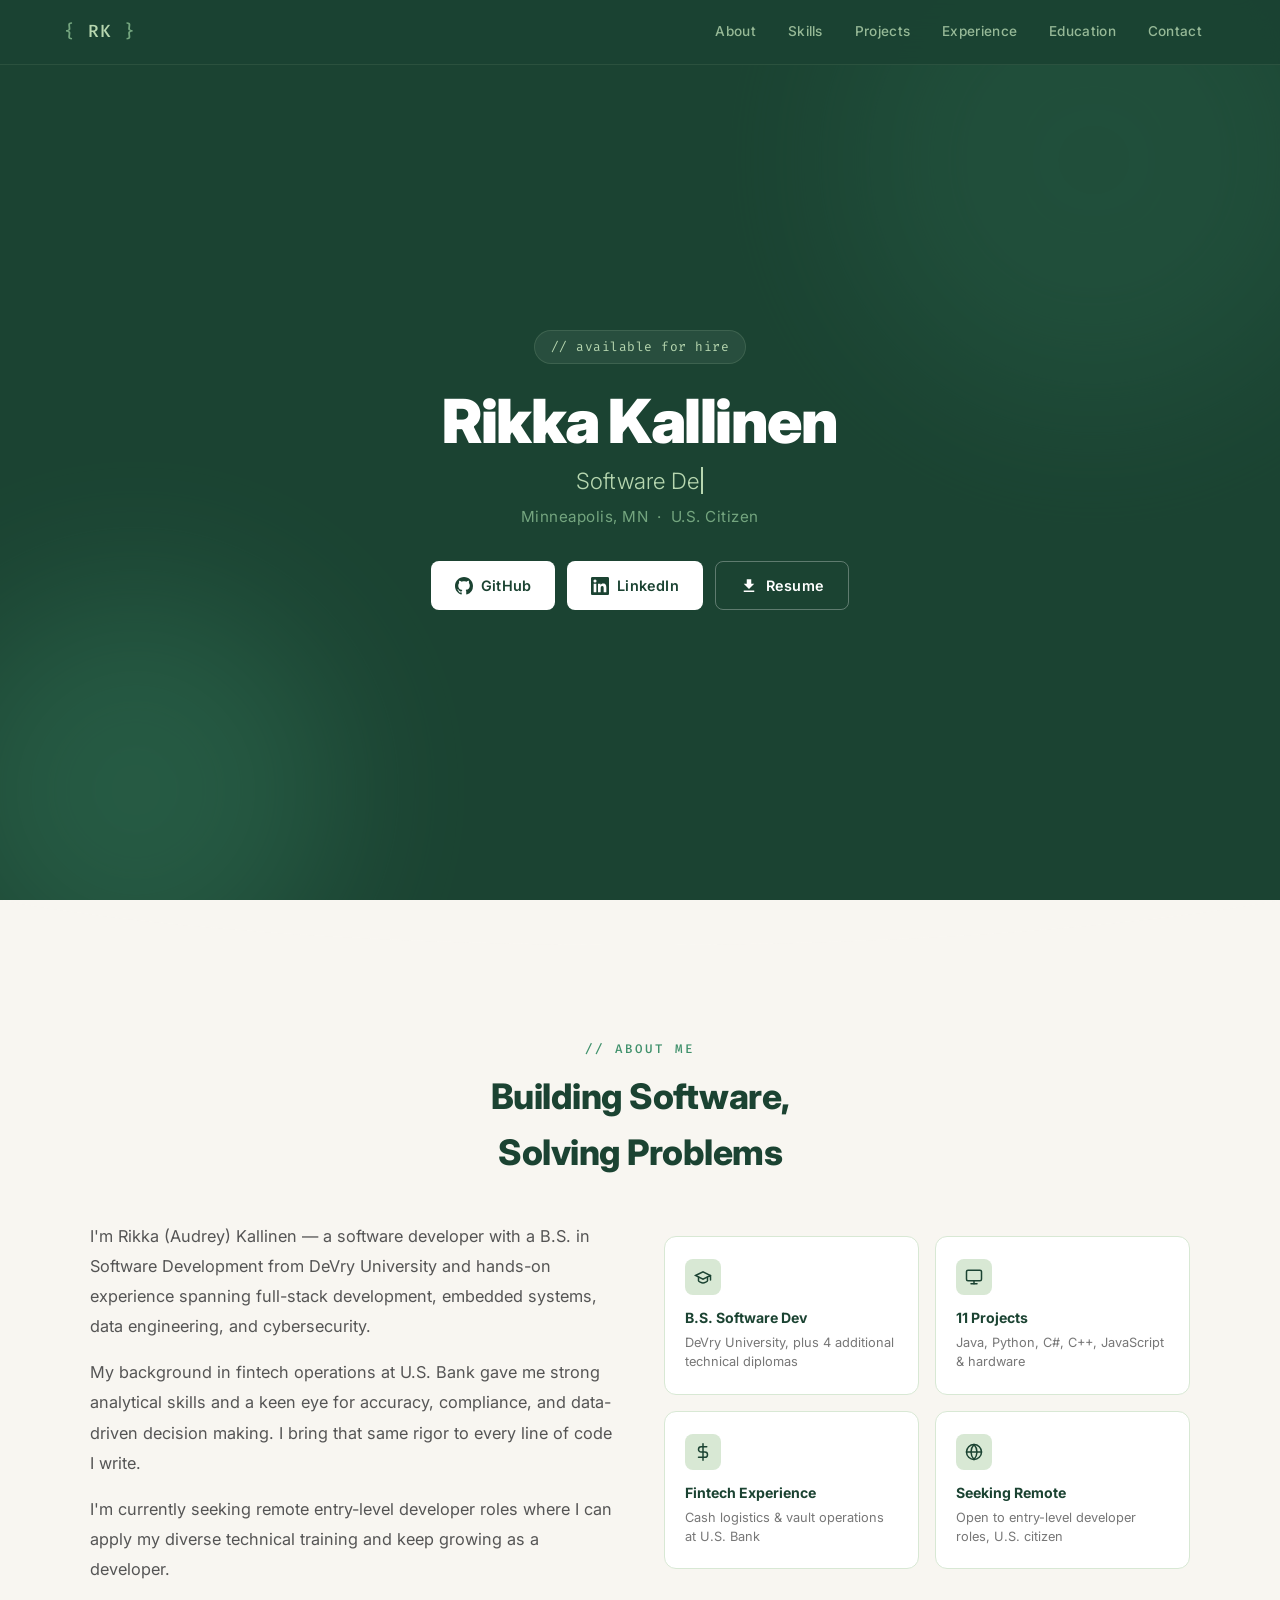
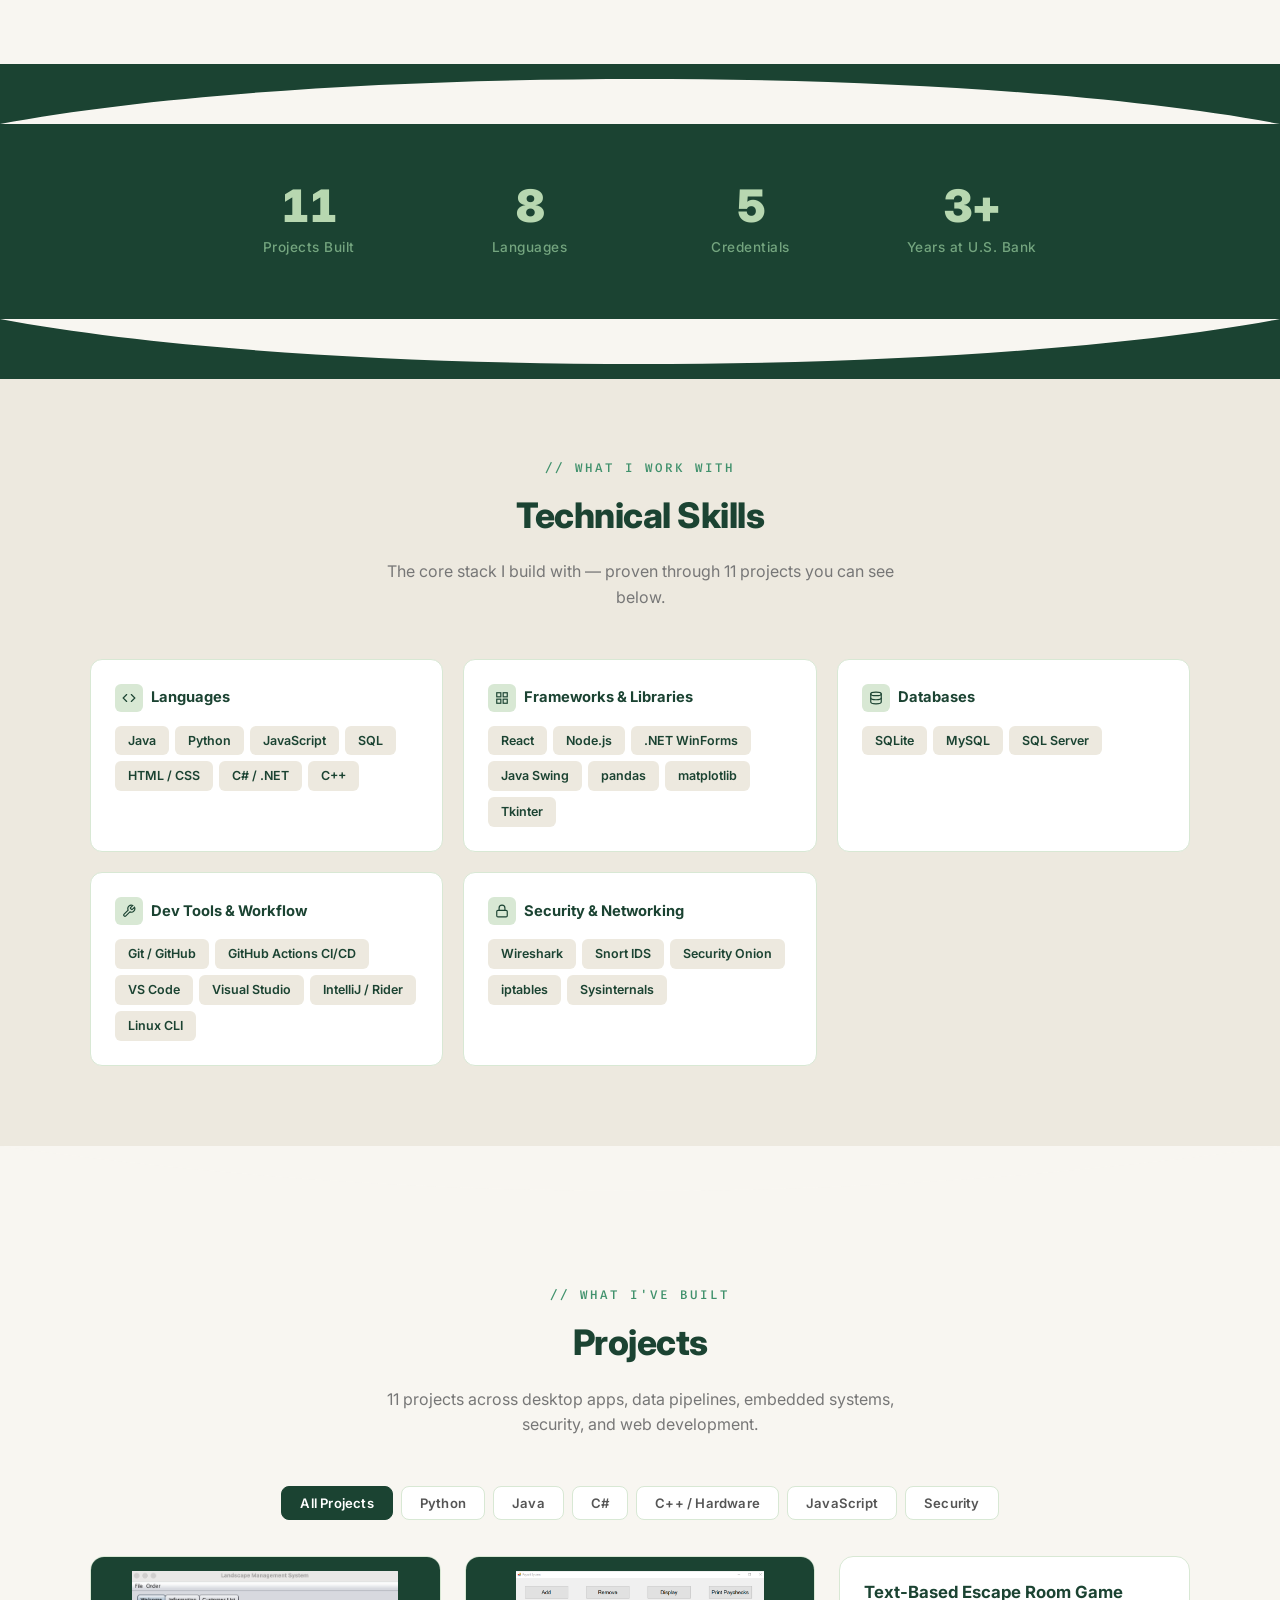
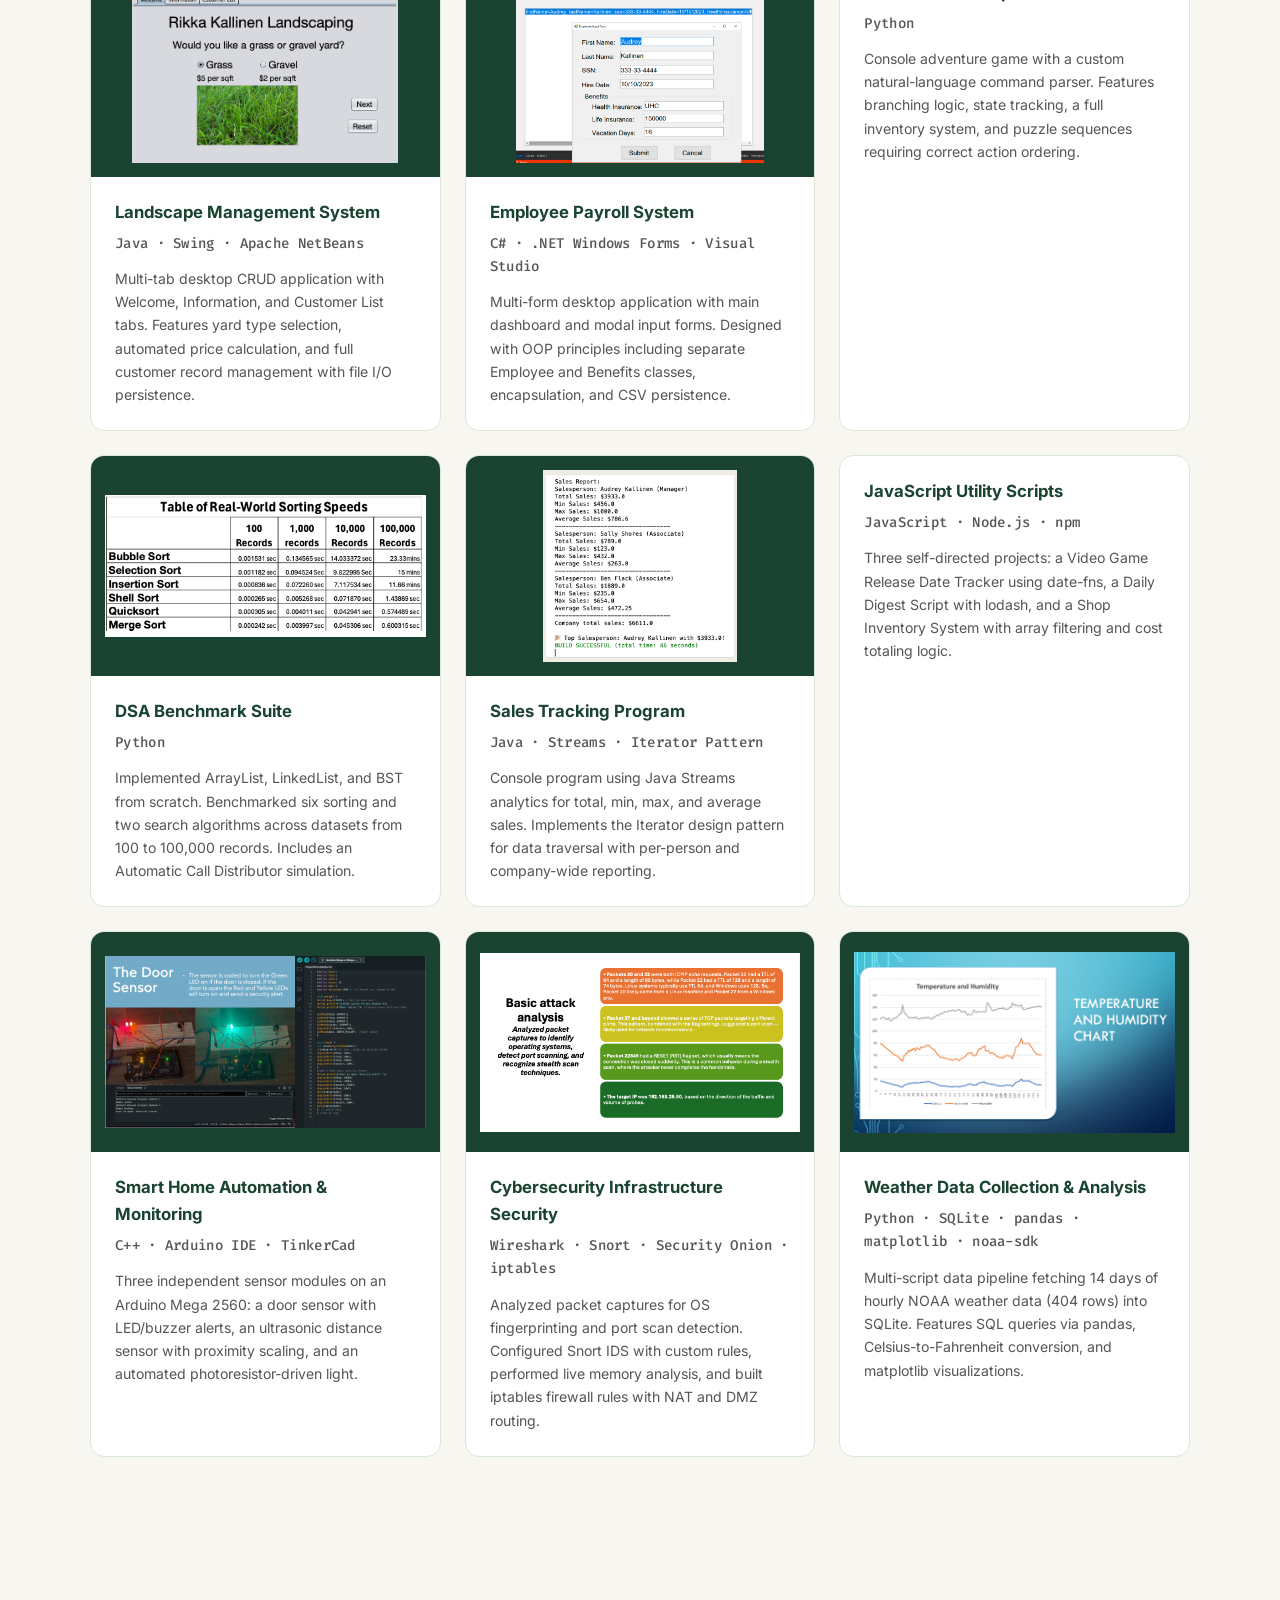
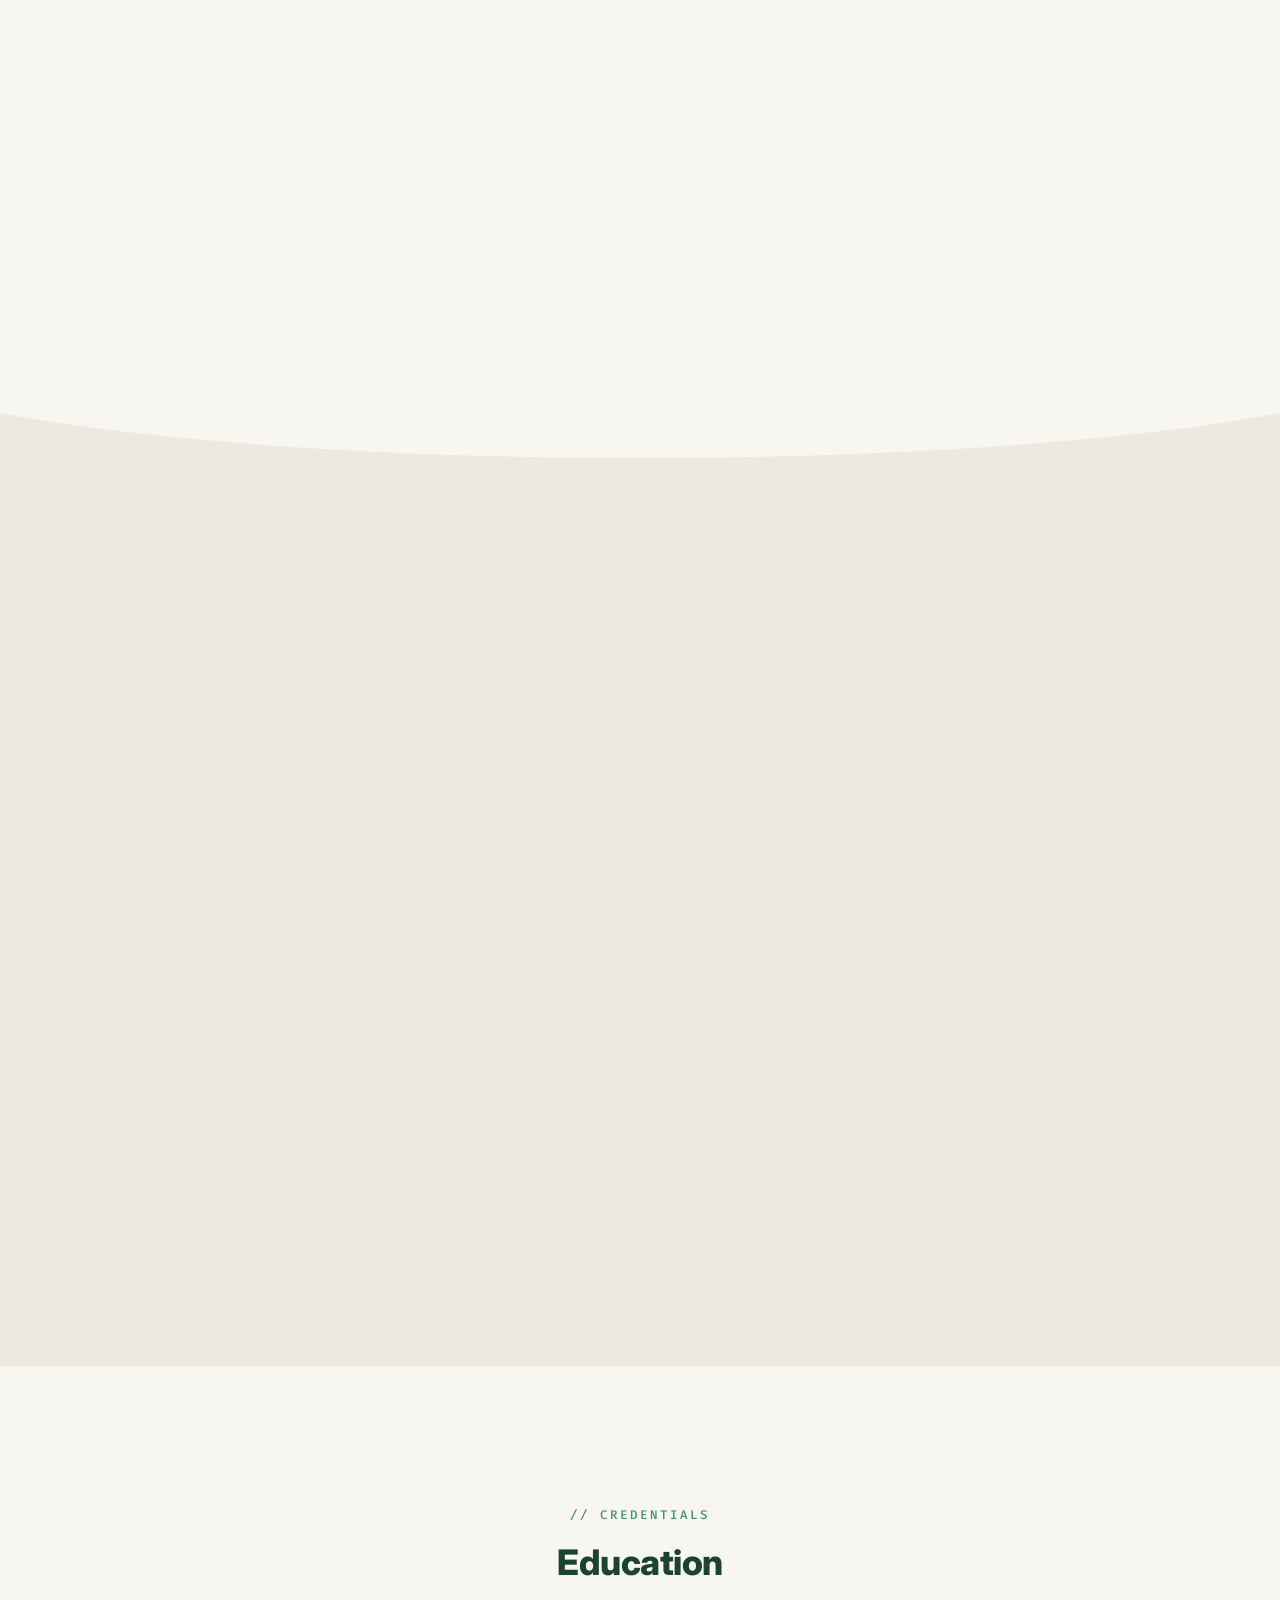
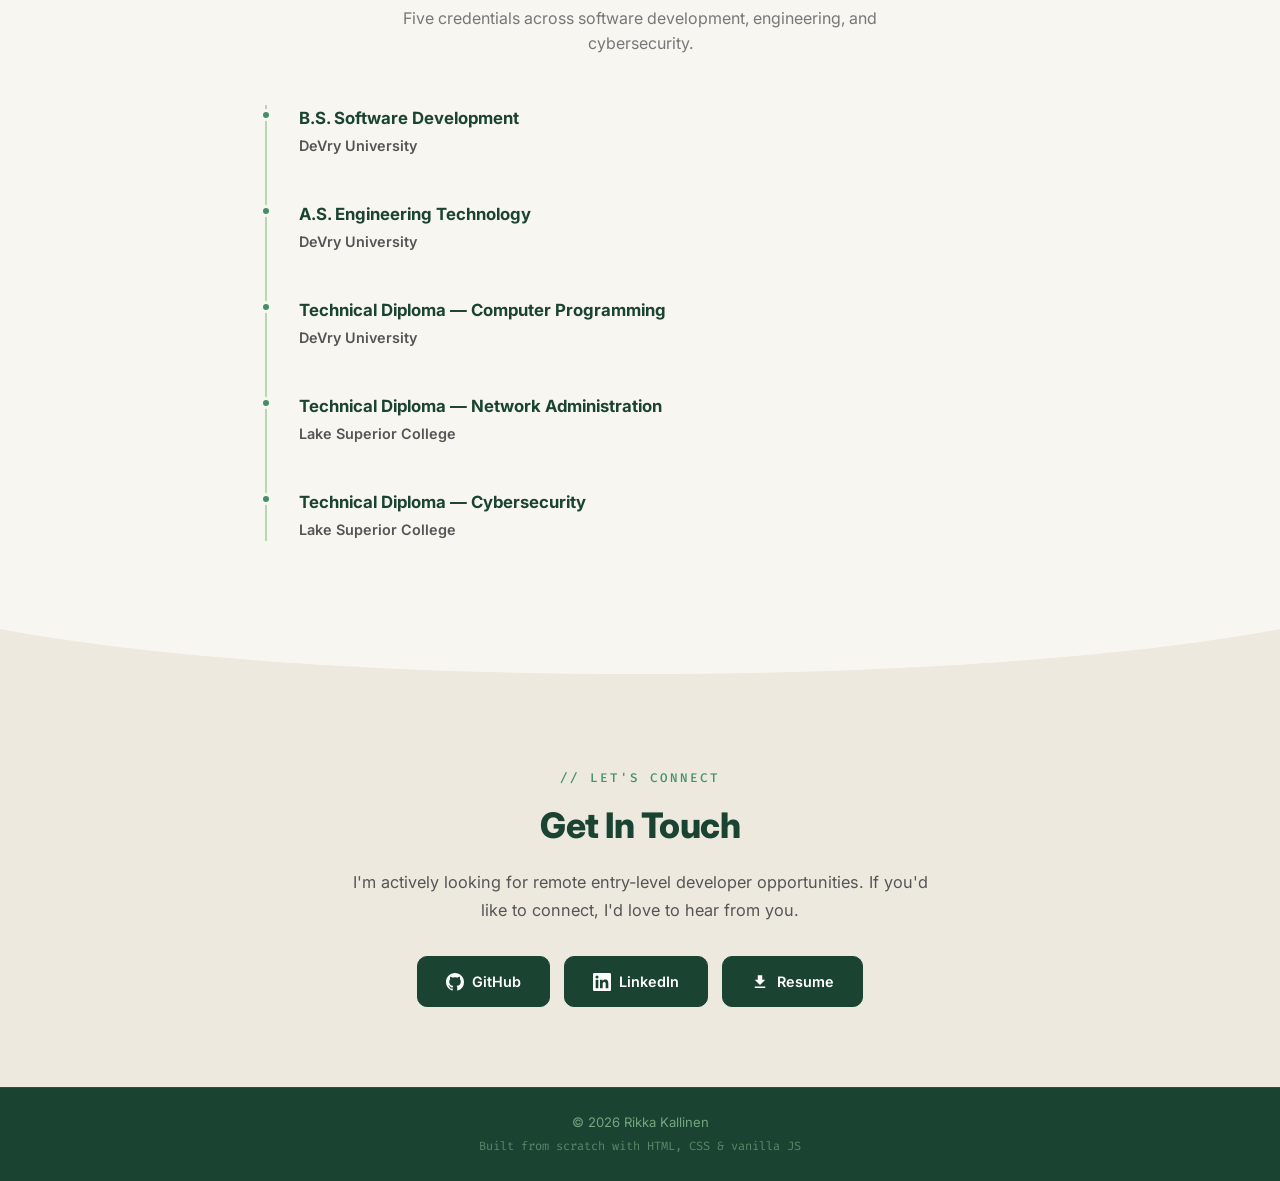
==== index.html @ 5837be5a "Initial portfolio site" ====
<!-- Rikka Kallinen - Developer Portfolio -->
<!DOCTYPE html>
<html lang="en">
<head>
    <meta charset="UTF-8">
    <meta name="viewport" content="width=device-width, initial-scale=1.0">
    <title>Rikka Kallinen | Software Developer</title>

    <link rel="preconnect" href="https://fonts.googleapis.com">
    <link rel="preconnect" href="https://fonts.gstatic.com" crossorigin>
    <link href="https://fonts.googleapis.com/css2?family=Inter:wght@300;400;500;600;700;800;900&family=Fira+Code:wght@400;500&display=swap" rel="stylesheet">

    <link rel="stylesheet" href="styles.css">
</head>
<body>


<!-- nav -->
<nav>
    <div class="nav-inner">
        <span class="nav-logo"><span class="bracket">{</span> RK <span class="bracket">}</span></span>

        <div class="nav-links" id="navLinks">
            <a href="#about">About</a>
            <a href="#skills">Skills</a>
            <a href="#projects">Projects</a>
            <a href="#experience">Experience</a>
            <a href="#education">Education</a>
            <a href="#contact">Contact</a>
        </div>

        <div class="hamburger" id="hamburger" aria-label="Toggle navigation" role="button" tabindex="0">
            <span></span>
            <span></span>
            <span></span>
        </div>
    </div>
</nav>


<!-- hero -->
<section class="hero" id="hero">
    <div class="hero-content">
        <div class="hero-terminal">// available for hire</div>
        <h1>Rikka Kallinen</h1>
        <p class="subtitle" id="typingText"></p>
        <p class="location">Minneapolis, MN &nbsp;&middot;&nbsp; U.S. Citizen</p>

        <div class="hero-links">
            <a href="https://github.com/RikkaKallinen" target="_blank" rel="noopener" class="btn btn-primary">
                <svg class="icon" viewBox="0 0 24 24"><path d="M12 0C5.37 0 0 5.37 0 12c0 5.31 3.435 9.795 8.205 11.385.6.105.825-.255.825-.57 0-.285-.015-1.23-.015-2.235-3.015.555-3.795-.735-4.035-1.41-.135-.345-.72-1.41-1.23-1.695-.42-.225-1.02-.78-.015-.795.945-.015 1.62.87 1.845 1.23 1.08 1.815 2.805 1.305 3.495.99.105-.78.42-1.305.765-1.605-2.67-.3-5.46-1.335-5.46-5.925 0-1.305.465-2.385 1.23-3.225-.12-.3-.54-1.53.12-3.18 0 0 1.005-.315 3.3 1.23.96-.27 1.98-.405 3-.405s2.04.135 3 .405c2.295-1.56 3.3-1.23 3.3-1.23.66 1.65.24 2.88.12 3.18.765.84 1.23 1.905 1.23 3.225 0 4.605-2.805 5.625-5.475 5.925.435.375.81 1.095.81 2.22 0 1.605-.015 2.895-.015 3.3 0 .315.225.69.825.57A12.02 12.02 0 0024 12c0-6.63-5.37-12-12-12z"/></svg>
                GitHub
            </a>
            <a href="https://www.linkedin.com/in/audreyrkallinen2117/" target="_blank" rel="noopener" class="btn btn-primary">
                <svg class="icon" viewBox="0 0 24 24"><path d="M20.447 20.452h-3.554v-5.569c0-1.328-.027-3.037-1.852-3.037-1.853 0-2.136 1.445-2.136 2.939v5.667H9.351V9h3.414v1.561h.046c.477-.9 1.637-1.85 3.37-1.85 3.601 0 4.267 2.37 4.267 5.455v6.286zM5.337 7.433a2.062 2.062 0 01-2.063-2.065 2.064 2.064 0 112.063 2.065zm1.782 13.019H3.555V9h3.564v11.452zM22.225 0H1.771C.792 0 0 .774 0 1.729v20.542C0 23.227.792 24 1.771 24h20.451C23.2 24 24 23.227 24 22.271V1.729C24 .774 23.2 0 22.222 0h.003z"/></svg>
                LinkedIn
            </a>
            <a href="Rikka_Kallinen_Master_Resume.docx" download class="btn btn-outline">
                <svg class="icon" viewBox="0 0 24 24"><path d="M19 9h-4V3H9v6H5l7 7 7-7zM5 18v2h14v-2H5z" fill="currentColor"/></svg>
                Resume
            </a>
        </div>
    </div>
</section>

<!-- Wave: Hero -> About -->
<div class="wave-divider">
    <svg viewBox="0 0 1440 60" preserveAspectRatio="none">
        <path fill="#f8f6f1" d="M0,0 C360,60 1080,60 1440,0 L1440,60 L0,60 Z"/>
    </svg>
</div>


<!-- about -->
<section id="about" class="bg-cream">
    <div class="section-inner">
        <span class="section-label reveal">// about me</span>
        <h2 class="section-title reveal">Building Software,<br>Solving Problems</h2>

        <div class="about-grid" style="margin-top: 40px;">

            <div class="about-text reveal">
                <p>I'm Rikka (Audrey) Kallinen &mdash; a software developer with a B.S. in Software Development from DeVry University and hands-on experience spanning full-stack development, embedded systems, data engineering, and cybersecurity.</p>
                <p>My background in fintech operations at U.S. Bank gave me strong analytical skills and a keen eye for accuracy, compliance, and data-driven decision making. I bring that same rigor to every line of code I write.</p>
                <p>I'm currently seeking remote entry-level developer roles where I can apply my diverse technical training and keep growing as a developer.</p>
            </div>

            <div class="about-highlights reveal">
                <div class="about-card">
                    <div class="about-card-icon">
                        <svg width="18" height="18" viewBox="0 0 24 24" fill="none" stroke="currentColor" stroke-width="2" stroke-linecap="round"><path d="M22 10v6M2 10l10-5 10 5-10 5z"/><path d="M6 12v5c0 1 4 3 6 3s6-2 6-3v-5"/></svg>
                    </div>
                    <h4>B.S. Software Dev</h4>
                    <p>DeVry University, plus 4 additional technical diplomas</p>
                </div>
                <div class="about-card">
                    <div class="about-card-icon">
                        <svg width="18" height="18" viewBox="0 0 24 24" fill="none" stroke="currentColor" stroke-width="2" stroke-linecap="round"><rect x="2" y="3" width="20" height="14" rx="2"/><line x1="8" y1="21" x2="16" y2="21"/><line x1="12" y1="17" x2="12" y2="21"/></svg>
                    </div>
                    <h4>11 Projects</h4>
                    <p>Java, Python, C#, C++, JavaScript & hardware</p>
                </div>
                <div class="about-card">
                    <div class="about-card-icon">
                        <svg width="18" height="18" viewBox="0 0 24 24" fill="none" stroke="currentColor" stroke-width="2" stroke-linecap="round"><path d="M12 1v22M17 5H9.5a3.5 3.5 0 100 7h5a3.5 3.5 0 110 7H6"/></svg>
                    </div>
                    <h4>Fintech Experience</h4>
                    <p>Cash logistics & vault operations at U.S. Bank</p>
                </div>
                <div class="about-card">
                    <div class="about-card-icon">
                        <svg width="18" height="18" viewBox="0 0 24 24" fill="none" stroke="currentColor" stroke-width="2" stroke-linecap="round"><circle cx="12" cy="12" r="10"/><line x1="2" y1="12" x2="22" y2="12"/><path d="M12 2a15.3 15.3 0 014 10 15.3 15.3 0 01-4 10 15.3 15.3 0 01-4-10 15.3 15.3 0 014-10z"/></svg>
                    </div>
                    <h4>Seeking Remote</h4>
                    <p>Open to entry-level developer roles, U.S. citizen</p>
                </div>
            </div>

        </div>
    </div>
</section>

<!-- Wave: About -> Stats -->
<div class="wave-divider">
    <svg viewBox="0 0 1440 60" preserveAspectRatio="none">
        <path fill="#1b4332" d="M0,60 C360,0 1080,0 1440,60 L1440,0 L0,0 Z"/>
    </svg>
</div>


<!-- stats -->
<section class="bg-green" style="padding: 0;">
    <div class="stats-bar">
        <div class="stat-item reveal-scale">
            <div class="stat-number" data-target="11">0</div>
            <div class="stat-label">Projects Built</div>
        </div>
        <div class="stat-item reveal-scale">
            <div class="stat-number" data-target="8">0</div>
            <div class="stat-label">Languages</div>
        </div>
        <div class="stat-item reveal-scale">
            <div class="stat-number" data-target="5">0</div>
            <div class="stat-label">Credentials</div>
        </div>
        <div class="stat-item reveal-scale">
            <div class="stat-number" data-target="3" data-suffix="+">0</div>
            <div class="stat-label">Years at U.S. Bank</div>
        </div>
    </div>
</section>

<!-- Wave: Stats -> Skills -->
<div class="wave-divider flip">
    <svg viewBox="0 0 1440 60" preserveAspectRatio="none">
        <path fill="#1b4332" d="M0,60 C360,0 1080,0 1440,60 L1440,0 L0,0 Z"/>
    </svg>
</div>


<!-- skills -->
<section class="bg-cream-dark" id="skills">
    <div class="section-inner">
        <span class="section-label reveal">// what I work with</span>
        <h2 class="section-title reveal">Technical Skills</h2>
        <p class="section-subtitle reveal">The core stack I build with &mdash; proven through 11 projects you can see below.</p>

        <div class="skills-grid">

            <!-- Languages -->
            <div class="skill-card reveal">
                <h3>
                    <span class="card-icon"><svg width="14" height="14" viewBox="0 0 24 24" fill="none" stroke="var(--green-dark)" stroke-width="2" stroke-linecap="round"><polyline points="16 18 22 12 16 6"/><polyline points="8 6 2 12 8 18"/></svg></span>
                    Languages
                </h3>
                <div class="skill-tags">
                    <span class="skill-tag">Java</span>
                    <span class="skill-tag">Python</span>
                    <span class="skill-tag">JavaScript</span>
                    <span class="skill-tag">SQL</span>
                    <span class="skill-tag">HTML / CSS</span>
                    <span class="skill-tag">C# / .NET</span>
                    <span class="skill-tag">C++</span>
                </div>
            </div>

            <!-- Frameworks -->
            <div class="skill-card reveal">
                <h3>
                    <span class="card-icon"><svg width="14" height="14" viewBox="0 0 24 24" fill="none" stroke="var(--green-dark)" stroke-width="2" stroke-linecap="round"><rect x="3" y="3" width="7" height="7"/><rect x="14" y="3" width="7" height="7"/><rect x="14" y="14" width="7" height="7"/><rect x="3" y="14" width="7" height="7"/></svg></span>
                    Frameworks & Libraries
                </h3>
                <div class="skill-tags">
                    <span class="skill-tag">React</span>
                    <span class="skill-tag">Node.js</span>
                    <span class="skill-tag">.NET WinForms</span>
                    <span class="skill-tag">Java Swing</span>
                    <span class="skill-tag">pandas</span>
                    <span class="skill-tag">matplotlib</span>
                    <span class="skill-tag">Tkinter</span>
                </div>
            </div>

            <!-- Databases -->
            <div class="skill-card reveal">
                <h3>
                    <span class="card-icon"><svg width="14" height="14" viewBox="0 0 24 24" fill="none" stroke="var(--green-dark)" stroke-width="2" stroke-linecap="round"><ellipse cx="12" cy="5" rx="9" ry="3"/><path d="M21 12c0 1.66-4 3-9 3s-9-1.34-9-3"/><path d="M3 5v14c0 1.66 4 3 9 3s9-1.34 9-3V5"/></svg></span>
                    Databases
                </h3>
                <div class="skill-tags">
                    <span class="skill-tag">SQLite</span>
                    <span class="skill-tag">MySQL</span>
                    <span class="skill-tag">SQL Server</span>
                </div>
            </div>

            <!-- Dev Tools -->
            <div class="skill-card reveal">
                <h3>
                    <span class="card-icon"><svg width="14" height="14" viewBox="0 0 24 24" fill="none" stroke="var(--green-dark)" stroke-width="2" stroke-linecap="round"><path d="M14.7 6.3a1 1 0 000 1.4l1.6 1.6a1 1 0 001.4 0l3.77-3.77a6 6 0 01-7.94 7.94l-6.91 6.91a2.12 2.12 0 01-3-3l6.91-6.91a6 6 0 017.94-7.94l-3.76 3.76z"/></svg></span>
                    Dev Tools & Workflow
                </h3>
                <div class="skill-tags">
                    <span class="skill-tag">Git / GitHub</span>
                    <span class="skill-tag">GitHub Actions CI/CD</span>
                    <span class="skill-tag">VS Code</span>
                    <span class="skill-tag">Visual Studio</span>
                    <span class="skill-tag">IntelliJ / Rider</span>
                    <span class="skill-tag">Linux CLI</span>
                </div>
            </div>

            <!-- Security -->
            <div class="skill-card reveal">
                <h3>
                    <span class="card-icon"><svg width="14" height="14" viewBox="0 0 24 24" fill="none" stroke="var(--green-dark)" stroke-width="2" stroke-linecap="round"><rect x="3" y="11" width="18" height="11" rx="2" ry="2"/><path d="M7 11V7a5 5 0 0110 0v4"/></svg></span>
                    Security & Networking
                </h3>
                <div class="skill-tags">
                    <span class="skill-tag">Wireshark</span>
                    <span class="skill-tag">Snort IDS</span>
                    <span class="skill-tag">Security Onion</span>
                    <span class="skill-tag">iptables</span>
                    <span class="skill-tag">Sysinternals</span>
                </div>
            </div>

        </div>
    </div>
</section>

<!-- Wave: Skills -> Projects -->
<div class="wave-divider">
    <svg viewBox="0 0 1440 60" preserveAspectRatio="none">
        <path fill="#f8f6f1" d="M0,0 C480,60 960,60 1440,0 L1440,60 L0,60 Z"/>
    </svg>
</div>


<!-- projects -->
<section id="projects" class="bg-cream">
    <div class="section-inner">
        <span class="section-label reveal">// what I've built</span>
        <h2 class="section-title reveal">Projects</h2>
        <p class="section-subtitle reveal">11 projects across desktop apps, data pipelines, embedded systems, security, and web development.</p>

        <div class="filter-bar reveal">
            <button class="filter-btn active" data-filter="all">All Projects</button>
            <button class="filter-btn" data-filter="python">Python</button>
            <button class="filter-btn" data-filter="java">Java</button>
            <button class="filter-btn" data-filter="csharp">C#</button>
            <button class="filter-btn" data-filter="cpp">C++ / Hardware</button>
            <button class="filter-btn" data-filter="js">JavaScript</button>
            <button class="filter-btn" data-filter="security">Security</button>
        </div>

        <div class="projects-grid">

            <!-- Landscape Management System -->
            <div class="project-card reveal" data-tags="java">
                <div class="project-img-wrapper" onclick="openLightbox(this)">
                    <img src="images/landscape-app/WelcomeTab.png" alt="Landscape Management System screenshot" class="project-img">
                    <span class="project-expand-hint">Click to expand</span>
                </div>
                <div class="project-body">
                    <h3>Landscape Management System</h3>
                    <p class="project-tech">Java &middot; Swing &middot; Apache NetBeans</p>
                    <p>Multi-tab desktop CRUD application with Welcome, Information, and Customer List tabs. Features yard type selection, automated price calculation, and full customer record management with file I/O persistence.</p>
                </div>
            </div>

            <!-- Employee Payroll System -->
            <div class="project-card reveal" data-tags="csharp">
                <div class="project-img-wrapper" onclick="openLightbox(this)">
                    <img src="images/payroll-app/Payroll-system.png" alt="Employee Payroll System screenshot" class="project-img">
                    <span class="project-expand-hint">Click to expand</span>
                </div>
                <div class="project-body">
                    <h3>Employee Payroll System</h3>
                    <p class="project-tech">C# &middot; .NET Windows Forms &middot; Visual Studio</p>
                    <p>Multi-form desktop application with main dashboard and modal input forms. Designed with OOP principles including separate Employee and Benefits classes, encapsulation, and CSV persistence.</p>
                </div>
            </div>

            <!-- Escape Room -->
            <div class="project-card reveal" data-tags="python">
                <div class="project-body">
                    <h3>Text-Based Escape Room Game</h3>
                    <p class="project-tech">Python</p>
                    <p>Console adventure game with a custom natural-language command parser. Features branching logic, state tracking, a full inventory system, and puzzle sequences requiring correct action ordering.</p>
                </div>
            </div>

            <!-- DSA Benchmark Suite -->
            <div class="project-card reveal" data-tags="python">
                <div class="project-img-wrapper" onclick="openLightbox(this)">
                    <img src="images/dsa-benchmark/sorting-speeds.png" alt="DSA Benchmark sorting speeds chart" class="project-img">
                    <span class="project-expand-hint">Click to expand</span>
                </div>
                <div class="project-body">
                    <h3>DSA Benchmark Suite</h3>
                    <p class="project-tech">Python</p>
                    <p>Implemented ArrayList, LinkedList, and BST from scratch. Benchmarked six sorting and two search algorithms across datasets from 100 to 100,000 records. Includes an Automatic Call Distributor simulation.</p>
                </div>
            </div>

            <!-- Sales Tracking Program -->
            <div class="project-card reveal" data-tags="java">
                <div class="project-img-wrapper" onclick="openLightbox(this)">
                    <img src="images/sales-tracker/sales-tracking-program.png" alt="Sales Tracking Program screenshot" class="project-img">
                    <span class="project-expand-hint">Click to expand</span>
                </div>
                <div class="project-body">
                    <h3>Sales Tracking Program</h3>
                    <p class="project-tech">Java &middot; Streams &middot; Iterator Pattern</p>
                    <p>Console program using Java Streams analytics for total, min, max, and average sales. Implements the Iterator design pattern for data traversal with per-person and company-wide reporting.</p>
                </div>
            </div>

            <!-- JavaScript Utility Scripts -->
            <div class="project-card reveal" data-tags="js">
                <div class="project-body">
                    <h3>JavaScript Utility Scripts</h3>
                    <p class="project-tech">JavaScript &middot; Node.js &middot; npm</p>
                    <p>Three self-directed projects: a Video Game Release Date Tracker using date-fns, a Daily Digest Script with lodash, and a Shop Inventory System with array filtering and cost totaling logic.</p>
                </div>
            </div>

            <!-- Smart Home Automation -->
            <div class="project-card reveal" data-tags="cpp">
                <div class="project-img-wrapper" onclick="openLightbox(this)">
                    <img src="images/arduino/smart-home-sensor.png" alt="Smart Home Automation sensor setup" class="project-img">
                    <span class="project-expand-hint">Click to expand</span>
                </div>
                <div class="project-body">
                    <h3>Smart Home Automation & Monitoring</h3>
                    <p class="project-tech">C++ &middot; Arduino IDE &middot; TinkerCad</p>
                    <p>Three independent sensor modules on an Arduino Mega 2560: a door sensor with LED/buzzer alerts, an ultrasonic distance sensor with proximity scaling, and an automated photoresistor-driven light.</p>
                </div>
            </div>

            <!-- Cybersecurity -->
            <div class="project-card reveal" data-tags="security">
                <div class="project-img-wrapper" onclick="openLightbox(this)">
                    <img src="images/cybersecurity/attack-analysis.png" alt="Cybersecurity attack analysis" class="project-img">
                    <span class="project-expand-hint">Click to expand</span>
                </div>
                <div class="project-body">
                    <h3>Cybersecurity Infrastructure Security</h3>
                    <p class="project-tech">Wireshark &middot; Snort &middot; Security Onion &middot; iptables</p>
                    <p>Analyzed packet captures for OS fingerprinting and port scan detection. Configured Snort IDS with custom rules, performed live memory analysis, and built iptables firewall rules with NAT and DMZ routing.</p>
                </div>
            </div>

            <!-- Weather Data -->
            <div class="project-card reveal" data-tags="python">
                <div class="project-img-wrapper" onclick="openLightbox(this)">
                    <img src="images/weather/temp-humidity-chart.png" alt="Weather data temperature and humidity chart" class="project-img">
                    <span class="project-expand-hint">Click to expand</span>
                </div>
                <div class="project-body">
                    <h3>Weather Data Collection & Analysis</h3>
                    <p class="project-tech">Python &middot; SQLite &middot; pandas &middot; matplotlib &middot; noaa-sdk</p>
                    <p>Multi-script data pipeline fetching 14 days of hourly NOAA weather data (404 rows) into SQLite. Features SQL queries via pandas, Celsius-to-Fahrenheit conversion, and matplotlib visualizations.</p>
                </div>
            </div>

            <!-- Traffic Light Controller -->
            <div class="project-card reveal" data-tags="cpp">
                <div class="project-img-wrapper" onclick="openLightbox(this)">
                    <img src="images/traffic-light/traffic-light-board.png" alt="Traffic light controller board" class="project-img">
                    <span class="project-expand-hint">Click to expand</span>
                </div>
                <div class="project-body">
                    <h3>Traffic Light Controller System</h3>
                    <p class="project-tech">C++ &middot; Arduino IDE &middot; ESP32</p>
                    <p>Dual-intersection traffic controller on ESP32 with coordinated timing. Features a crosswalk push button with interrupt detection, timed countdown, and Walk/Do Not Walk serial output.</p>
                </div>
            </div>

            <!-- Stock Menu & Portfolio Tracker -->
            <div class="project-card reveal" data-tags="python">
                <div class="project-img-wrapper" onclick="openLightbox(this)">
                    <img src="images/stock-menu/stock-menu.png" alt="Stock Menu & Portfolio Tracker" class="project-img">
                    <span class="project-expand-hint">Click to expand</span>
                </div>
                <div class="project-body">
                    <h3>Stock Menu & Portfolio Tracker</h3>
                    <p class="project-tech">Python &middot; OOP &middot; Tkinter</p>
                    <p>Multi-level menu-driven stock data program using interconnected classes with encapsulation, inheritance, and composition. Refactored from console to a Tkinter GUI for non-technical users.</p>
                </div>
            </div>

        </div>
    </div>
</section>

<!-- Wave: Projects -> Experience -->
<div class="wave-divider">
    <svg viewBox="0 0 1440 60" preserveAspectRatio="none">
        <path fill="#ede9df" d="M0,0 C360,60 1080,60 1440,0 L1440,60 L0,60 Z"/>
    </svg>
</div>


<!-- experience -->
<section class="bg-cream-dark" id="experience">
    <div class="section-inner">
        <span class="section-label reveal">// where I've worked</span>
        <h2 class="section-title reveal">Work Experience</h2>
        <p class="section-subtitle reveal">From vault operations to data analysis &mdash; always building on precision and problem-solving.</p>

        <div class="timeline">
            <div class="timeline-item reveal-left">
                <h3>Cash Logistics Analyst</h3>
                <p class="timeline-meta">U.S. Bank &middot; St. Paul, MN &middot; Dec 2025 &ndash; Present</p>
                <ul>
                    <li>Analyze cash logistics data to support operational decision-making across vault and teller network</li>
                </ul>
            </div>

            <div class="timeline-item reveal-left">
                <h3>Cash Vault Operations Processor</h3>
                <p class="timeline-meta">U.S. Bank &middot; St. Paul, MN &middot; Jun 2024 &ndash; Dec 2025</p>
                <ul>
                    <li>Processed high-volume cash vault transactions with accuracy and compliance in a regulated fintech environment</li>
                    <li>Utilized internal banking systems and Microsoft Excel for reporting, reconciliation, and data tracking</li>
                </ul>
            </div>

            <div class="timeline-item reveal-left">
                <h3>Vault Teller</h3>
                <p class="timeline-meta">U.S. Bancorp &middot; Duluth, MN &middot; Oct 2022 &ndash; May 2024</p>
                <ul>
                    <li>Managed vault operations, cash handling, and transaction processing with strict accuracy standards</li>
                </ul>
            </div>

            <div class="timeline-item reveal-left">
                <h3>Client Relationship Consultant / Earlier Roles</h3>
                <p class="timeline-meta">Various Employers &middot; MN, WI, WA &middot; 2016 &ndash; 2022</p>
                <ul>
                    <li>Held roles in retail banking, retail management, direct support, and wireless sales</li>
                    <li>Developed strong client communication, operations, and team leadership skills</li>
                </ul>
            </div>
        </div>
    </div>
</section>

<!-- Wave: Experience -> Education -->
<div class="wave-divider">
    <svg viewBox="0 0 1440 60" preserveAspectRatio="none">
        <path fill="#f8f6f1" d="M0,0 C480,60 960,60 1440,0 L1440,60 L0,60 Z"/>
    </svg>
</div>


<!-- education -->
<section id="education" class="bg-cream">
    <div class="section-inner">
        <span class="section-label reveal">// credentials</span>
        <h2 class="section-title reveal">Education</h2>
        <p class="section-subtitle reveal">Five credentials across software development, engineering, and cybersecurity.</p>

        <div class="timeline">
            <div class="timeline-item reveal-left">
                <h3>B.S. Software Development</h3>
                <p class="timeline-meta">DeVry University</p>
            </div>
            <div class="timeline-item reveal-left">
                <h3>A.S. Engineering Technology</h3>
                <p class="timeline-meta">DeVry University</p>
            </div>
            <div class="timeline-item reveal-left">
                <h3>Technical Diploma &mdash; Computer Programming</h3>
                <p class="timeline-meta">DeVry University</p>
            </div>
            <div class="timeline-item reveal-left">
                <h3>Technical Diploma &mdash; Network Administration</h3>
                <p class="timeline-meta">Lake Superior College</p>
            </div>
            <div class="timeline-item reveal-left">
                <h3>Technical Diploma &mdash; Cybersecurity</h3>
                <p class="timeline-meta">Lake Superior College</p>
            </div>
        </div>
    </div>
</section>

<!-- Wave: Education -> Contact -->
<div class="wave-divider">
    <svg viewBox="0 0 1440 60" preserveAspectRatio="none">
        <path fill="#ede9df" d="M0,0 C360,60 1080,60 1440,0 L1440,60 L0,60 Z"/>
    </svg>
</div>


<!-- contact -->
<section class="bg-cream-dark" id="contact">
    <div class="section-inner">
        <span class="section-label reveal">// let's connect</span>
        <h2 class="section-title reveal">Get In Touch</h2>
        <div class="contact-content reveal">
            <p>I'm actively looking for remote entry-level developer opportunities. If you'd like to connect, I'd love to hear from you.</p>
            <div class="contact-links">
                <a href="https://github.com/RikkaKallinen" target="_blank" rel="noopener">
                    <svg class="icon" viewBox="0 0 24 24"><path d="M12 0C5.37 0 0 5.37 0 12c0 5.31 3.435 9.795 8.205 11.385.6.105.825-.255.825-.57 0-.285-.015-1.23-.015-2.235-3.015.555-3.795-.735-4.035-1.41-.135-.345-.72-1.41-1.23-1.695-.42-.225-1.02-.78-.015-.795.945-.015 1.62.87 1.845 1.23 1.08 1.815 2.805 1.305 3.495.99.105-.78.42-1.305.765-1.605-2.67-.3-5.46-1.335-5.46-5.925 0-1.305.465-2.385 1.23-3.225-.12-.3-.54-1.53.12-3.18 0 0 1.005-.315 3.3 1.23.96-.27 1.98-.405 3-.405s2.04.135 3 .405c2.295-1.56 3.3-1.23 3.3-1.23.66 1.65.24 2.88.12 3.18.765.84 1.23 1.905 1.23 3.225 0 4.605-2.805 5.625-5.475 5.925.435.375.81 1.095.81 2.22 0 1.605-.015 2.895-.015 3.3 0 .315.225.69.825.57A12.02 12.02 0 0024 12c0-6.63-5.37-12-12-12z"/></svg>
                    GitHub
                </a>
                <a href="https://www.linkedin.com/in/audreyrkallinen2117/" target="_blank" rel="noopener">
                    <svg class="icon" viewBox="0 0 24 24"><path d="M20.447 20.452h-3.554v-5.569c0-1.328-.027-3.037-1.852-3.037-1.853 0-2.136 1.445-2.136 2.939v5.667H9.351V9h3.414v1.561h.046c.477-.9 1.637-1.85 3.37-1.85 3.601 0 4.267 2.37 4.267 5.455v6.286zM5.337 7.433a2.062 2.062 0 01-2.063-2.065 2.064 2.064 0 112.063 2.065zm1.782 13.019H3.555V9h3.564v11.452zM22.225 0H1.771C.792 0 0 .774 0 1.729v20.542C0 23.227.792 24 1.771 24h20.451C23.2 24 24 23.227 24 22.271V1.729C24 .774 23.2 0 22.222 0h.003z"/></svg>
                    LinkedIn
                </a>
                <a href="Rikka_Kallinen_Master_Resume.docx" download>
                    <svg class="icon" viewBox="0 0 24 24"><path d="M19 9h-4V3H9v6H5l7 7 7-7zM5 18v2h14v-2H5z" fill="currentColor"/></svg>
                    Resume
                </a>
            </div>
        </div>
    </div>
</section>


<!-- footer -->
<footer>
    <p>&copy; 2026 Rikka Kallinen</p>
    <p class="footer-code">Built from scratch with HTML, CSS & vanilla JS</p>
</footer>


<div class="lightbox" id="lightbox">
    <button class="lightbox-close" aria-label="Close">&times;</button>
    <img id="lightboxImg" src="" alt="Project screenshot expanded">
</div>

<button class="back-to-top" id="backToTop" aria-label="Back to top" onclick="window.scrollTo({top:0})">
    <svg width="18" height="18" viewBox="0 0 24 24" fill="none" stroke="currentColor" stroke-width="2.5" stroke-linecap="round"><polyline points="18 15 12 9 6 15"/></svg>
</button>


<script src="script.js"></script>

</body>
</html>
---- styles.css ----
/* styles.css - portfolio styles */

/* --- reset --- */
*, *::before, *::after { margin: 0; padding: 0; box-sizing: border-box; }

html {
    scroll-behavior: smooth;
    scroll-padding-top: 70px;
}
body {
    font-family: 'Inter', -apple-system, BlinkMacSystemFont, 'Segoe UI', sans-serif;
    color: #2c2c2c;
    background: #f8f6f1;
    line-height: 1.6;
    overflow-x: hidden;
}
a { text-decoration: none; color: inherit; }
ul { list-style: none; }
img { max-width: 100%; display: block; }


/* --- color palette ---
   keeping these as variables so the whole theme
   can be changed from one spot */
:root {
    --green-dark:   #1b4332;
    --green-deep:   #1e5240;
    --green-mid:    #2d6a4f;
    --green-accent: #40916c;
    --green-sage:   #74a57f;
    --green-light:  #b7d7b0;
    --green-pale:   #d8e8d4;
    --cream:        #f8f6f1;
    --cream-dark:   #ede9df;
    --white:        #ffffff;
    --text:         #2c2c2c;
    --text-light:   #555;
    --text-muted:   #777;
}


/* --- scroll animations ---
   these get triggered by IntersectionObserver in script.js */
.reveal {
    opacity: 0;
    transform: translateY(32px);
    transition: opacity 0.7s cubic-bezier(0.22, 1, 0.36, 1),
                transform 0.7s cubic-bezier(0.22, 1, 0.36, 1);
}
.reveal.visible { opacity: 1; transform: translateY(0); }

.reveal-left {
    opacity: 0;
    transform: translateX(-36px);
    transition: opacity 0.7s cubic-bezier(0.22, 1, 0.36, 1),
                transform 0.7s cubic-bezier(0.22, 1, 0.36, 1);
}
.reveal-left.visible { opacity: 1; transform: translateX(0); }

.reveal-scale {
    opacity: 0;
    transform: scale(0.92);
    transition: opacity 0.6s cubic-bezier(0.22, 1, 0.36, 1),
                transform 0.6s cubic-bezier(0.22, 1, 0.36, 1);
}
.reveal-scale.visible { opacity: 1; transform: scale(1); }


/* --- nav ---
   frosted glass look with backdrop-filter */
nav {
    position: fixed;
    top: 0; left: 0;
    width: 100%;
    background: rgba(27, 67, 50, 0.92);
    backdrop-filter: blur(16px);
    -webkit-backdrop-filter: blur(16px);
    z-index: 1000;
    border-bottom: 1px solid rgba(183, 215, 176, 0.1);
}
.nav-inner {
    max-width: 1200px;
    margin: 0 auto;
    display: flex;
    align-items: center;
    justify-content: space-between;
    padding: 0 24px;
    height: 64px;
}
.nav-logo {
    font-family: 'Fira Code', monospace;
    font-size: 1.1rem;
    font-weight: 500;
    color: var(--green-light);
    letter-spacing: 1px;
}
.nav-logo .bracket { color: var(--green-sage); }

.nav-links { display: flex; gap: 4px; }
.nav-links a {
    color: rgba(183, 215, 176, 0.8);
    padding: 8px 14px;
    border-radius: 6px;
    font-size: 0.85rem;
    font-weight: 500;
    transition: all 0.2s;
    letter-spacing: 0.3px;
}
.nav-links a:hover,
.nav-links a.active {
    background: rgba(255, 255, 255, 0.1);
    color: var(--white);
}

/* hamburger - animates to X when .open is added */
.hamburger {
    display: none;
    flex-direction: column;
    gap: 5px;
    cursor: pointer;
    padding: 4px;
}
.hamburger span {
    display: block;
    width: 24px; height: 2.5px;
    background: var(--green-light);
    border-radius: 2px;
    transition: transform 0.3s, opacity 0.3s;
}
.hamburger.open span:nth-child(1) { transform: translateY(7.5px) rotate(45deg); }
.hamburger.open span:nth-child(2) { opacity: 0; }
.hamburger.open span:nth-child(3) { transform: translateY(-7.5px) rotate(-45deg); }


/* --- hero --- */
.hero {
    min-height: 100vh;
    display: flex;
    align-items: center;
    justify-content: center;
    text-align: center;
    background: var(--green-dark);
    color: var(--white);
    padding: 100px 24px 60px;
    position: relative;
    overflow: hidden;
}

/* floating gradient orbs in the background */
.hero::before, .hero::after {
    content: '';
    position: absolute;
    border-radius: 50%;
    filter: blur(80px);
    opacity: 0.3;
    animation: orbFloat 12s ease-in-out infinite;
}
.hero::before {
    width: 500px; height: 500px;
    background: var(--green-mid);
    top: -10%; right: -5%;
}
.hero::after {
    width: 400px; height: 400px;
    background: var(--green-accent);
    bottom: -10%; left: -5%;
    animation-delay: -6s;
}
@keyframes orbFloat {
    0%, 100% { transform: translate(0, 0) scale(1); }
    33% { transform: translate(30px, -20px) scale(1.05); }
    66% { transform: translate(-20px, 15px) scale(0.95); }
}

.hero-content { position: relative; z-index: 1; max-width: 700px; }

.hero-terminal {
    display: inline-block;
    font-family: 'Fira Code', monospace;
    font-size: 0.8rem;
    color: var(--green-light);
    background: rgba(255, 255, 255, 0.06);
    border: 1px solid rgba(183, 215, 176, 0.15);
    padding: 6px 16px;
    border-radius: 20px;
    margin-bottom: 24px;
    letter-spacing: 0.5px;
    animation: fadeIn 0.8s ease 0.2s both;
}
@keyframes fadeIn {
    from { opacity: 0; transform: translateY(10px); }
    to { opacity: 1; transform: translateY(0); }
}

.hero h1 {
    font-size: 3.8rem;
    font-weight: 900;
    margin-bottom: 8px;
    letter-spacing: -1.5px;
    line-height: 1.1;
    animation: fadeIn 0.8s ease 0.4s both;
}
.hero .subtitle {
    font-size: 1.4rem;
    font-weight: 300;
    color: var(--green-light);
    margin-bottom: 6px;
    min-height: 2.2rem;
    animation: fadeIn 0.8s ease 0.6s both;
}

.typing-cursor {
    display: inline-block;
    width: 2px; height: 1.2em;
    background: var(--green-light);
    margin-left: 2px;
    vertical-align: text-bottom;
    animation: blink 0.75s step-end infinite;
}
@keyframes blink { 50% { opacity: 0; } }

.hero .location {
    font-size: 0.95rem;
    color: var(--green-sage);
    margin-bottom: 32px;
    letter-spacing: 0.5px;
    animation: fadeIn 0.8s ease 0.8s both;
}
.hero-links {
    display: flex;
    gap: 12px;
    justify-content: center;
    flex-wrap: wrap;
    animation: fadeIn 0.8s ease 1s both;
}

/* buttons */
.btn {
    display: inline-flex;
    align-items: center;
    gap: 8px;
    padding: 12px 24px;
    border-radius: 8px;
    font-size: 0.9rem;
    font-weight: 600;
    transition: all 0.25s cubic-bezier(0.22, 1, 0.36, 1);
    cursor: pointer;
    border: none;
    font-family: inherit;
    letter-spacing: 0.2px;
}
.btn-primary { background: var(--white); color: var(--green-dark); }
.btn-primary:hover {
    transform: translateY(-2px);
    box-shadow: 0 8px 24px rgba(0, 0, 0, 0.25);
}
.btn-outline {
    background: transparent;
    color: var(--white);
    border: 1.5px solid rgba(255, 255, 255, 0.3);
}
.btn-outline:hover {
    border-color: var(--white);
    background: rgba(255, 255, 255, 0.08);
    transform: translateY(-2px);
}


/* --- wave dividers between sections --- */
.wave-divider { position: relative; width: 100%; overflow: hidden; line-height: 0; }
.wave-divider svg { display: block; width: 100%; height: 60px; }
.wave-divider.flip svg { transform: scaleY(-1); }


/* --- shared section styles --- */
section { padding: 80px 24px; }
.section-inner { max-width: 1100px; margin: 0 auto; }

.section-label {
    display: block;
    font-family: 'Fira Code', monospace;
    font-size: 0.78rem;
    color: var(--green-accent);
    text-transform: uppercase;
    letter-spacing: 3px;
    text-align: center;
    margin-bottom: 8px;
    font-weight: 500;
}
.section-title {
    font-size: 2.2rem;
    font-weight: 800;
    color: var(--green-dark);
    margin-bottom: 16px;
    text-align: center;
    letter-spacing: -0.5px;
}
.section-subtitle {
    text-align: center;
    color: var(--text-muted);
    font-size: 1rem;
    margin-bottom: 48px;
    max-width: 550px;
    margin-left: auto;
    margin-right: auto;
}

.bg-cream { background: var(--cream); }
.bg-cream-dark { background: var(--cream-dark); }
.bg-green { background: var(--green-dark); color: var(--white); }


/* --- about --- */
.about-grid {
    display: grid;
    grid-template-columns: 1fr 1fr;
    gap: 48px;
    align-items: center;
}
.about-text {
    font-size: 1.02rem;
    color: var(--text-light);
    line-height: 1.85;
}
.about-text p + p { margin-top: 16px; }

.about-highlights {
    display: grid;
    grid-template-columns: 1fr 1fr;
    gap: 16px;
}
.about-card {
    background: var(--white);
    border-radius: 12px;
    padding: 22px 20px;
    border: 1px solid var(--green-pale);
    transition: all 0.3s;
}
.about-card:hover {
    border-color: var(--green-accent);
    box-shadow: 0 4px 16px rgba(27, 67, 50, 0.08);
    transform: translateY(-2px);
}
.about-card-icon {
    width: 36px; height: 36px;
    background: var(--green-pale);
    border-radius: 8px;
    display: flex;
    align-items: center;
    justify-content: center;
    margin-bottom: 12px;
    color: var(--green-dark);
}
.about-card h4 {
    font-size: 0.88rem;
    font-weight: 700;
    color: var(--green-dark);
    margin-bottom: 4px;
}
.about-card p { font-size: 0.8rem; color: var(--text-muted); line-height: 1.5; }


/* --- stats --- */
.stats-bar {
    display: grid;
    grid-template-columns: repeat(4, 1fr);
    gap: 32px;
    max-width: 900px;
    margin: 0 auto;
    padding: 60px 24px;
}
.stat-item { text-align: center; }
.stat-number {
    font-size: 2.8rem;
    font-weight: 900;
    color: var(--green-light);
    letter-spacing: -1px;
    line-height: 1;
    margin-bottom: 8px;
    font-variant-numeric: tabular-nums;
}
.stat-label {
    font-size: 0.85rem;
    color: var(--green-sage);
    font-weight: 500;
    letter-spacing: 0.5px;
}


/* --- skills --- */
.skills-grid {
    display: grid;
    grid-template-columns: repeat(auto-fill, minmax(280px, 1fr));
    gap: 20px;
}
.skill-card {
    background: var(--white);
    border-radius: 12px;
    padding: 24px;
    border: 1px solid var(--green-pale);
    transition: all 0.3s cubic-bezier(0.22, 1, 0.36, 1);
}
.skill-card:hover {
    transform: translateY(-4px);
    box-shadow: 0 8px 24px rgba(27, 67, 50, 0.1);
    border-color: var(--green-accent);
}
.skill-card h3 {
    font-size: 0.92rem;
    color: var(--green-dark);
    margin-bottom: 14px;
    font-weight: 700;
    display: flex;
    align-items: center;
    gap: 8px;
}
.skill-card h3 .card-icon {
    width: 28px; height: 28px;
    background: var(--green-pale);
    border-radius: 6px;
    display: inline-flex;
    align-items: center;
    justify-content: center;
    flex-shrink: 0;
}
.skill-tags { display: flex; flex-wrap: wrap; gap: 6px; }
.skill-tag {
    background: var(--cream-dark);
    color: var(--green-dark);
    padding: 4px 12px;
    border-radius: 6px;
    font-size: 0.78rem;
    font-weight: 600;
    border: 1px solid transparent;
    transition: all 0.2s;
}
.skill-tag:hover {
    background: var(--green-dark);
    color: var(--white);
    border-color: var(--green-dark);
}


/* --- projects --- */
.filter-bar {
    display: flex;
    justify-content: center;
    flex-wrap: wrap;
    gap: 8px;
    margin-bottom: 36px;
}
.filter-btn {
    font-family: 'Inter', sans-serif;
    padding: 8px 18px;
    border-radius: 8px;
    border: 1.5px solid var(--green-pale);
    background: var(--white);
    color: var(--text-light);
    font-size: 0.82rem;
    font-weight: 600;
    cursor: pointer;
    transition: all 0.25s;
    letter-spacing: 0.2px;
}
.filter-btn:hover { border-color: var(--green-accent); color: var(--green-dark); }
.filter-btn.active {
    background: var(--green-dark);
    color: var(--white);
    border-color: var(--green-dark);
}

.projects-grid {
    display: grid;
    grid-template-columns: repeat(auto-fill, minmax(340px, 1fr));
    gap: 24px;
}
.project-card {
    background: var(--white);
    border-radius: 14px;
    overflow: hidden;
    border: 1px solid var(--green-pale);
    transition: all 0.4s cubic-bezier(0.22, 1, 0.36, 1);
}
.project-card.hidden { display: none; }
.project-card:hover {
    transform: translateY(-6px);
    box-shadow: 0 16px 40px rgba(27, 67, 50, 0.12);
    border-color: var(--green-accent);
}

/* dark bg behind images so contain looks clean */
.project-img-wrapper {
    width: 100%; height: 220px;
    background: var(--green-dark);
    display: flex;
    align-items: center;
    justify-content: center;
    overflow: hidden;
    position: relative;
    cursor: pointer;
}
.project-img-wrapper::after {
    content: '';
    position: absolute;
    inset: 0;
    background: rgba(27, 67, 50, 0);
    transition: background 0.3s;
}
.project-img-wrapper:hover::after { background: rgba(27, 67, 50, 0.15); }

.project-expand-hint {
    position: absolute;
    bottom: 10px; right: 12px;
    z-index: 2;
    background: rgba(27, 67, 50, 0.7);
    backdrop-filter: blur(4px);
    color: var(--green-light);
    padding: 4px 10px;
    border-radius: 6px;
    font-size: 0.7rem;
    font-weight: 600;
    opacity: 0;
    transition: opacity 0.3s;
}
.project-img-wrapper:hover .project-expand-hint { opacity: 1; }

.project-img {
    width: 100%; height: 100%;
    object-fit: contain;
    padding: 14px;
    transition: transform 0.4s cubic-bezier(0.22, 1, 0.36, 1);
}
.project-img-wrapper:hover .project-img { transform: scale(1.04); }

.project-body { padding: 22px 24px 24px; }
.project-body h3 { font-size: 1.05rem; color: var(--green-dark); margin-bottom: 6px; font-weight: 700; }
.project-tech {
    font-family: 'Fira Code', monospace;
    font-size: 0.74rem;
    color: var(--green-accent);
    font-weight: 500;
    margin-bottom: 12px;
    letter-spacing: 0.3px;
}
.project-body p { font-size: 0.88rem; color: var(--text-light); line-height: 1.65; }


/* --- lightbox --- */
.lightbox {
    display: none;
    position: fixed;
    inset: 0;
    z-index: 2000;
    background: rgba(0, 0, 0, 0.9);
    backdrop-filter: blur(8px);
    -webkit-backdrop-filter: blur(8px);
    align-items: center;
    justify-content: center;
    cursor: zoom-out;
}
.lightbox.open { display: flex; animation: lbIn 0.25s ease; }
@keyframes lbIn { from { opacity: 0; } to { opacity: 1; } }

.lightbox img {
    max-width: 92vw; max-height: 90vh;
    object-fit: contain;
    border-radius: 8px;
    box-shadow: 0 8px 40px rgba(0, 0, 0, 0.5);
    animation: lbZoom 0.3s cubic-bezier(0.22, 1, 0.36, 1);
}
@keyframes lbZoom {
    from { transform: scale(0.92); opacity: 0; }
    to { transform: scale(1); opacity: 1; }
}
.lightbox-close {
    position: absolute;
    top: 20px; right: 24px;
    color: white;
    font-size: 1.6rem;
    cursor: pointer;
    width: 44px; height: 44px;
    display: flex;
    align-items: center;
    justify-content: center;
    border-radius: 50%;
    background: rgba(255, 255, 255, 0.08);
    transition: background 0.2s;
    border: none;
}
.lightbox-close:hover { background: rgba(255, 255, 255, 0.2); }


/* --- timeline (experience + education) --- */
.timeline { max-width: 750px; margin: 0 auto; }
.timeline-item {
    position: relative;
    padding-left: 32px;
    padding-bottom: 36px;
    border-left: 2px solid var(--green-light);
}
.timeline-item:last-child { padding-bottom: 0; }

.timeline-item::before {
    content: '';
    position: absolute;
    left: -7px; top: 4px;
    width: 12px; height: 12px;
    background: var(--green-accent);
    border-radius: 50%;
    border: 3px solid var(--cream);
    transition: all 0.3s;
}
.bg-cream-dark .timeline-item::before { border-color: var(--cream-dark); }
.timeline-item:hover::before {
    transform: scale(1.4);
    background: var(--green-dark);
}

.timeline-item h3 { font-size: 1.05rem; color: var(--green-dark); margin-bottom: 2px; font-weight: 700; }
.timeline-meta { font-size: 0.84rem; color: var(--green-accent); font-weight: 600; margin-bottom: 8px; }
.timeline-item p, .timeline-item ul { font-size: 0.9rem; color: var(--text-light); }
.timeline-item ul { padding-left: 18px; list-style: disc; }
.timeline-item li { margin-bottom: 4px; }


/* --- contact --- */
.contact-content { text-align: center; max-width: 580px; margin: 0 auto; }
.contact-content p { font-size: 1.02rem; color: var(--text-light); margin-bottom: 32px; line-height: 1.7; }

.contact-links { display: flex; gap: 14px; justify-content: center; flex-wrap: wrap; }
.contact-links a {
    display: inline-flex;
    align-items: center;
    gap: 8px;
    padding: 13px 28px;
    background: var(--green-dark);
    color: var(--white);
    border-radius: 10px;
    font-weight: 600;
    font-size: 0.9rem;
    transition: all 0.25s;
    border: 1px solid var(--green-dark);
}
.contact-links a:hover {
    background: var(--green-mid);
    border-color: var(--green-mid);
    transform: translateY(-2px);
    box-shadow: 0 6px 20px rgba(27, 67, 50, 0.2);
}


/* --- footer --- */
footer {
    text-align: center;
    padding: 24px;
    background: var(--green-dark);
    color: var(--green-sage);
    font-size: 0.82rem;
    border-top: 1px solid rgba(183, 215, 176, 0.1);
}
footer .footer-code {
    font-family: 'Fira Code', monospace;
    font-size: 0.75rem;
    opacity: 0.7;
    margin-top: 4px;
}

/* back to top */
.back-to-top {
    position: fixed;
    bottom: 28px; right: 28px;
    width: 44px; height: 44px;
    background: var(--green-dark);
    color: var(--white);
    border: 1px solid rgba(183, 215, 176, 0.2);
    border-radius: 12px;
    cursor: pointer;
    display: flex;
    align-items: center;
    justify-content: center;
    opacity: 0;
    transform: translateY(16px);
    transition: all 0.3s;
    z-index: 900;
    box-shadow: 0 4px 16px rgba(0, 0, 0, 0.15);
}
.back-to-top.show { opacity: 1; transform: translateY(0); }
.back-to-top:hover { background: var(--green-mid); }

.icon { width: 18px; height: 18px; fill: currentColor; flex-shrink: 0; }


/* --- responsive --- */
@media (max-width: 900px) {
    .about-grid { grid-template-columns: 1fr; gap: 32px; }
    .stats-bar { grid-template-columns: repeat(2, 1fr); gap: 24px; }
}

@media (max-width: 768px) {
    .nav-links {
        display: none;
        position: absolute;
        top: 64px; left: 0; width: 100%;
        background: rgba(27, 67, 50, 0.98);
        backdrop-filter: blur(16px);
        flex-direction: column;
        padding: 12px 24px 20px;
        gap: 2px;
        border-bottom: 1px solid rgba(183, 215, 176, 0.1);
    }
    .nav-links.open { display: flex; }
    .hamburger { display: flex; }
    .hero h1 { font-size: 2.6rem; }
    .hero .subtitle { font-size: 1.15rem; }
    .projects-grid { grid-template-columns: 1fr; }
    .skills-grid { grid-template-columns: 1fr; }
    .about-highlights { grid-template-columns: 1fr 1fr; }
    section { padding: 60px 18px; }
    .project-expand-hint { display: none; }
    .wave-divider svg { height: 36px; }
    .stats-bar { padding: 40px 24px; }
    .stat-number { font-size: 2.2rem; }
}

@media (max-width: 480px) {
    .about-highlights { grid-template-columns: 1fr; }
    .stats-bar { grid-template-columns: repeat(2, 1fr); gap: 20px; }
    .hero h1 { font-size: 2.2rem; }
    .filter-bar { gap: 6px; }
    .filter-btn { padding: 6px 14px; font-size: 0.78rem; }
}
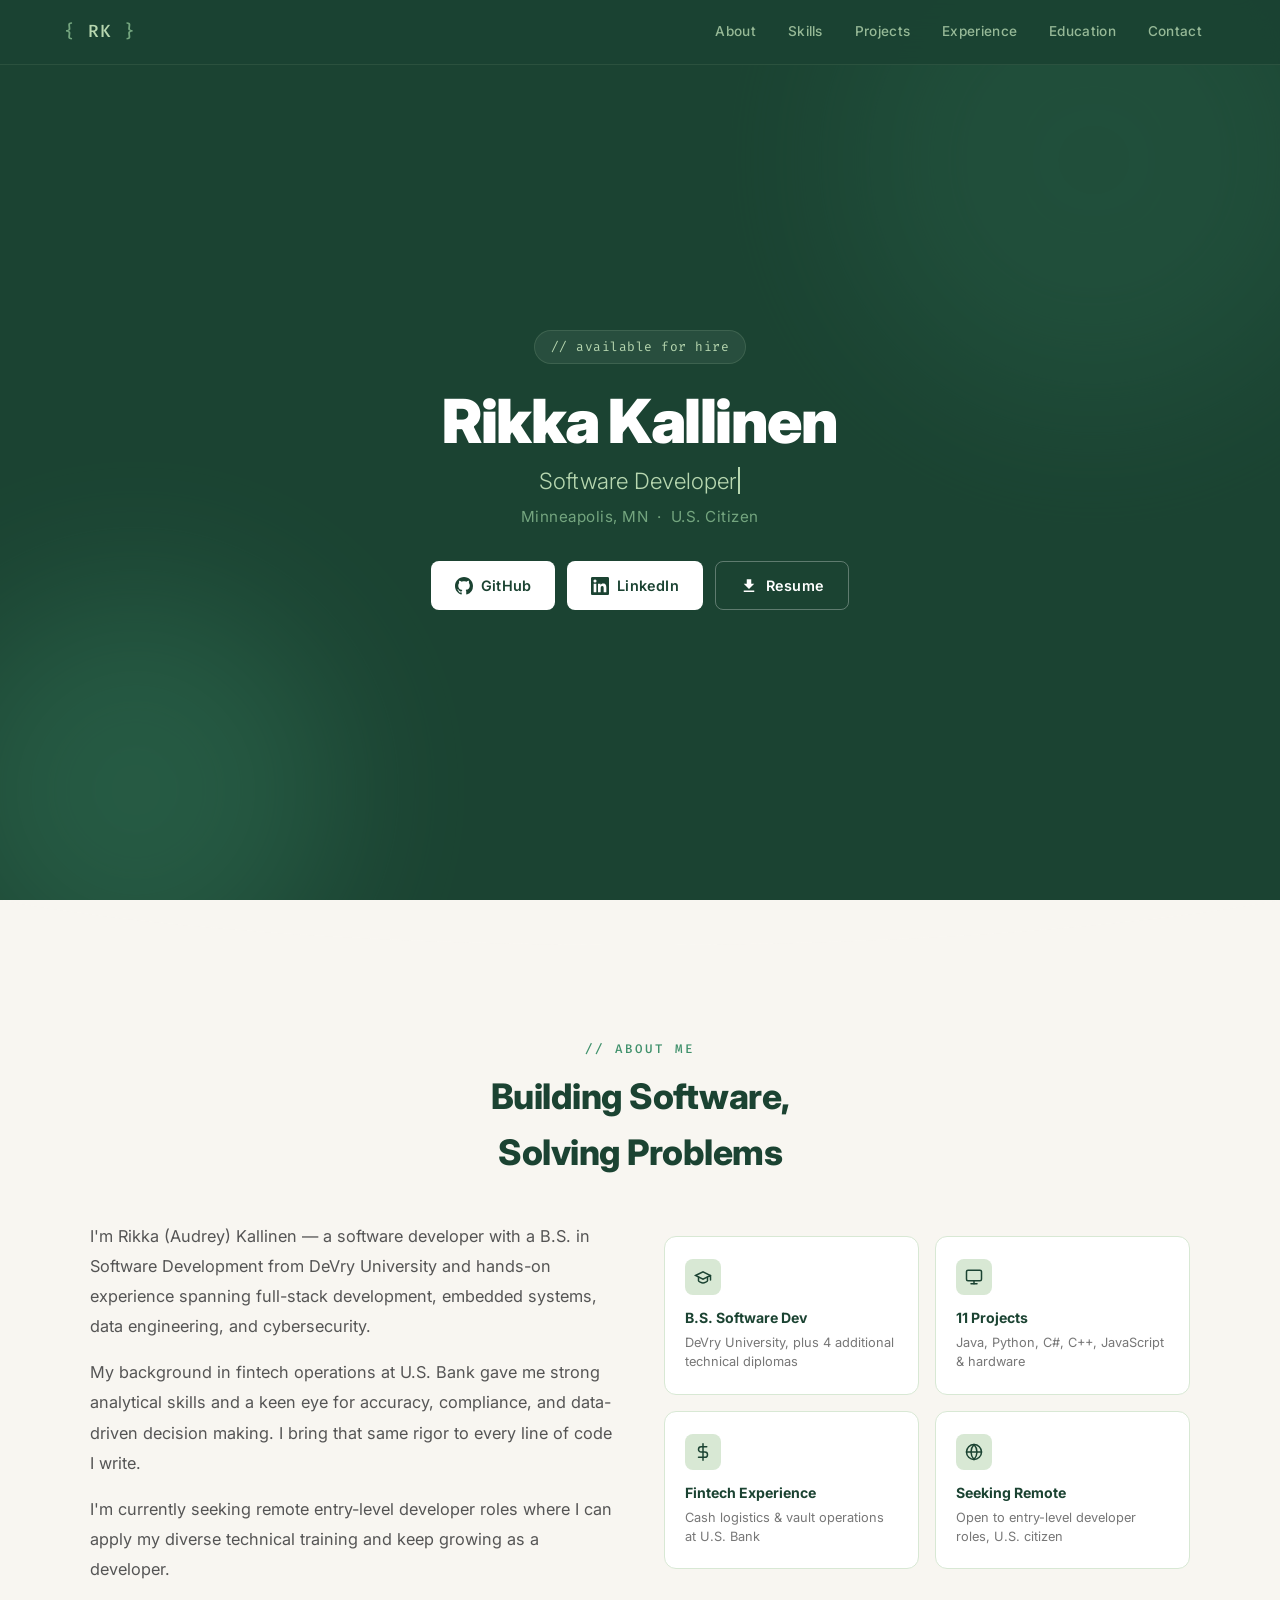
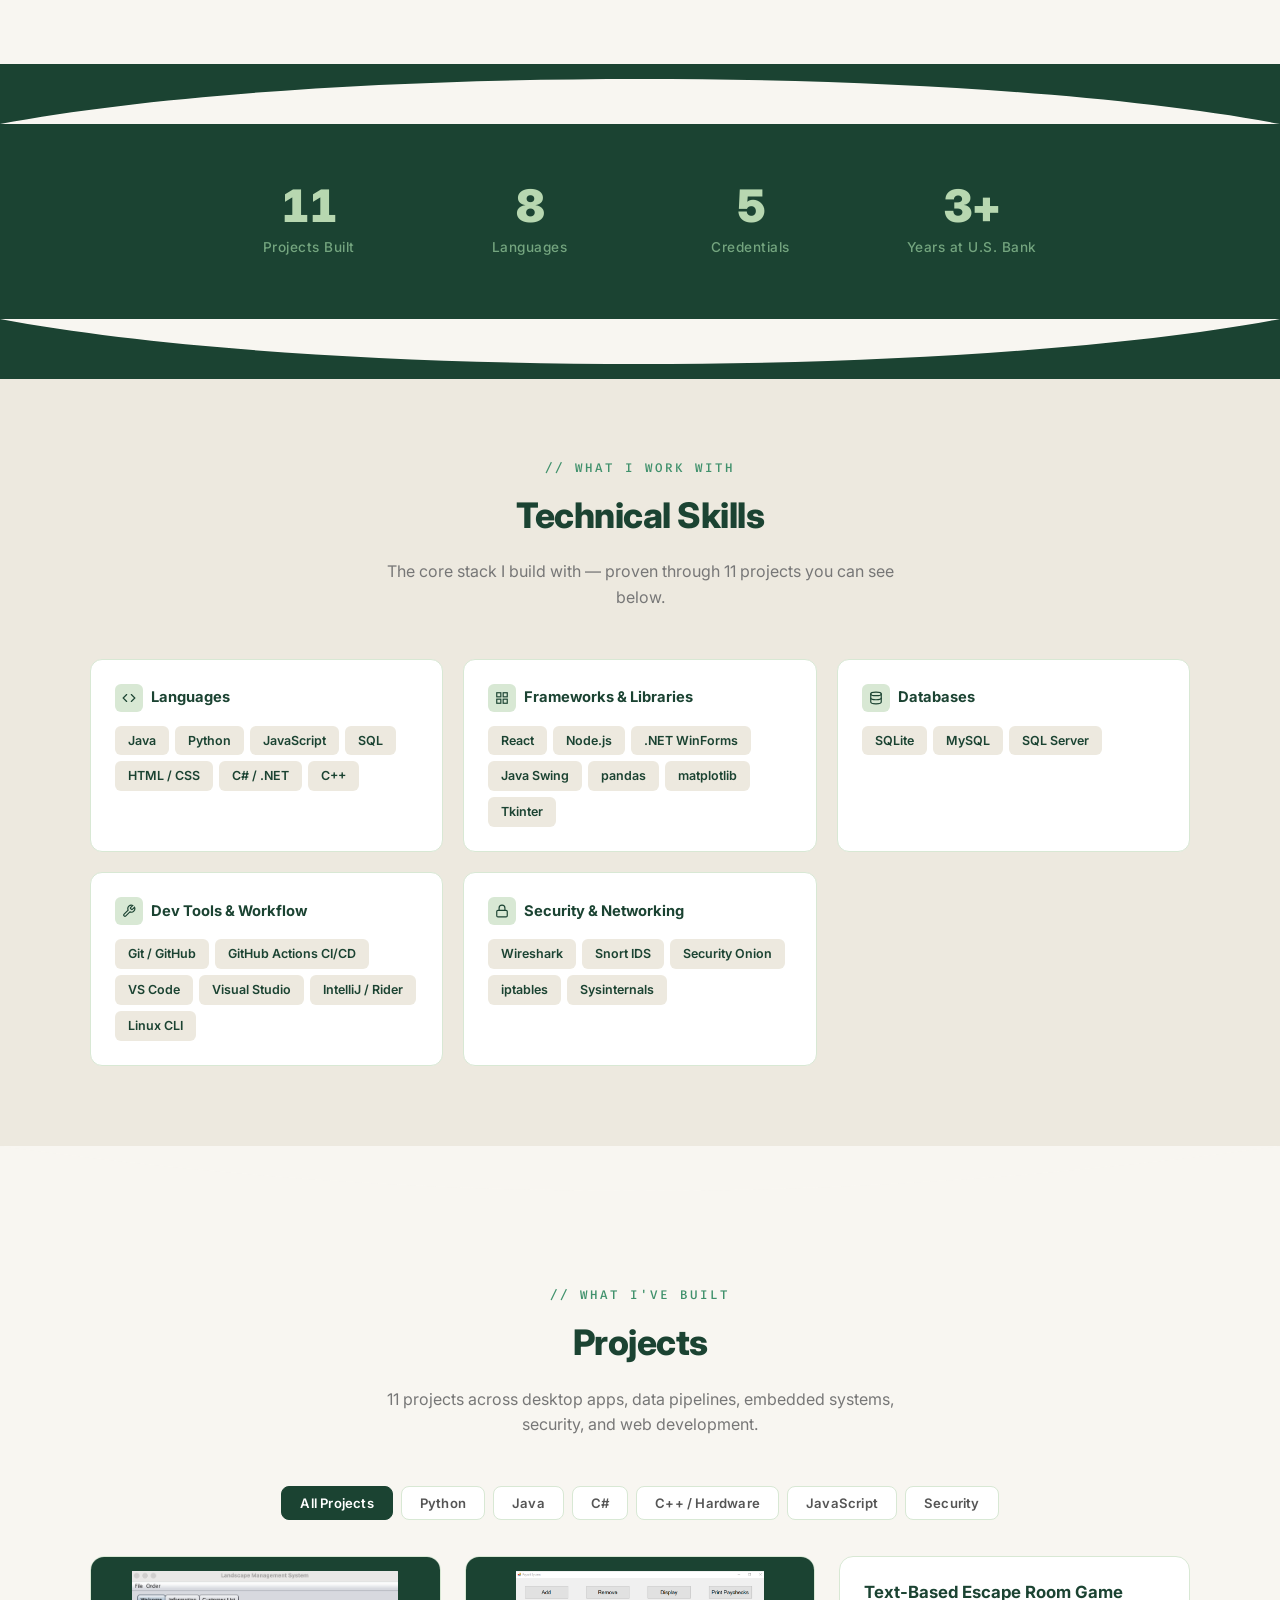
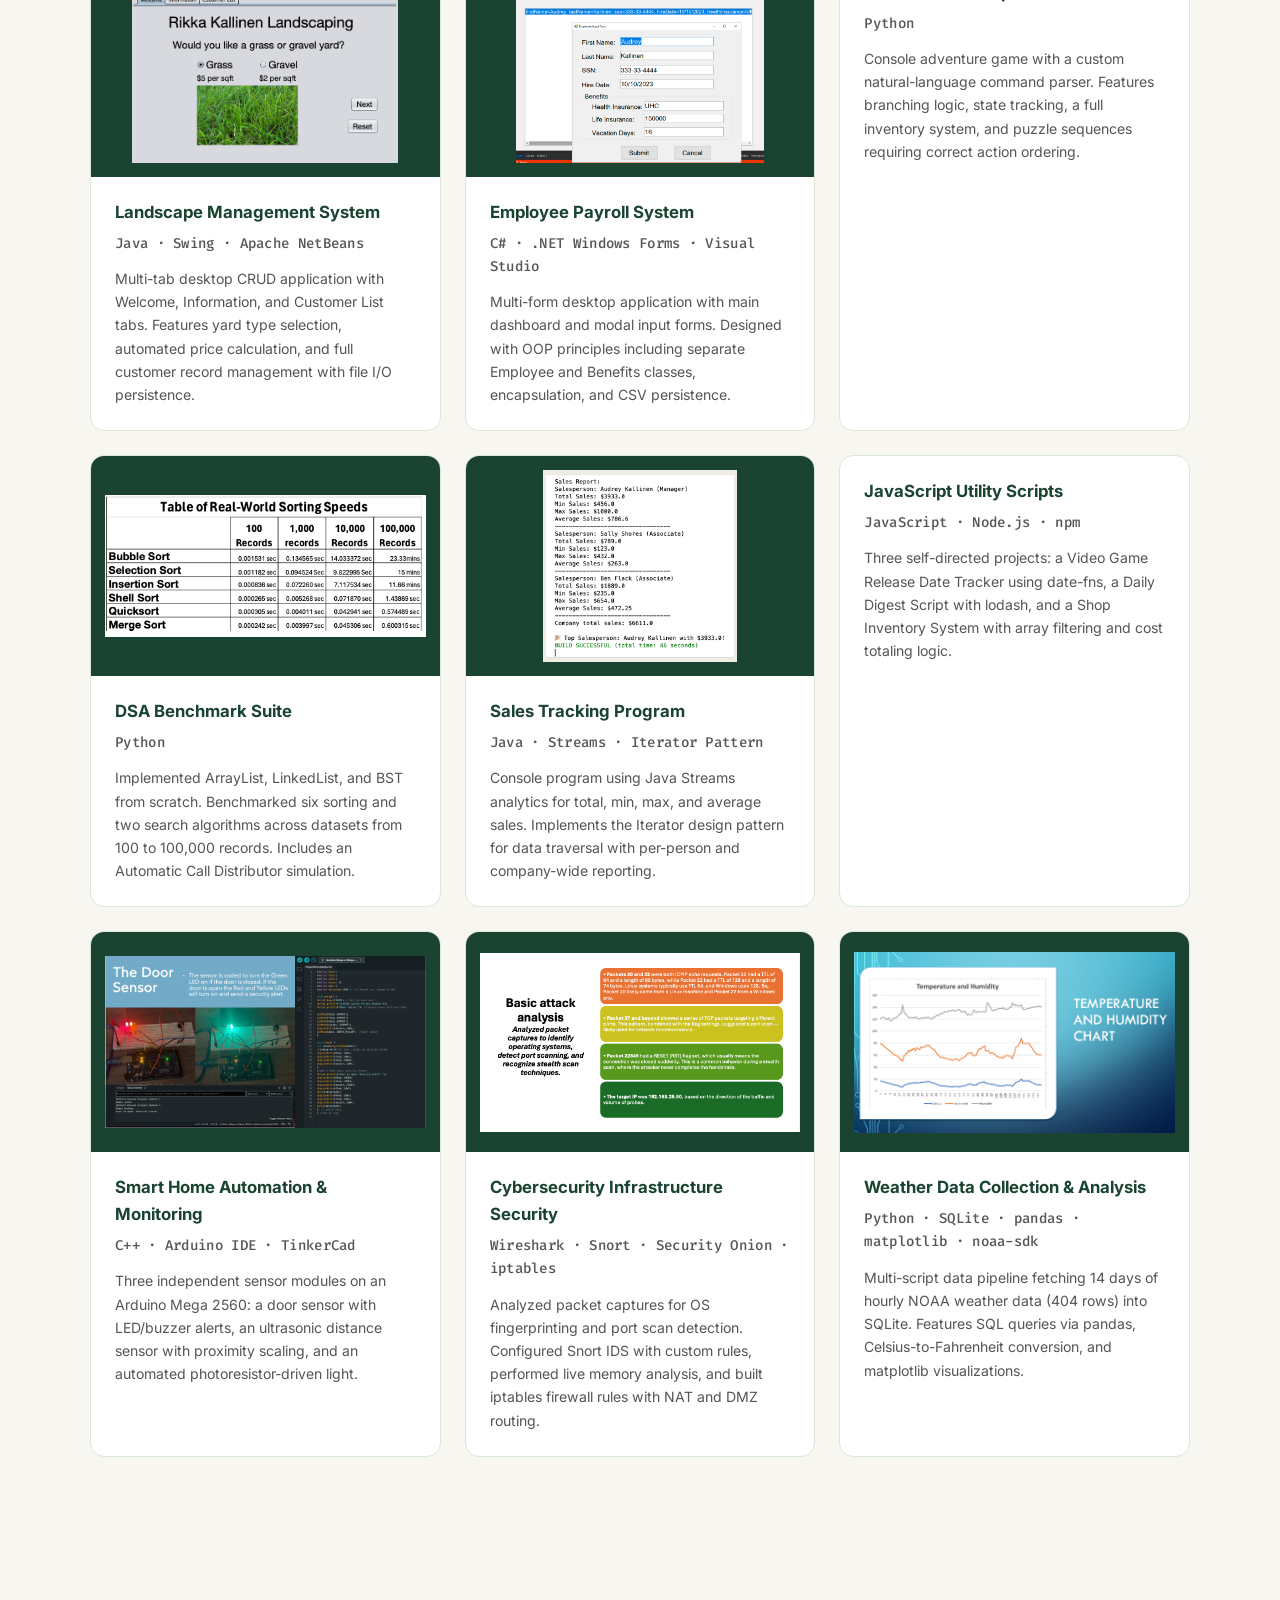
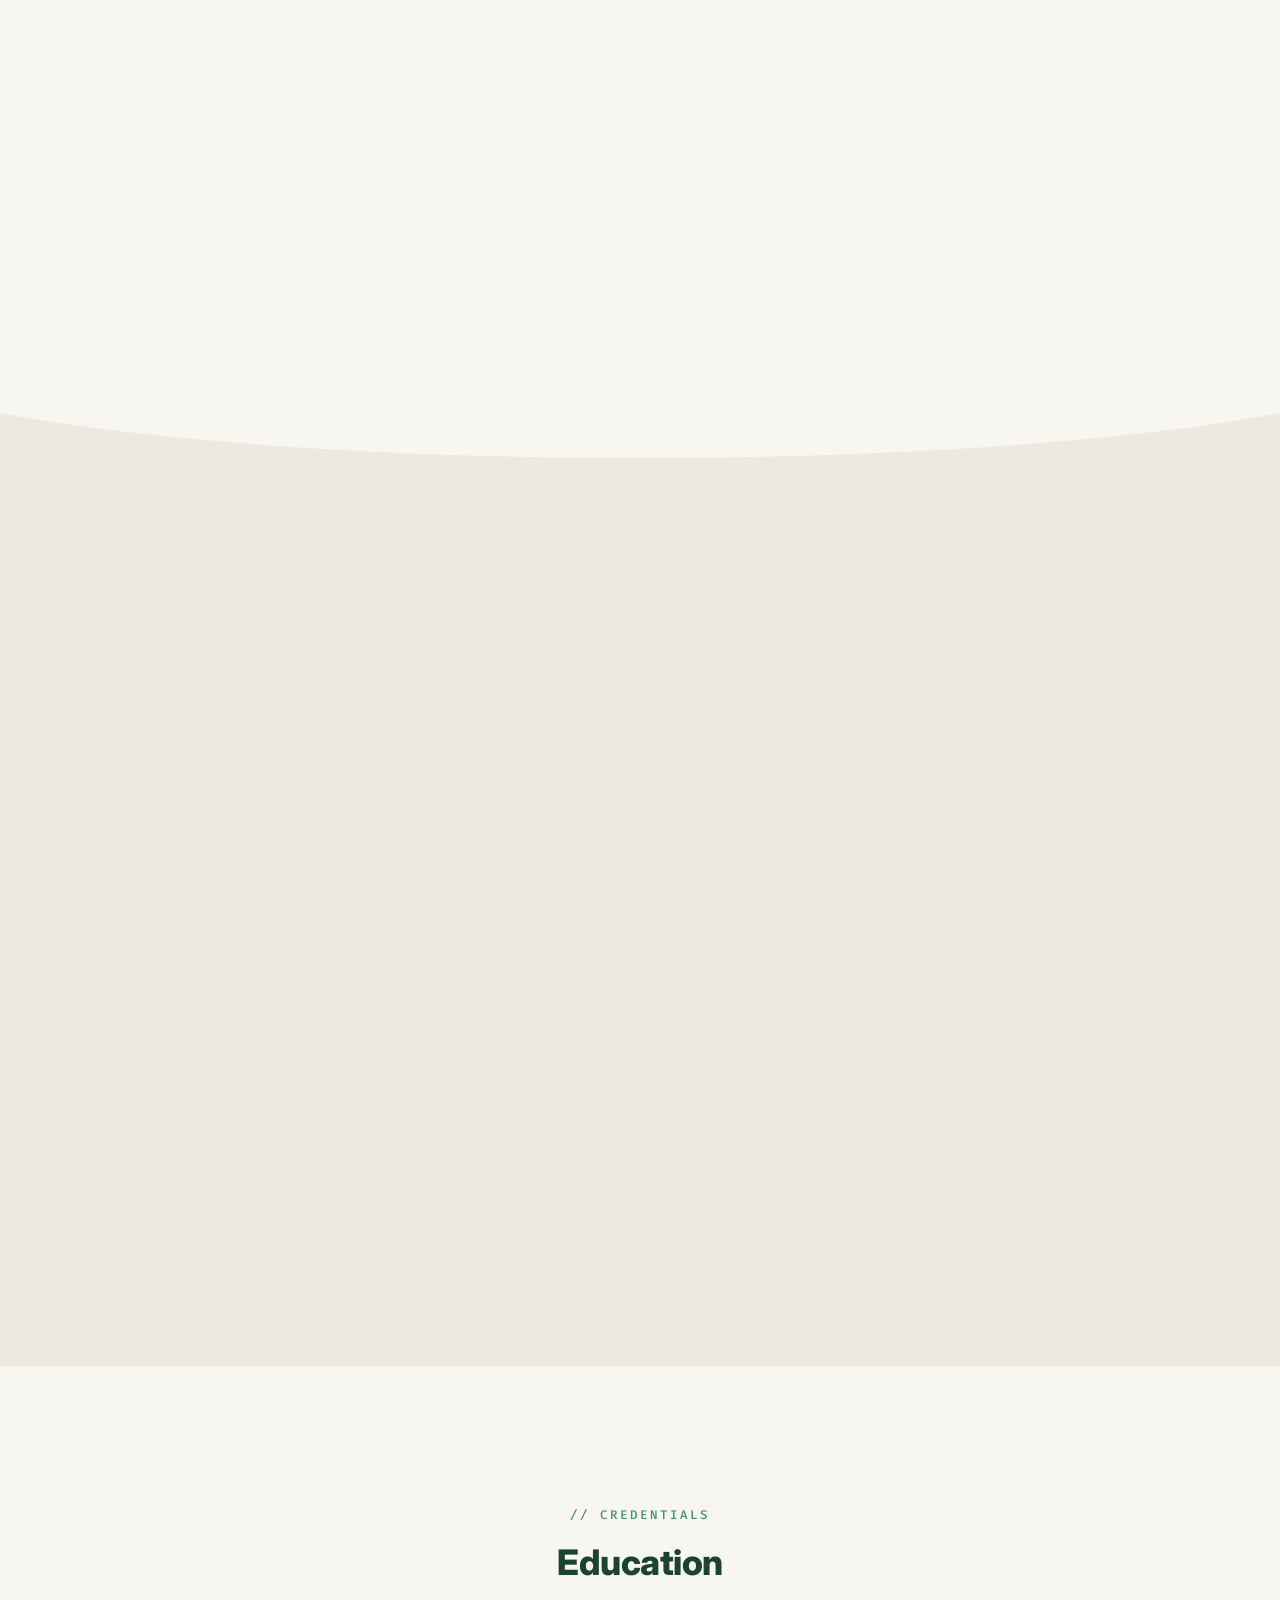
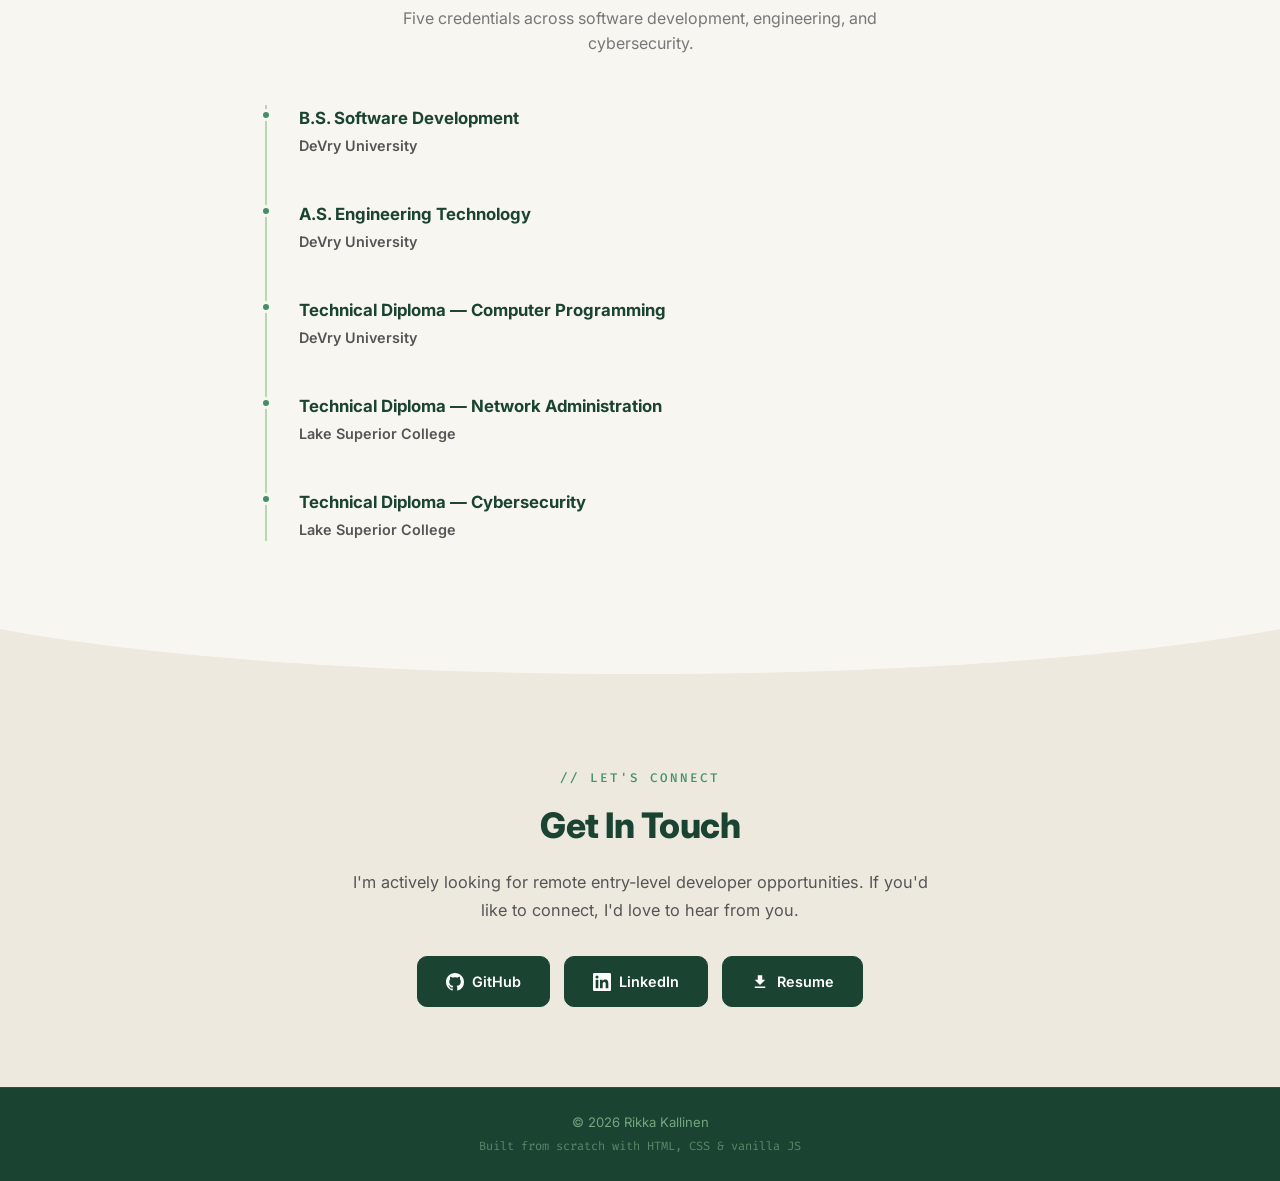
==== commit a4d1f96a: "Replace .docx resume with designed PDF and add resume.html source" ====
--- a/index.html
+++ b/index.html
@@ -55,7 +55,7 @@
                 <svg class="icon" viewBox="0 0 24 24"><path d="M20.447 20.452h-3.554v-5.569c0-1.328-.027-3.037-1.852-3.037-1.853 0-2.136 1.445-2.136 2.939v5.667H9.351V9h3.414v1.561h.046c.477-.9 1.637-1.85 3.37-1.85 3.601 0 4.267 2.37 4.267 5.455v6.286zM5.337 7.433a2.062 2.062 0 01-2.063-2.065 2.064 2.064 0 112.063 2.065zm1.782 13.019H3.555V9h3.564v11.452zM22.225 0H1.771C.792 0 0 .774 0 1.729v20.542C0 23.227.792 24 1.771 24h20.451C23.2 24 24 23.227 24 22.271V1.729C24 .774 23.2 0 22.222 0h.003z"/></svg>
                 LinkedIn
             </a>
-            <a href="Rikka_Kallinen_Master_Resume.docx" download class="btn btn-outline">
+            <a href="Rikka_Kallinen_Resume.pdf" download class="btn btn-outline">
                 <svg class="icon" viewBox="0 0 24 24"><path d="M19 9h-4V3H9v6H5l7 7 7-7zM5 18v2h14v-2H5z" fill="currentColor"/></svg>
                 Resume
             </a>
@@ -532,7 +532,7 @@
                     <svg class="icon" viewBox="0 0 24 24"><path d="M20.447 20.452h-3.554v-5.569c0-1.328-.027-3.037-1.852-3.037-1.853 0-2.136 1.445-2.136 2.939v5.667H9.351V9h3.414v1.561h.046c.477-.9 1.637-1.85 3.37-1.85 3.601 0 4.267 2.37 4.267 5.455v6.286zM5.337 7.433a2.062 2.062 0 01-2.063-2.065 2.064 2.064 0 112.063 2.065zm1.782 13.019H3.555V9h3.564v11.452zM22.225 0H1.771C.792 0 0 .774 0 1.729v20.542C0 23.227.792 24 1.771 24h20.451C23.2 24 24 23.227 24 22.271V1.729C24 .774 23.2 0 22.222 0h.003z"/></svg>
                     LinkedIn
                 </a>
-                <a href="Rikka_Kallinen_Master_Resume.docx" download>
+                <a href="Rikka_Kallinen_Resume.pdf" download>
                     <svg class="icon" viewBox="0 0 24 24"><path d="M19 9h-4V3H9v6H5l7 7 7-7zM5 18v2h14v-2H5z" fill="currentColor"/></svg>
                     Resume
                 </a>
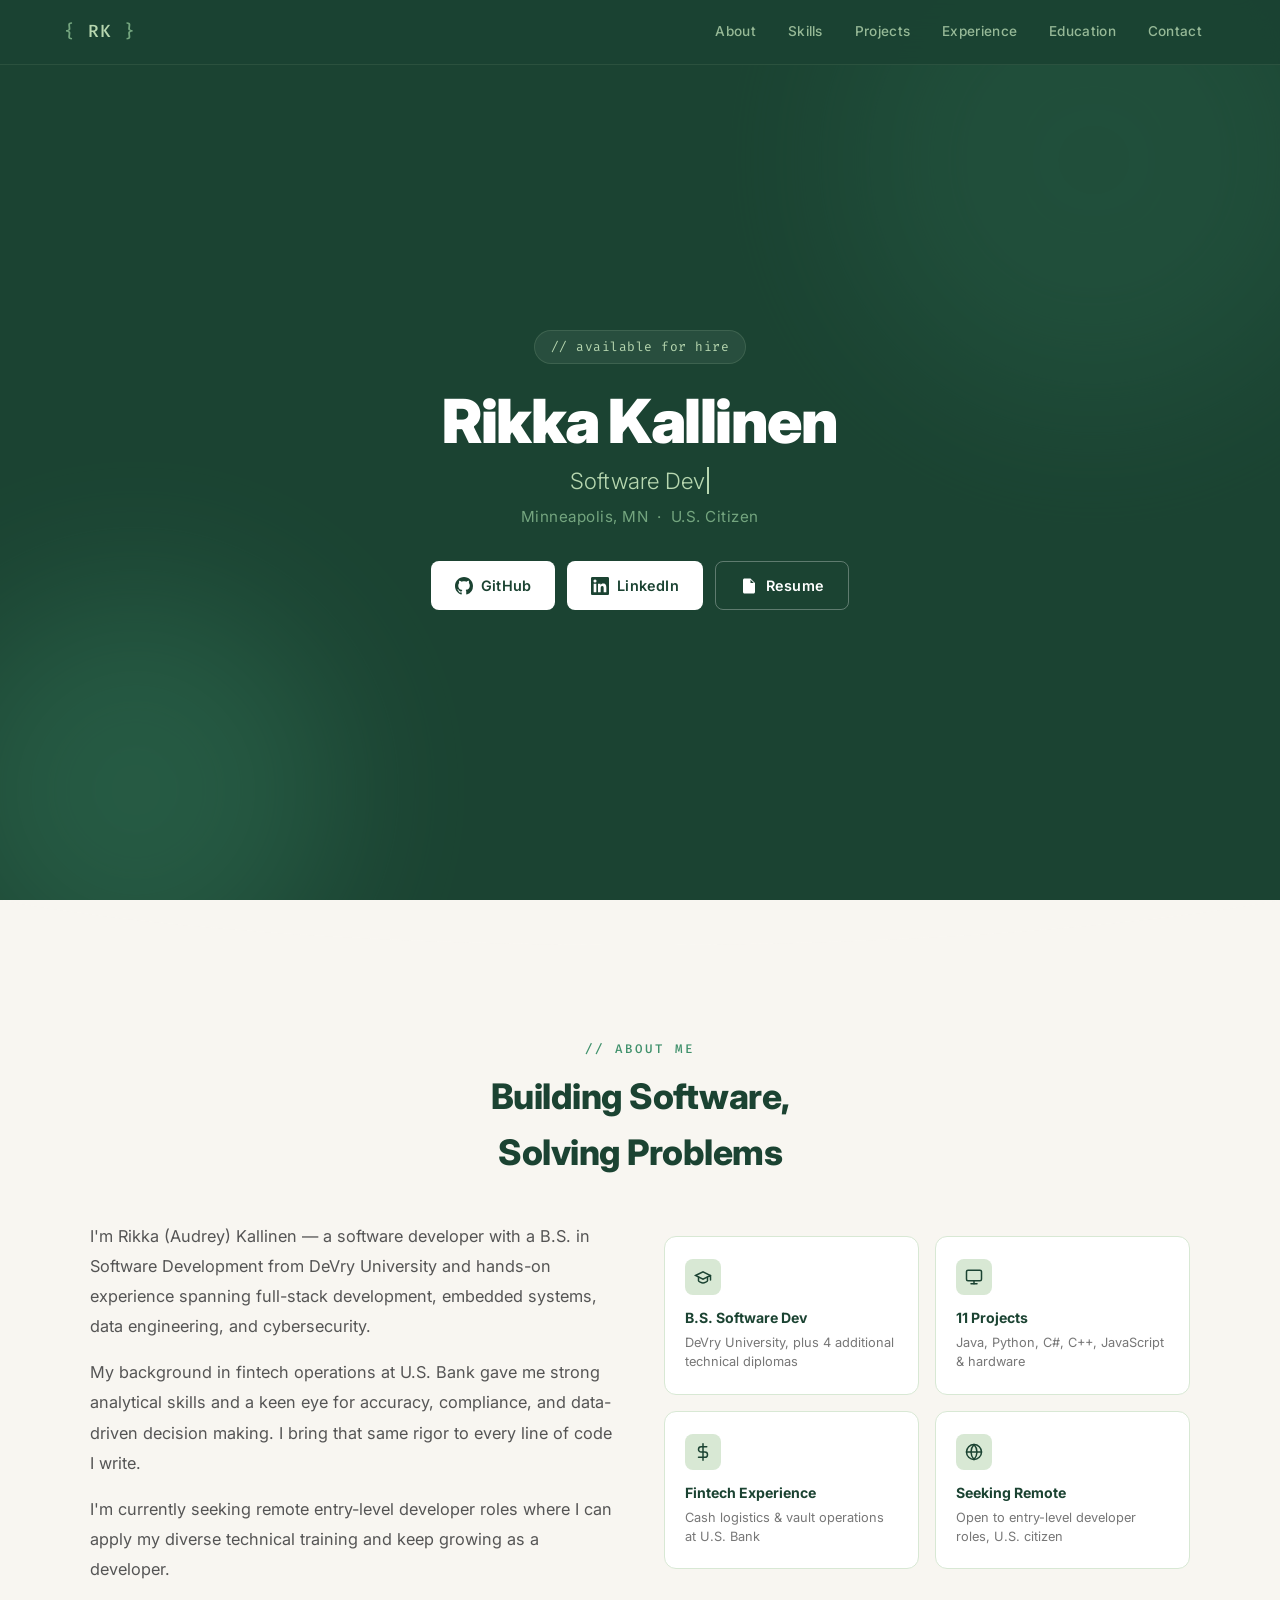
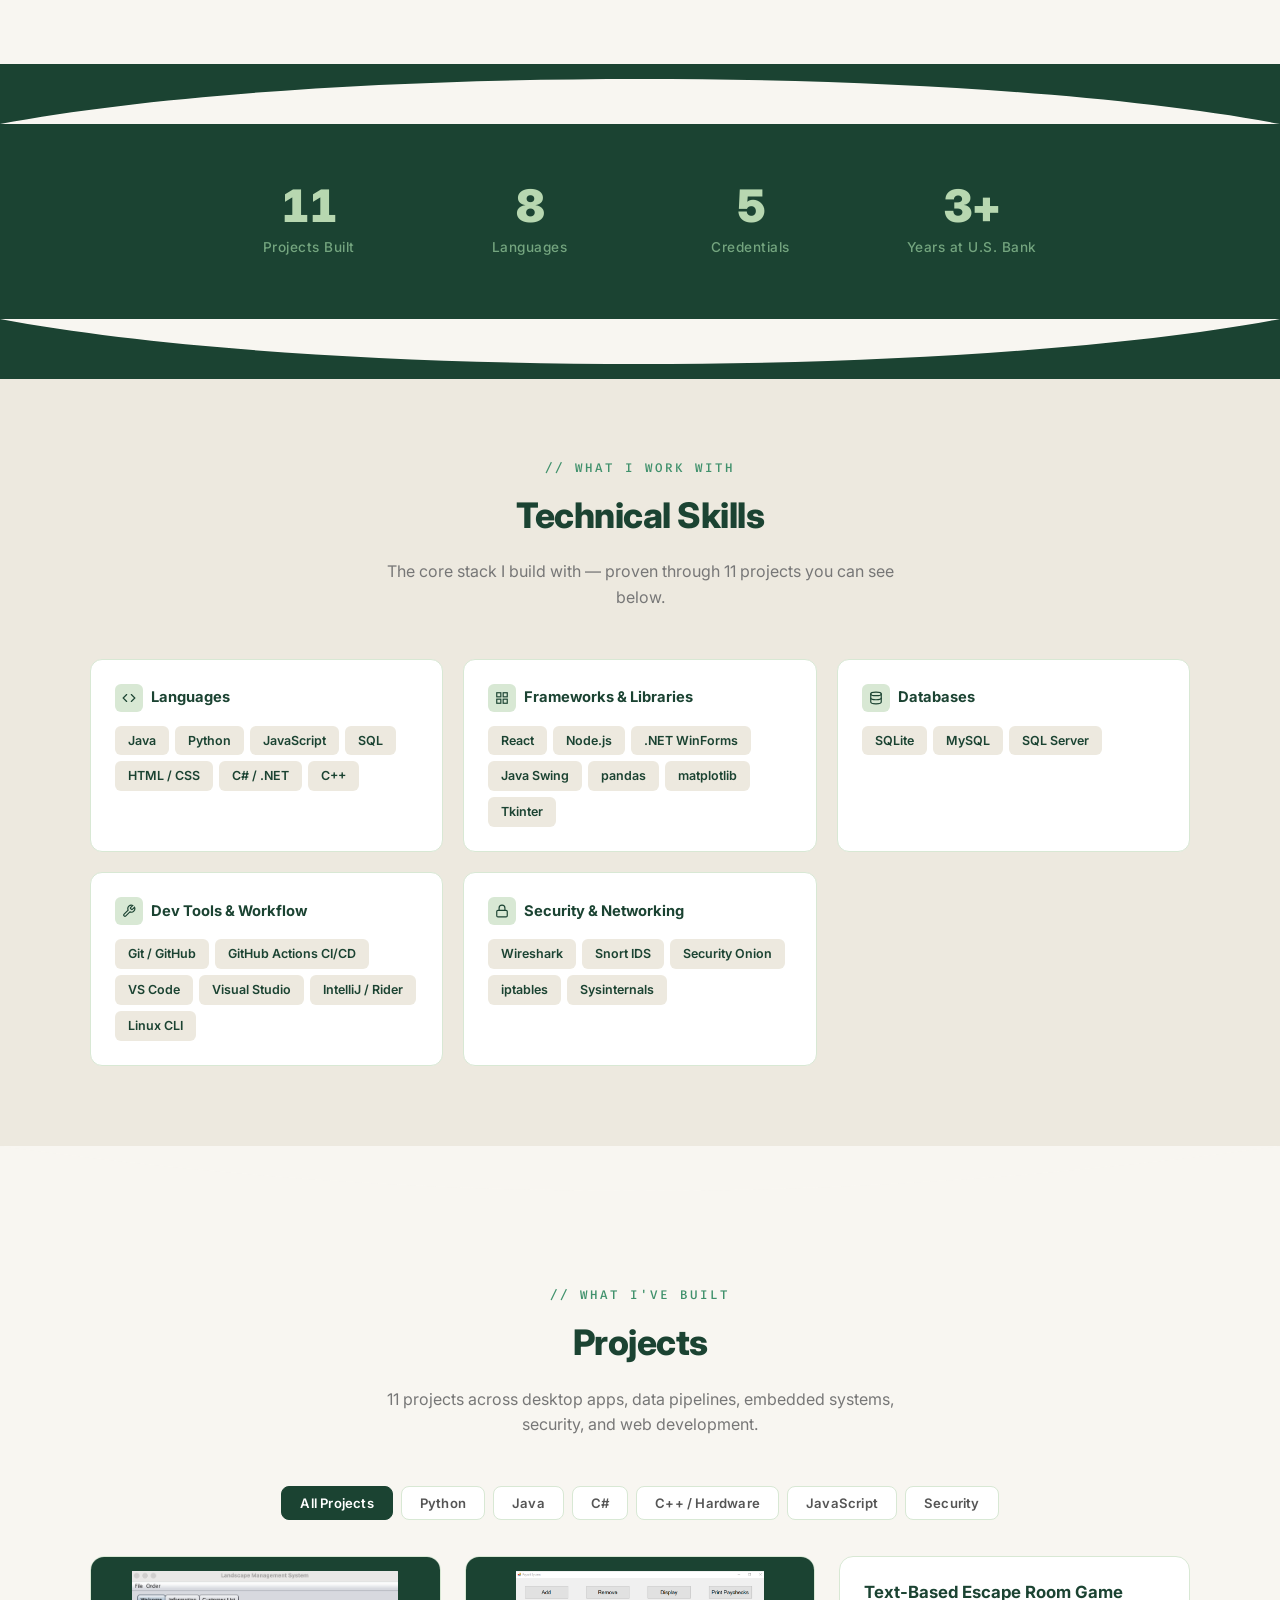
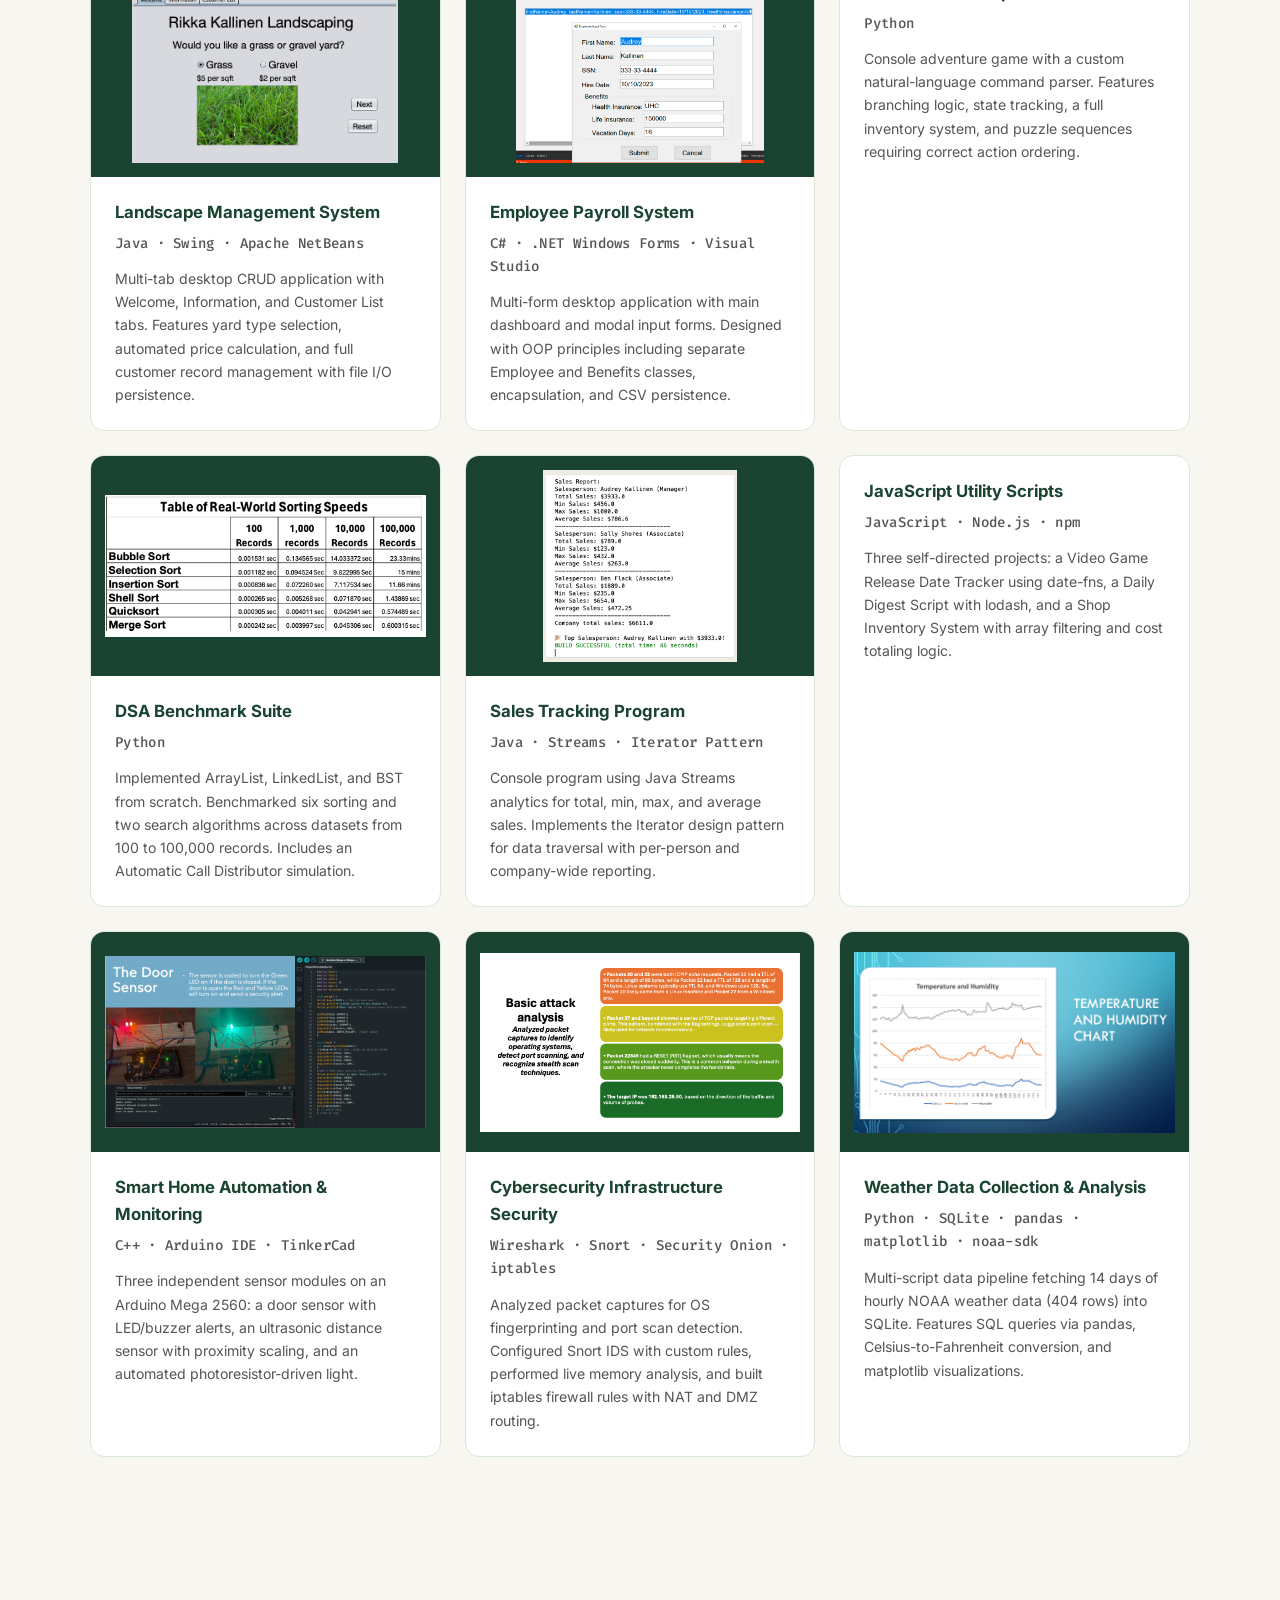
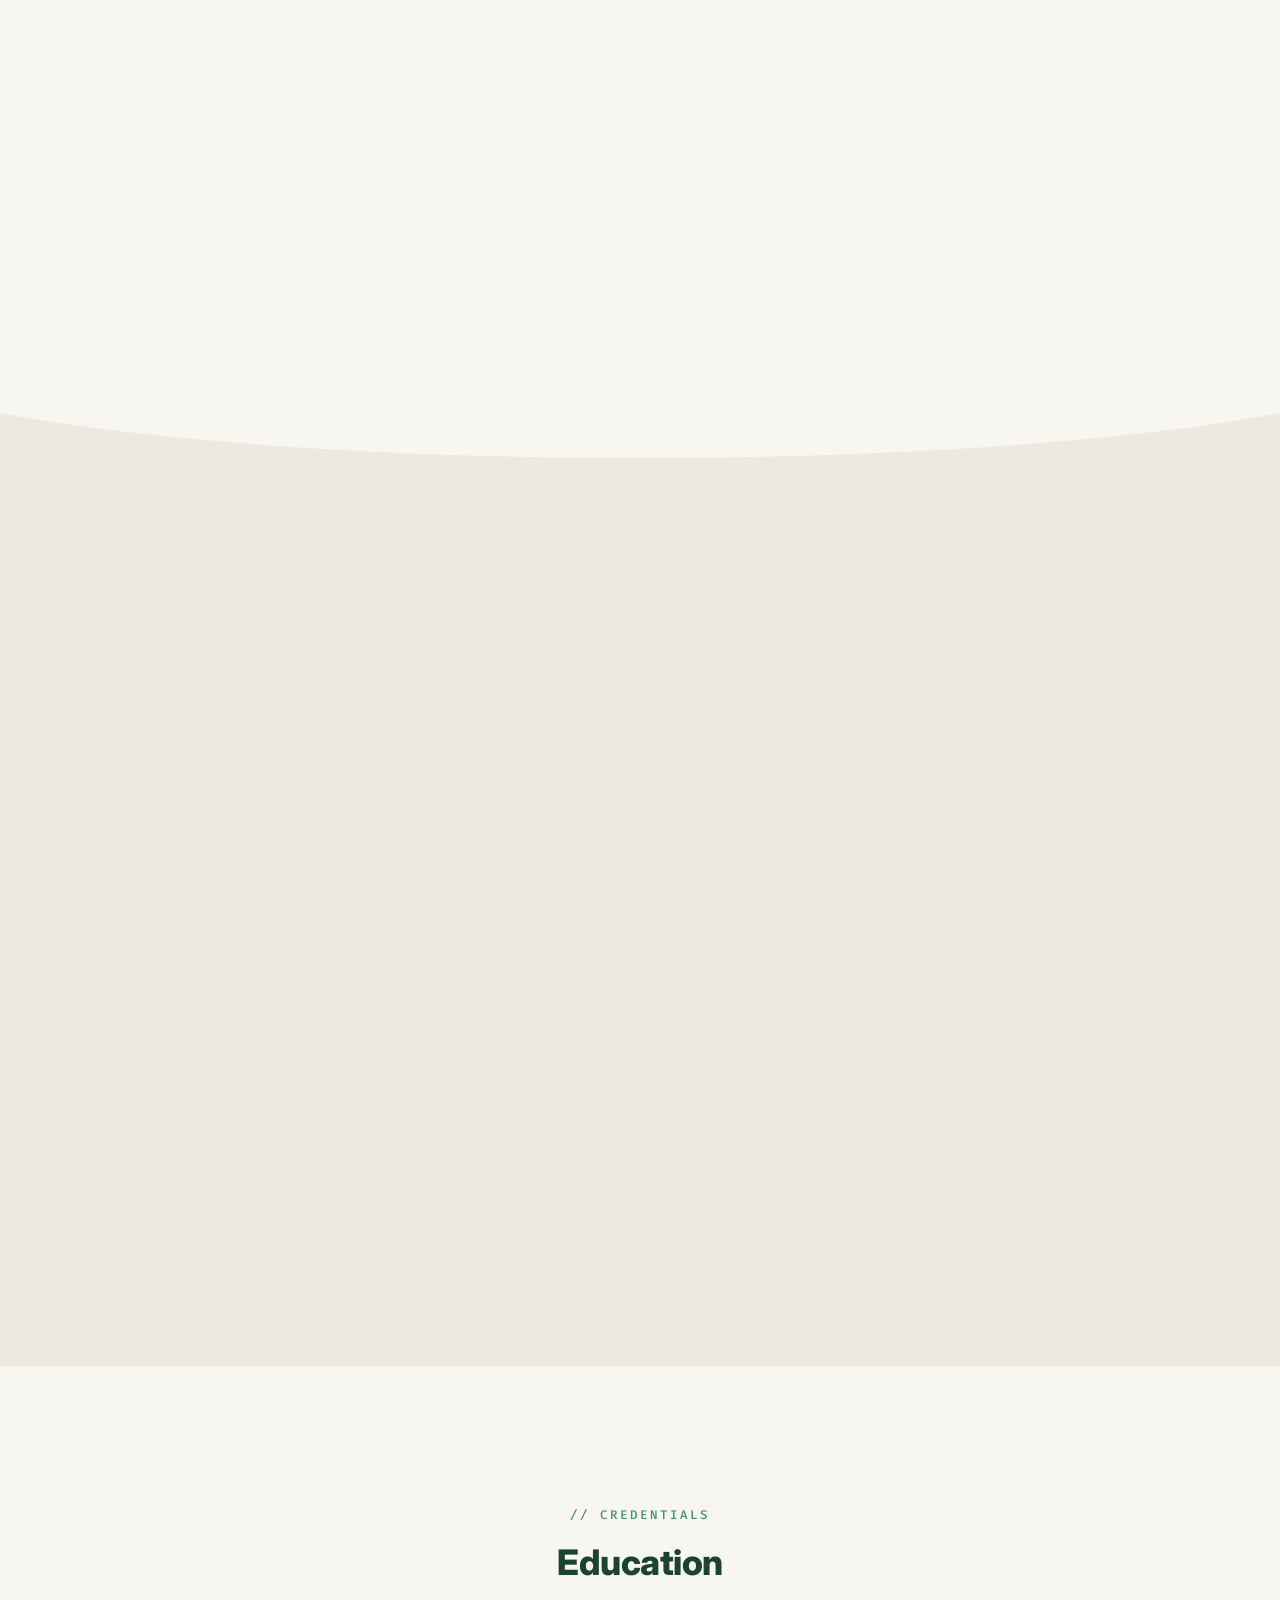
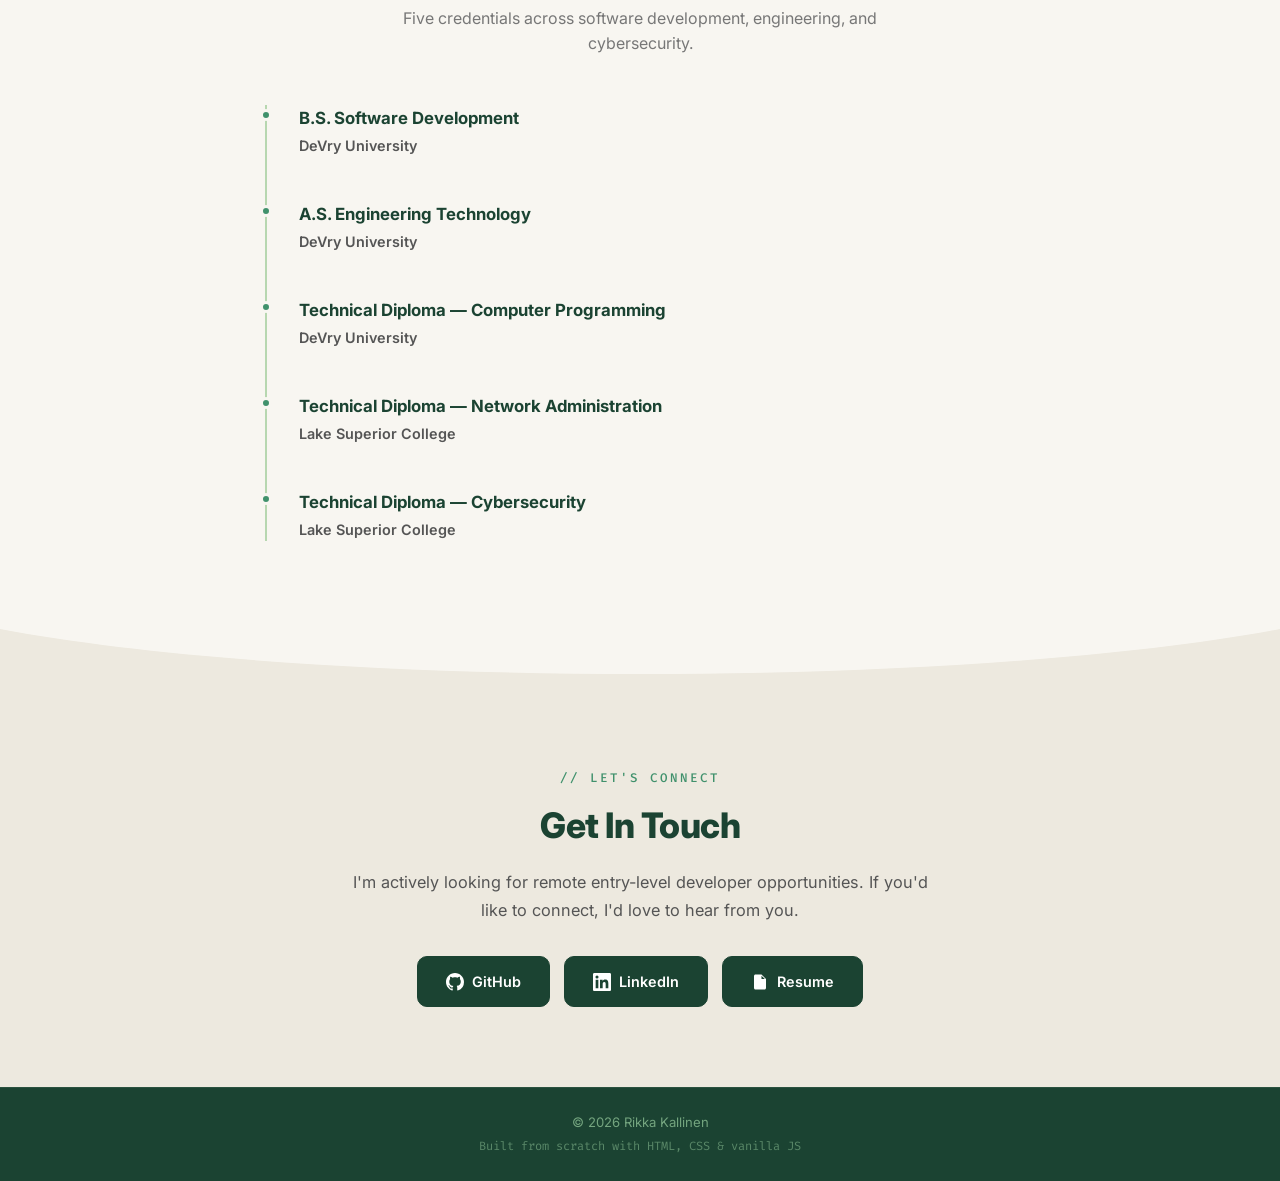
==== commit 81359846: "Link Resume button to live HTML page instead of PDF" ====
--- a/index.html
+++ b/index.html
@@ -55,8 +55,8 @@
                 <svg class="icon" viewBox="0 0 24 24"><path d="M20.447 20.452h-3.554v-5.569c0-1.328-.027-3.037-1.852-3.037-1.853 0-2.136 1.445-2.136 2.939v5.667H9.351V9h3.414v1.561h.046c.477-.9 1.637-1.85 3.37-1.85 3.601 0 4.267 2.37 4.267 5.455v6.286zM5.337 7.433a2.062 2.062 0 01-2.063-2.065 2.064 2.064 0 112.063 2.065zm1.782 13.019H3.555V9h3.564v11.452zM22.225 0H1.771C.792 0 0 .774 0 1.729v20.542C0 23.227.792 24 1.771 24h20.451C23.2 24 24 23.227 24 22.271V1.729C24 .774 23.2 0 22.222 0h.003z"/></svg>
                 LinkedIn
             </a>
-            <a href="Rikka_Kallinen_Resume.pdf" download class="btn btn-outline">
-                <svg class="icon" viewBox="0 0 24 24"><path d="M19 9h-4V3H9v6H5l7 7 7-7zM5 18v2h14v-2H5z" fill="currentColor"/></svg>
+            <a href="resume.html" target="_blank" rel="noopener" class="btn btn-outline">
+                <svg class="icon" viewBox="0 0 24 24"><path d="M14 2H6c-1.1 0-2 .9-2 2v16c0 1.1.9 2 2 2h12c1.1 0 2-.9 2-2V8l-6-6zm0 7V3.5L18.5 8H14z" fill="currentColor"/></svg>
                 Resume
             </a>
         </div>
@@ -532,8 +532,8 @@
                     <svg class="icon" viewBox="0 0 24 24"><path d="M20.447 20.452h-3.554v-5.569c0-1.328-.027-3.037-1.852-3.037-1.853 0-2.136 1.445-2.136 2.939v5.667H9.351V9h3.414v1.561h.046c.477-.9 1.637-1.85 3.37-1.85 3.601 0 4.267 2.37 4.267 5.455v6.286zM5.337 7.433a2.062 2.062 0 01-2.063-2.065 2.064 2.064 0 112.063 2.065zm1.782 13.019H3.555V9h3.564v11.452zM22.225 0H1.771C.792 0 0 .774 0 1.729v20.542C0 23.227.792 24 1.771 24h20.451C23.2 24 24 23.227 24 22.271V1.729C24 .774 23.2 0 22.222 0h.003z"/></svg>
                     LinkedIn
                 </a>
-                <a href="Rikka_Kallinen_Resume.pdf" download>
-                    <svg class="icon" viewBox="0 0 24 24"><path d="M19 9h-4V3H9v6H5l7 7 7-7zM5 18v2h14v-2H5z" fill="currentColor"/></svg>
+                <a href="resume.html" target="_blank" rel="noopener">
+                    <svg class="icon" viewBox="0 0 24 24"><path d="M14 2H6c-1.1 0-2 .9-2 2v16c0 1.1.9 2 2 2h12c1.1 0 2-.9 2-2V8l-6-6zm0 7V3.5L18.5 8H14z" fill="currentColor"/></svg>
                     Resume
                 </a>
             </div>
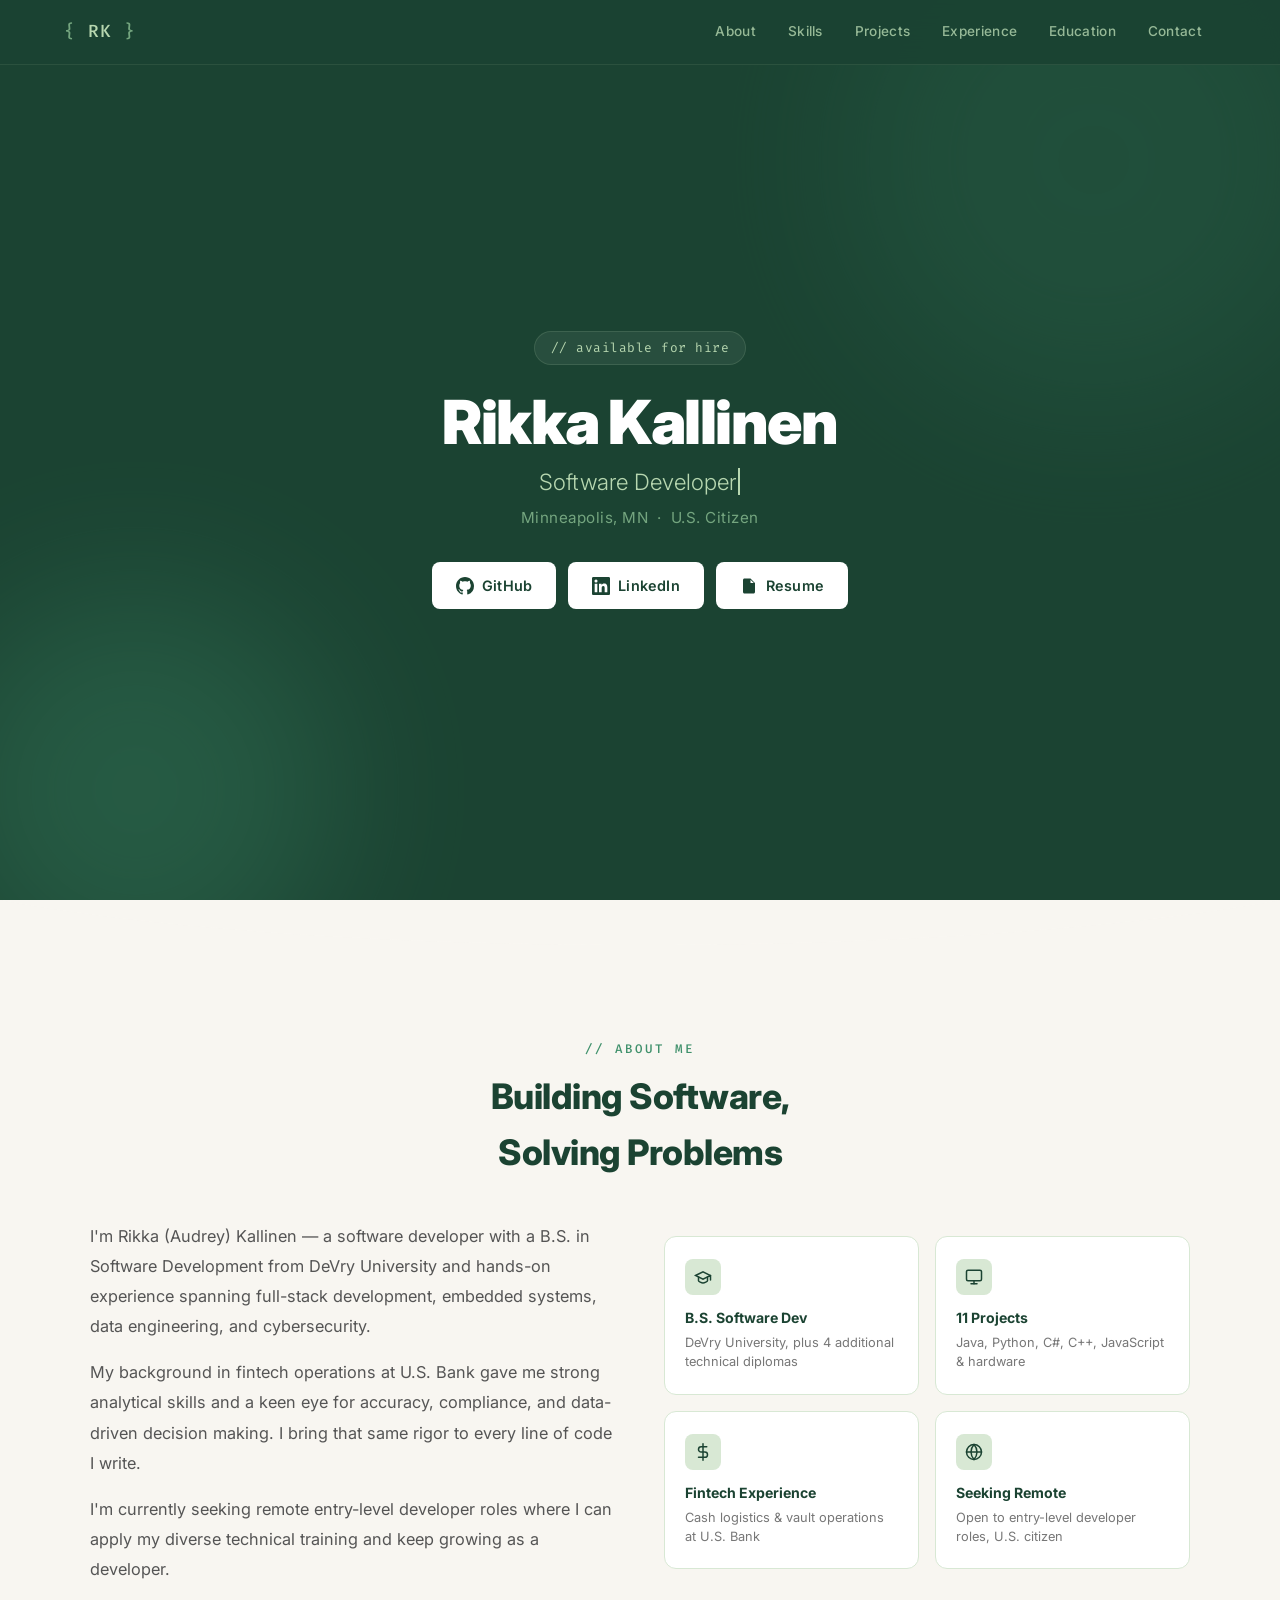
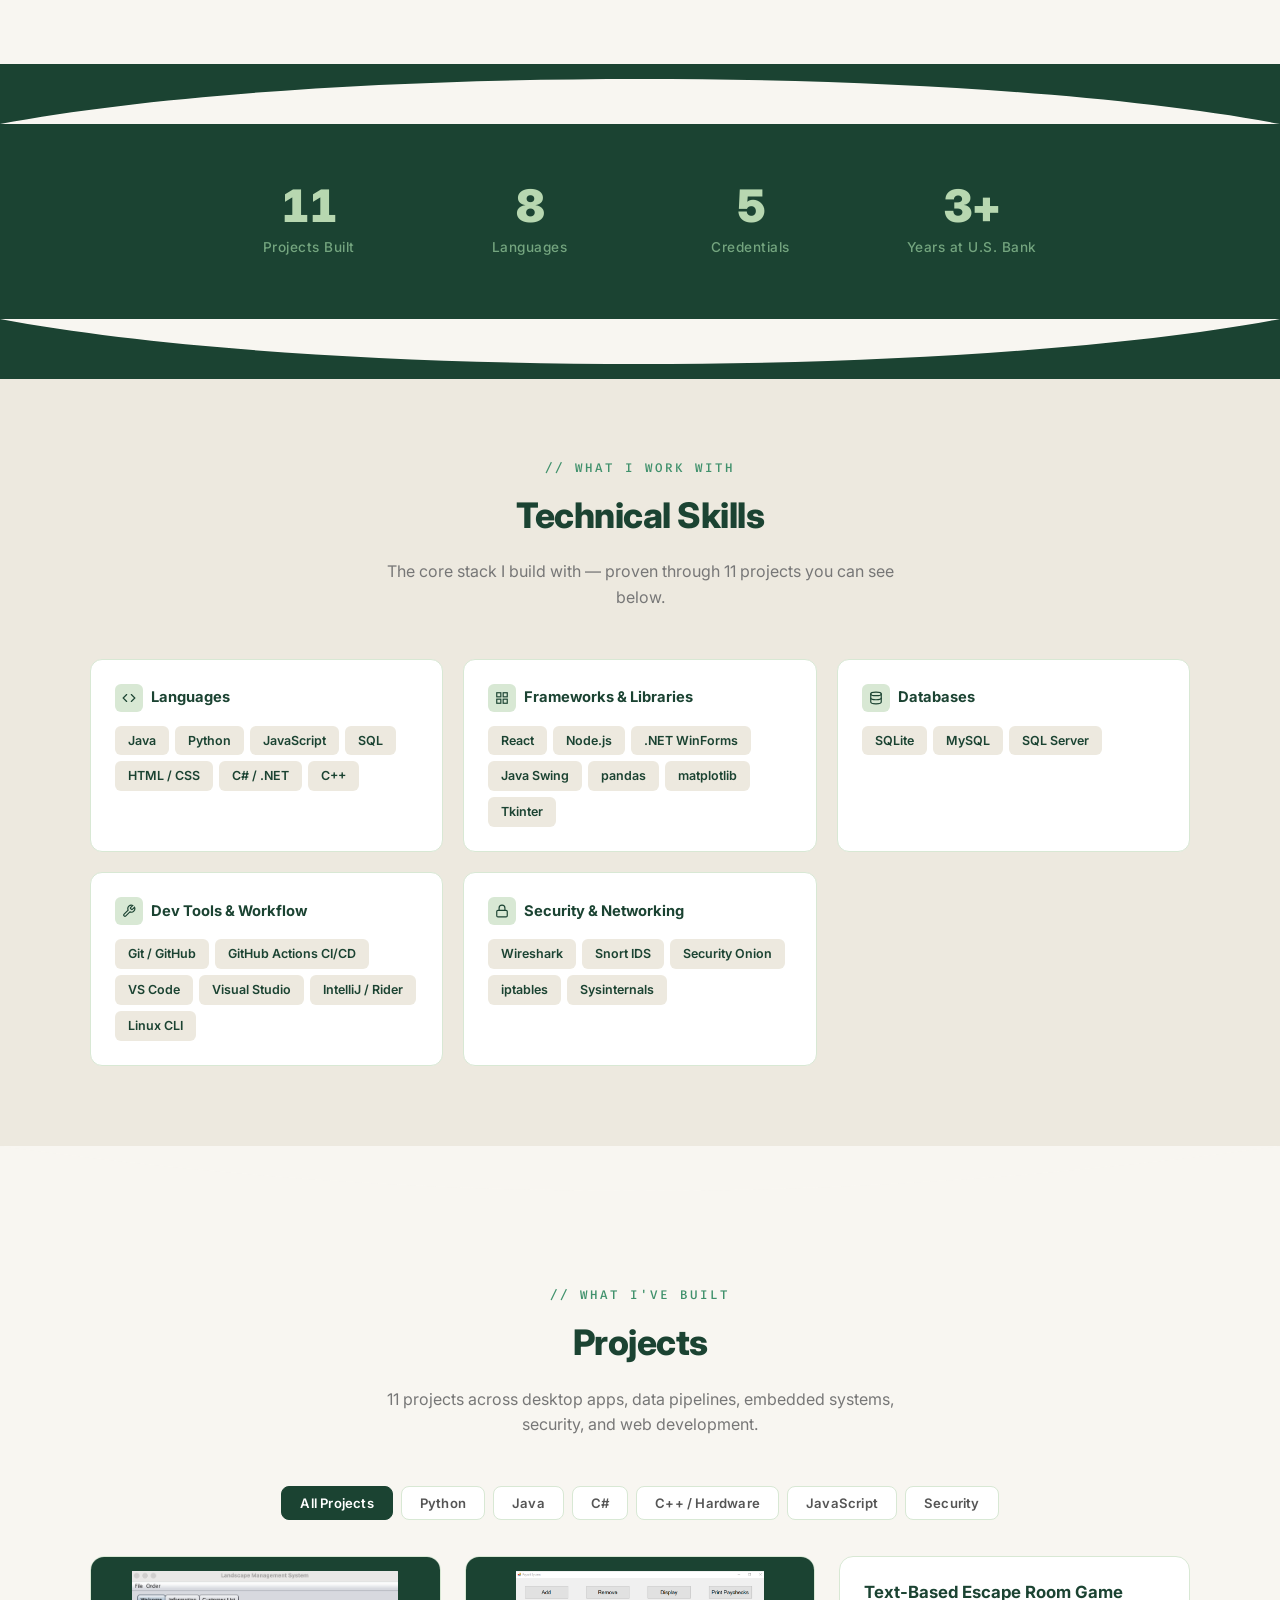
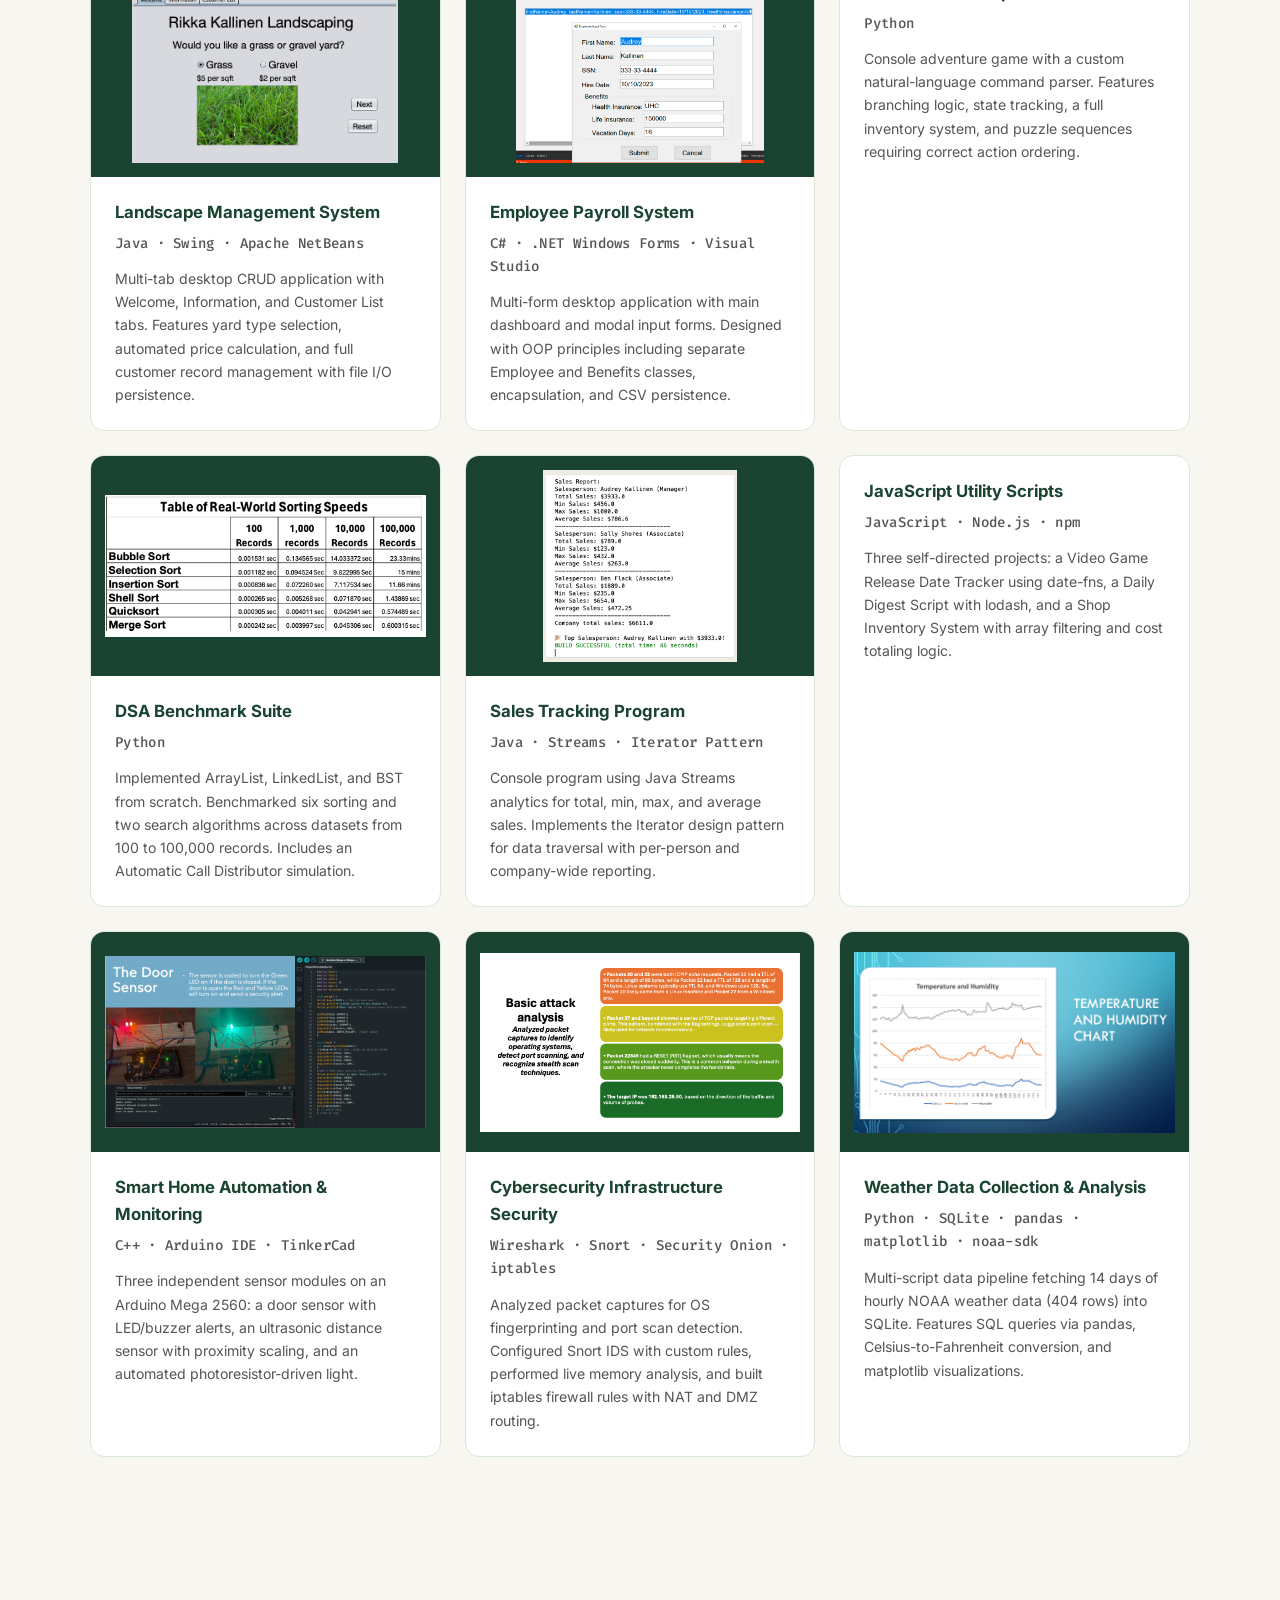
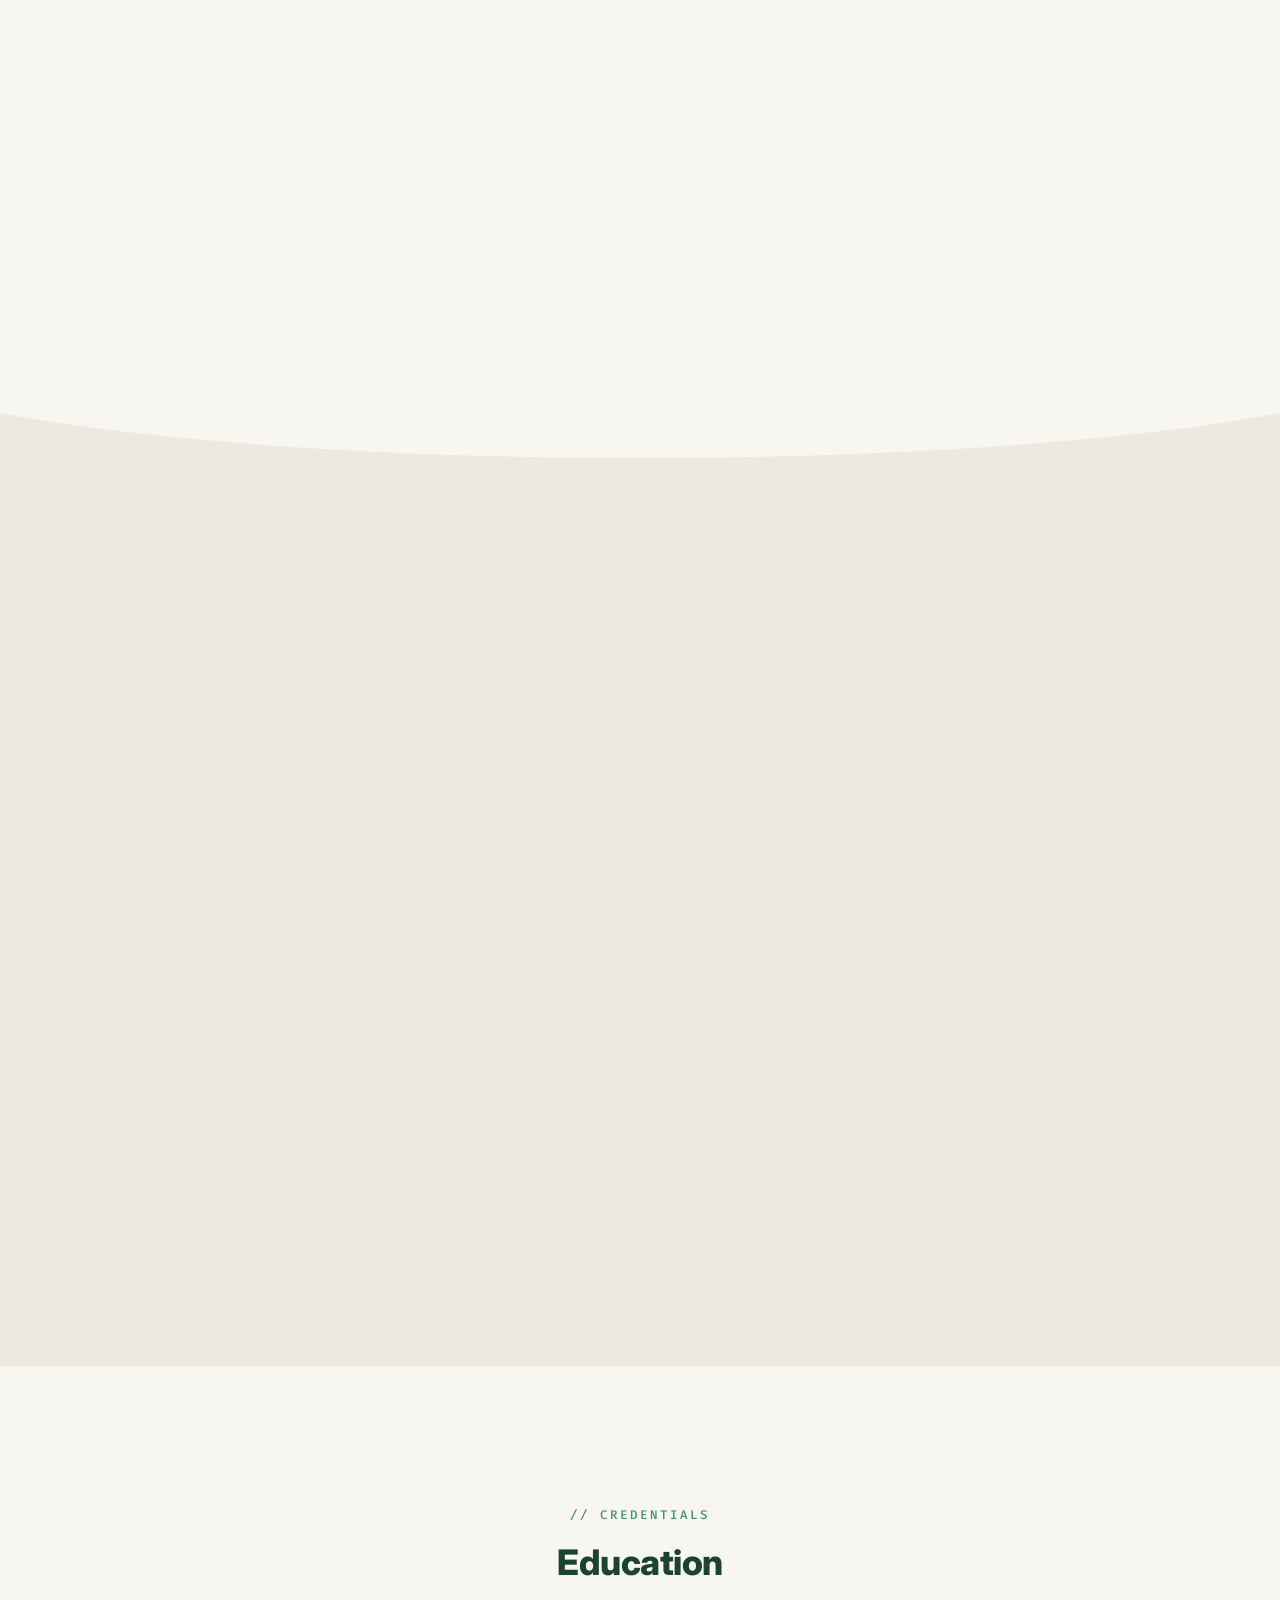
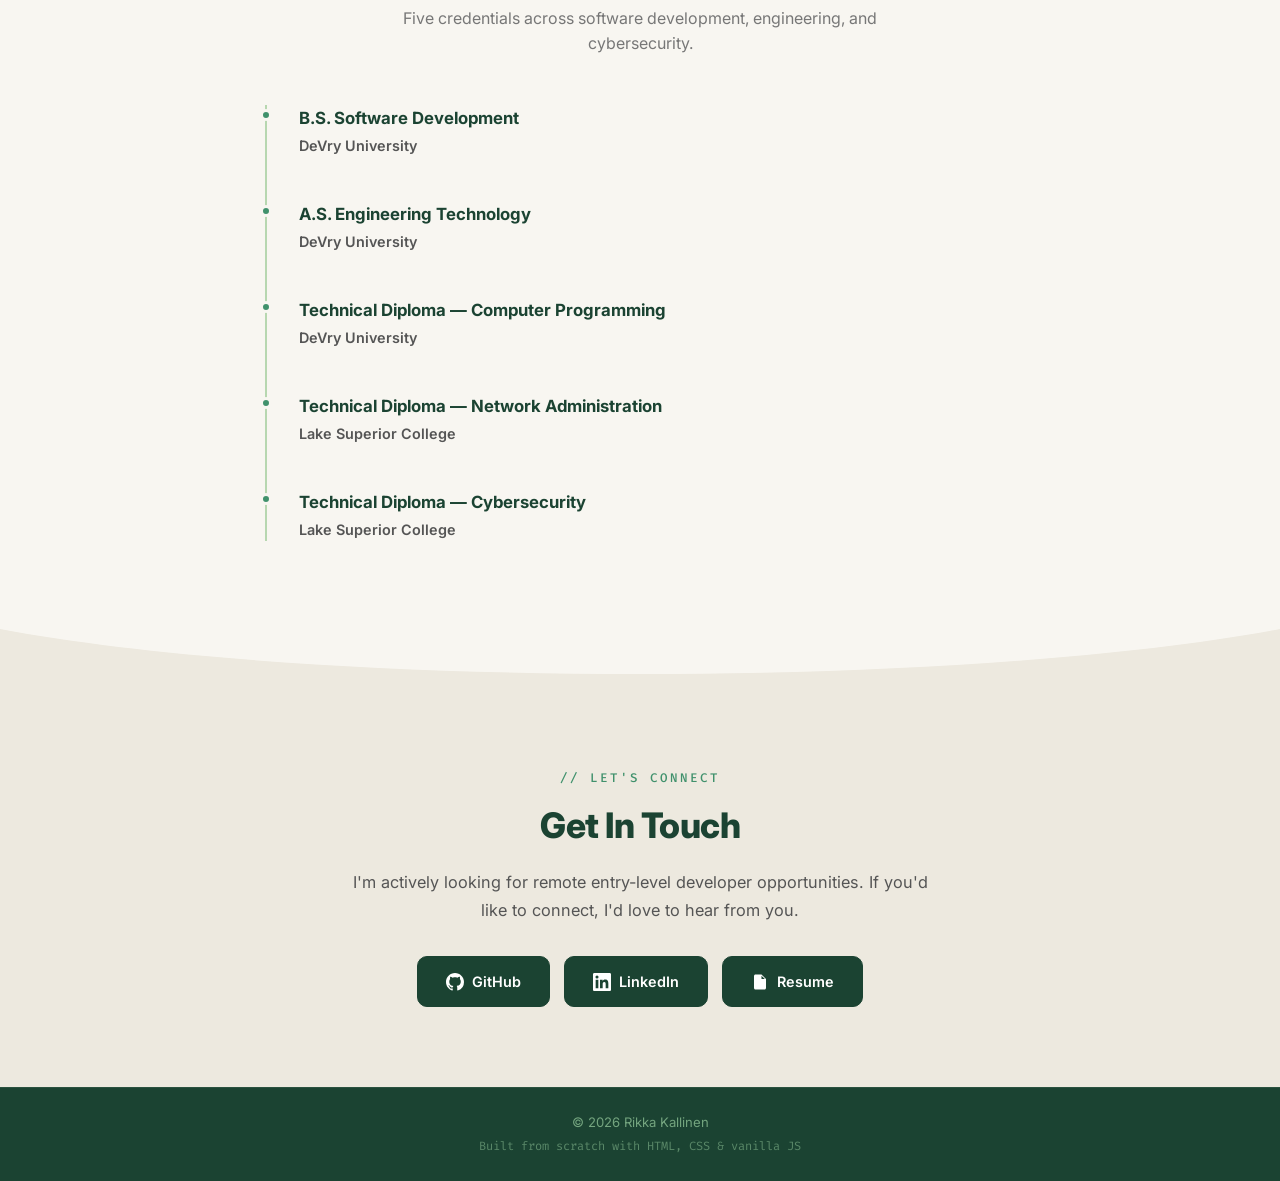
==== commit 2a284915: "Match Resume button style to GitHub and LinkedIn" ====
--- a/index.html
+++ b/index.html
@@ -55,7 +55,7 @@
                 <svg class="icon" viewBox="0 0 24 24"><path d="M20.447 20.452h-3.554v-5.569c0-1.328-.027-3.037-1.852-3.037-1.853 0-2.136 1.445-2.136 2.939v5.667H9.351V9h3.414v1.561h.046c.477-.9 1.637-1.85 3.37-1.85 3.601 0 4.267 2.37 4.267 5.455v6.286zM5.337 7.433a2.062 2.062 0 01-2.063-2.065 2.064 2.064 0 112.063 2.065zm1.782 13.019H3.555V9h3.564v11.452zM22.225 0H1.771C.792 0 0 .774 0 1.729v20.542C0 23.227.792 24 1.771 24h20.451C23.2 24 24 23.227 24 22.271V1.729C24 .774 23.2 0 22.222 0h.003z"/></svg>
                 LinkedIn
             </a>
-            <a href="resume.html" target="_blank" rel="noopener" class="btn btn-outline">
+            <a href="resume.html" target="_blank" rel="noopener" class="btn btn-primary">
                 <svg class="icon" viewBox="0 0 24 24"><path d="M14 2H6c-1.1 0-2 .9-2 2v16c0 1.1.9 2 2 2h12c1.1 0 2-.9 2-2V8l-6-6zm0 7V3.5L18.5 8H14z" fill="currentColor"/></svg>
                 Resume
             </a>
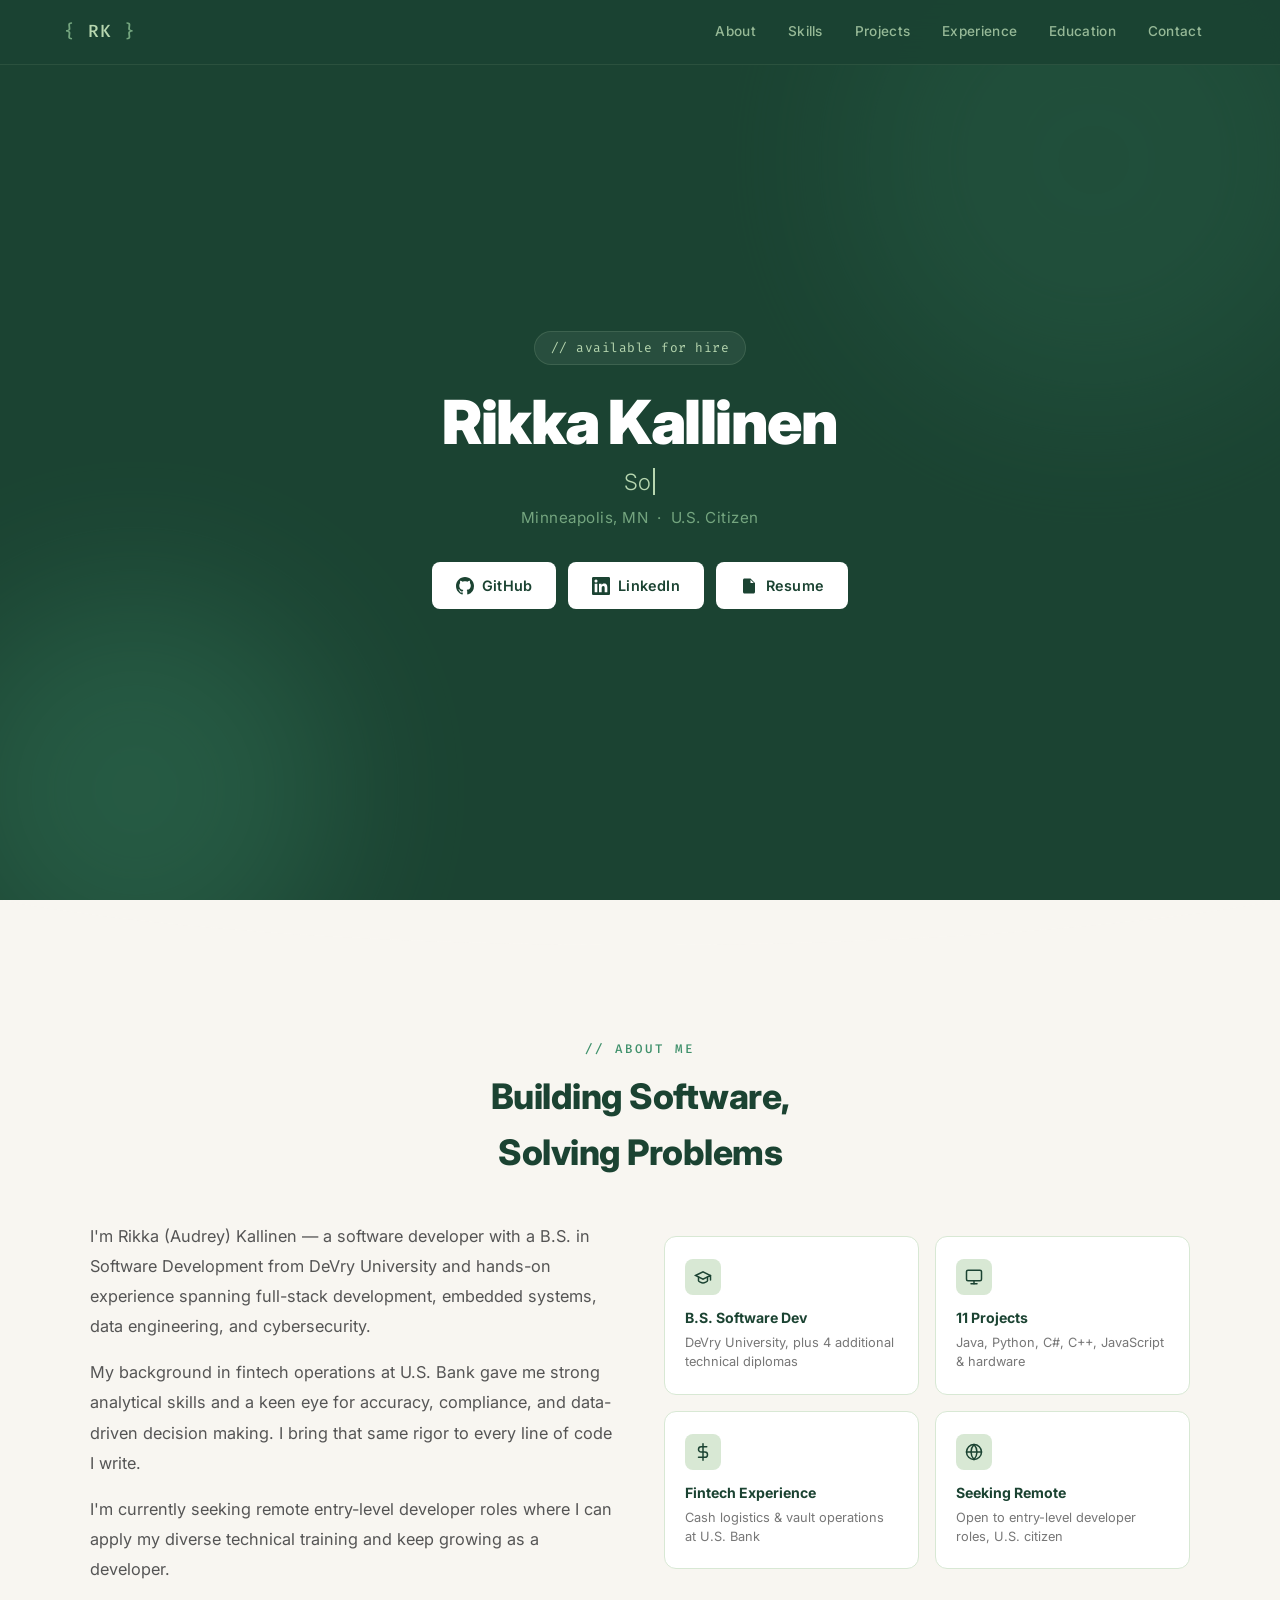
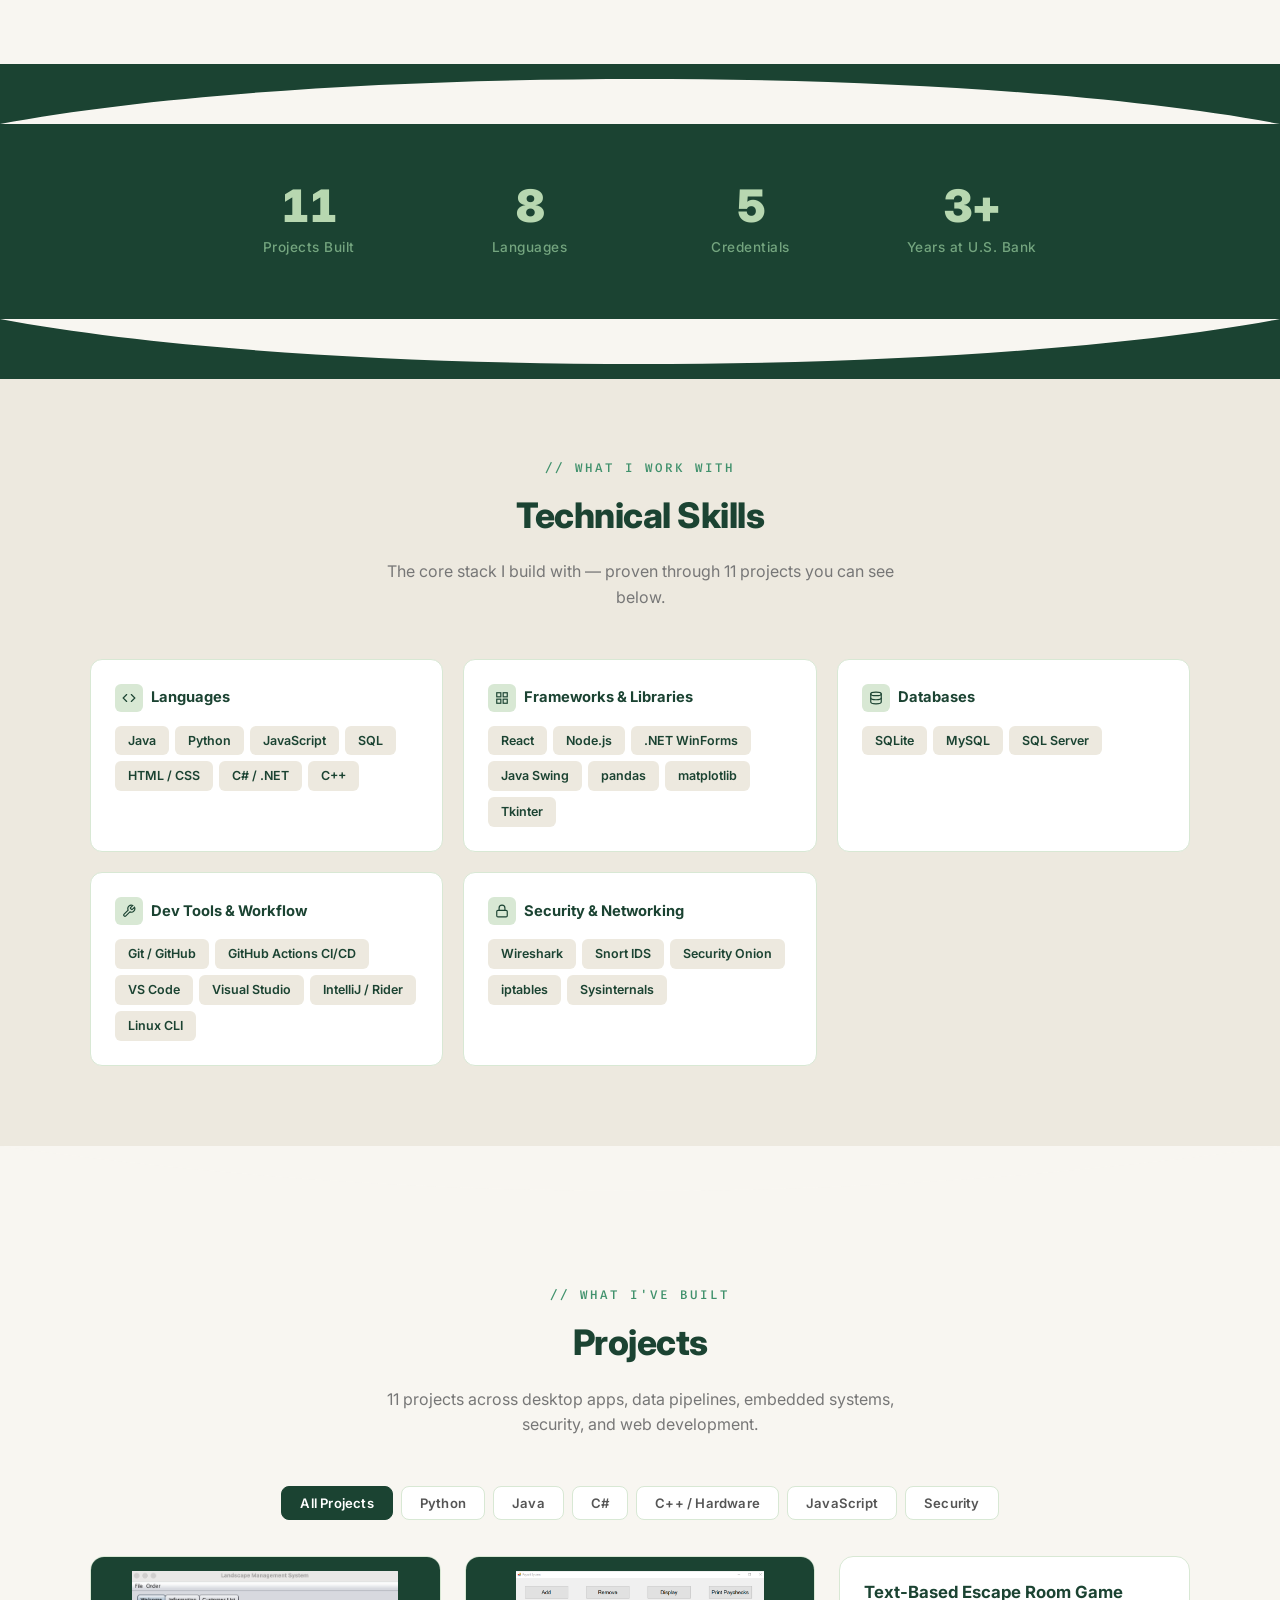
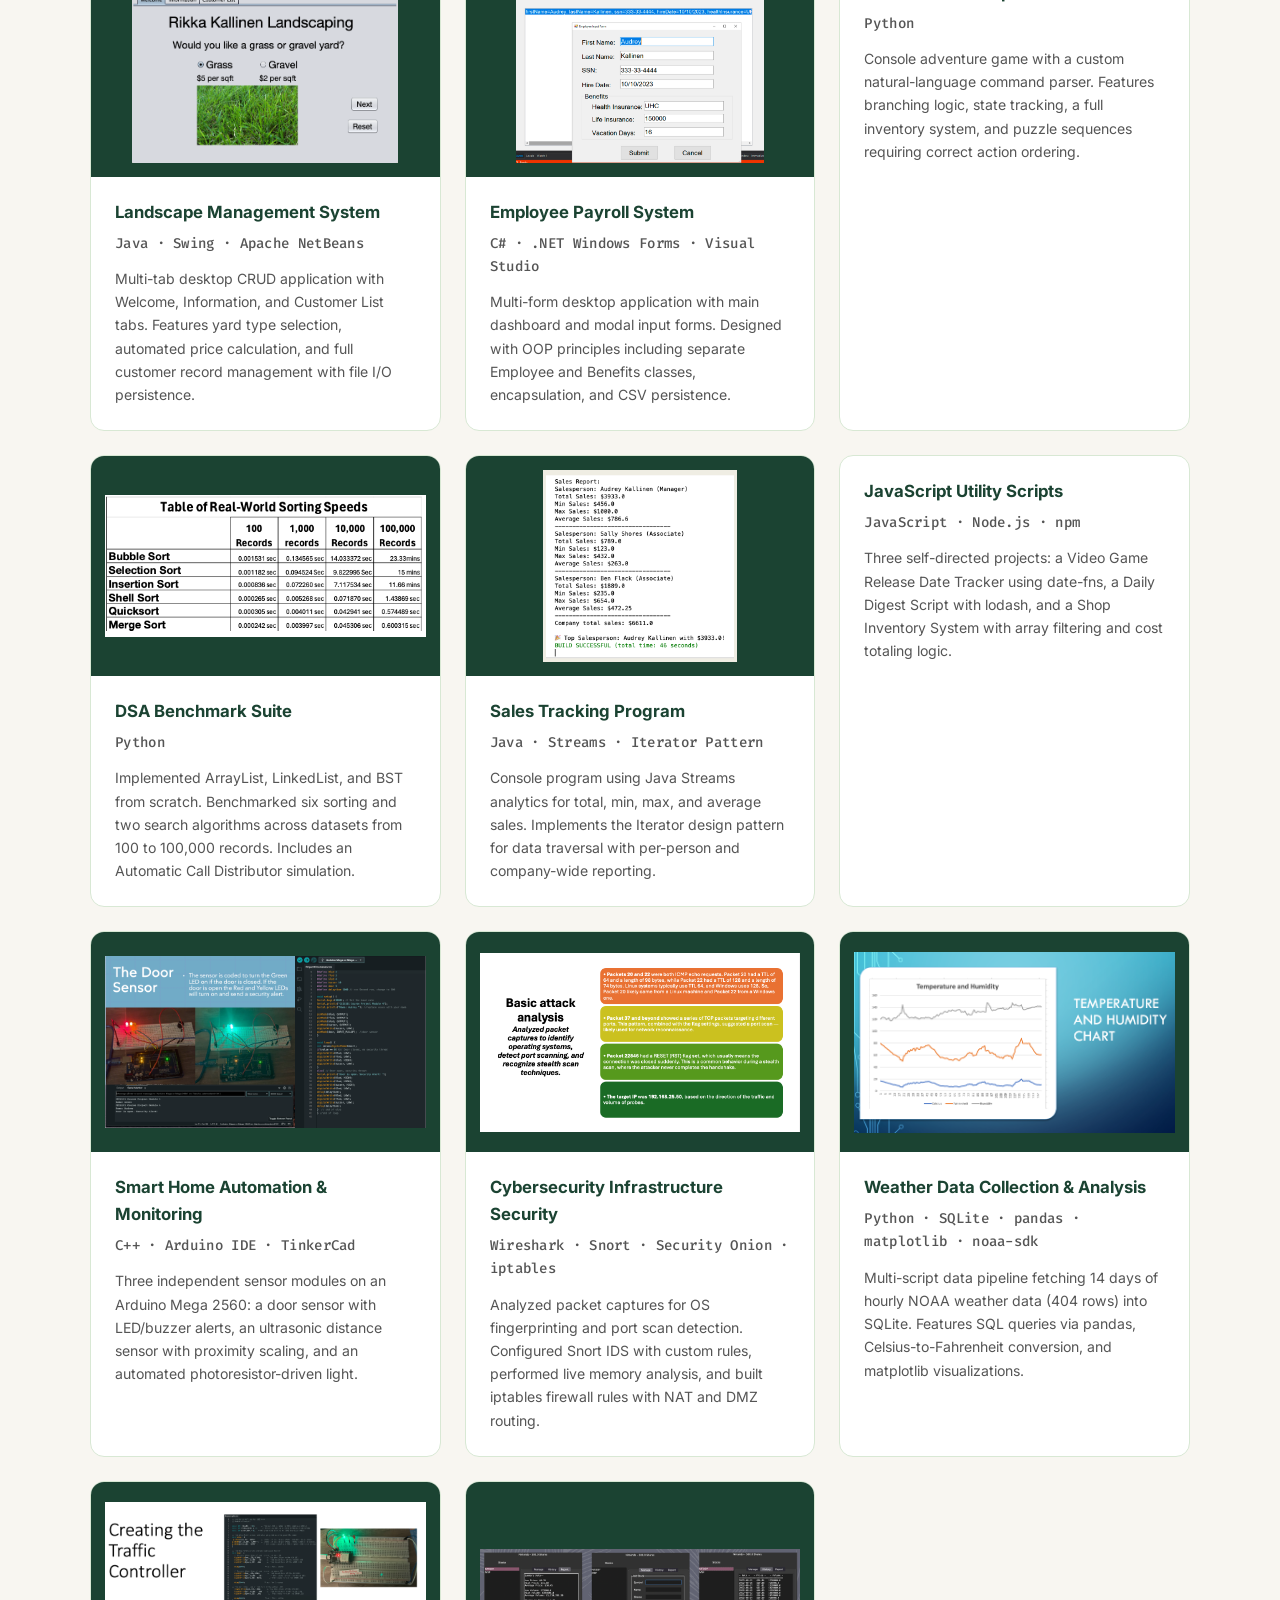
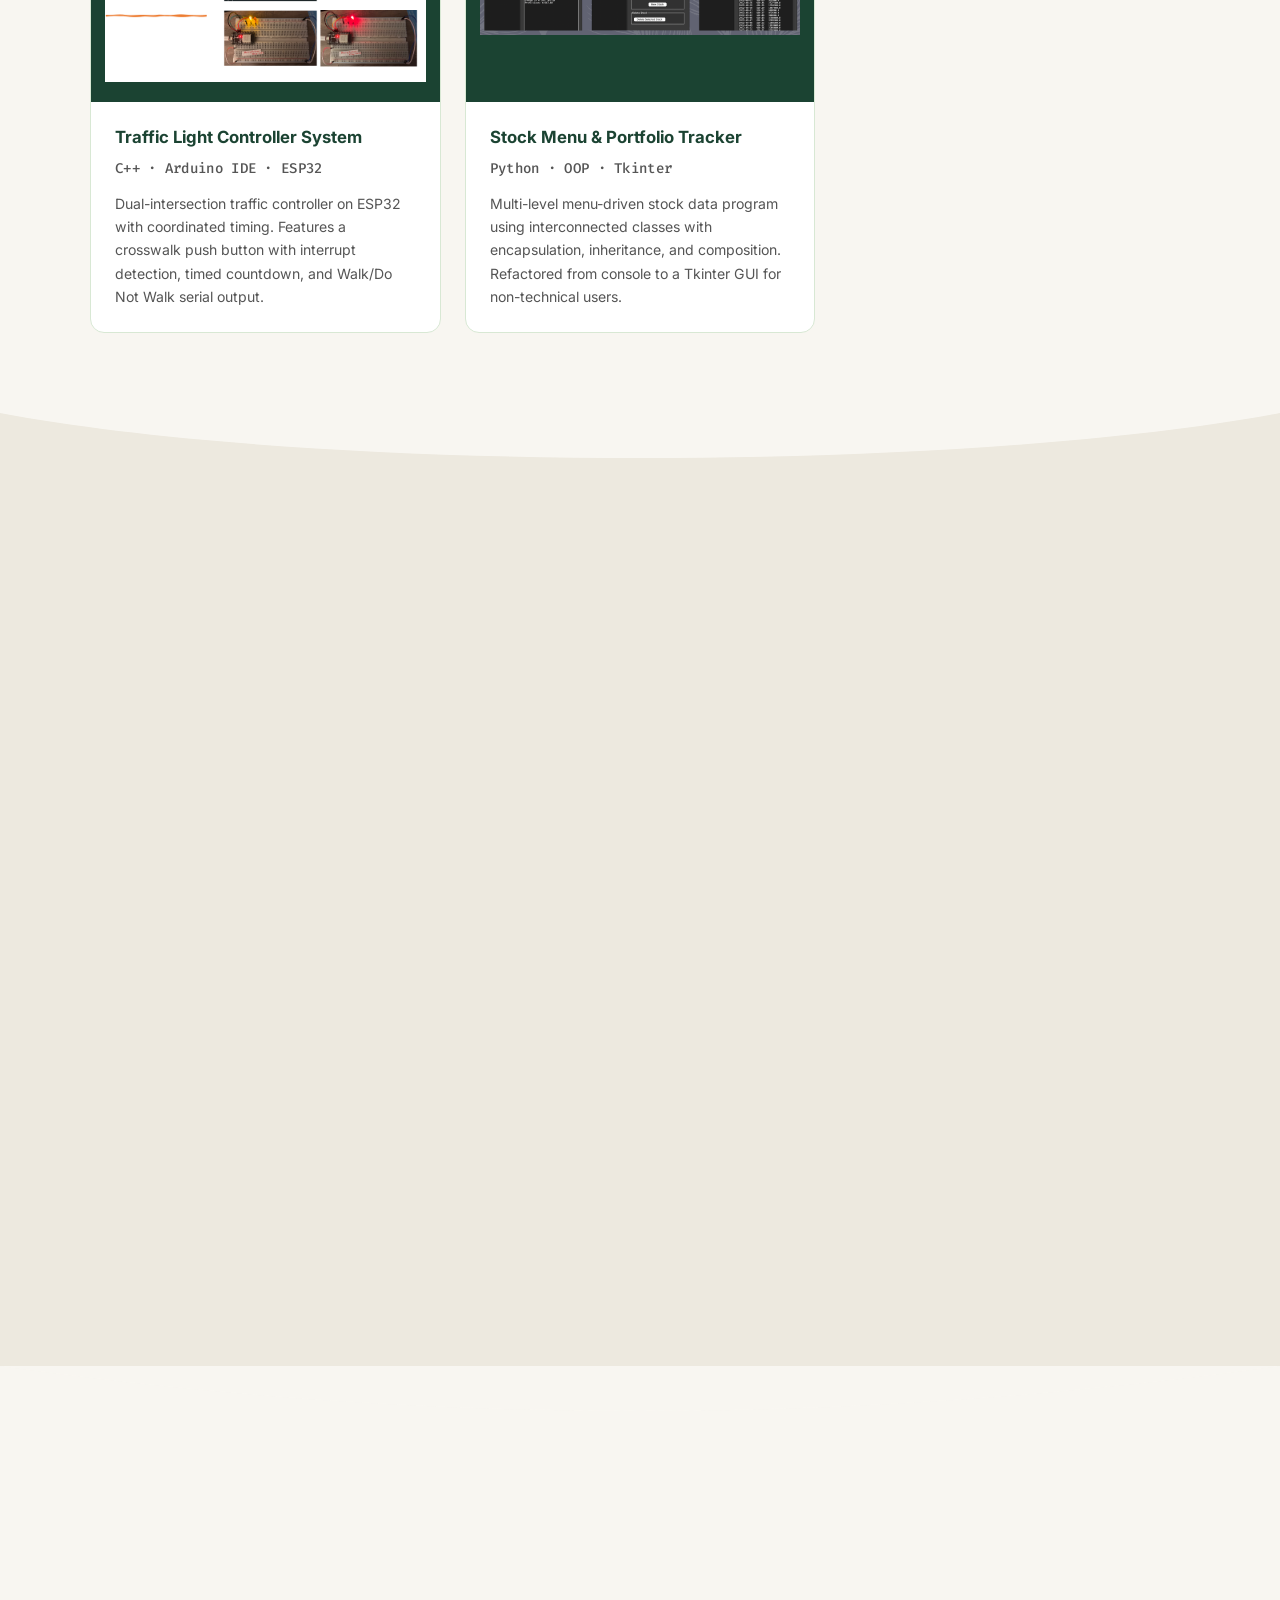
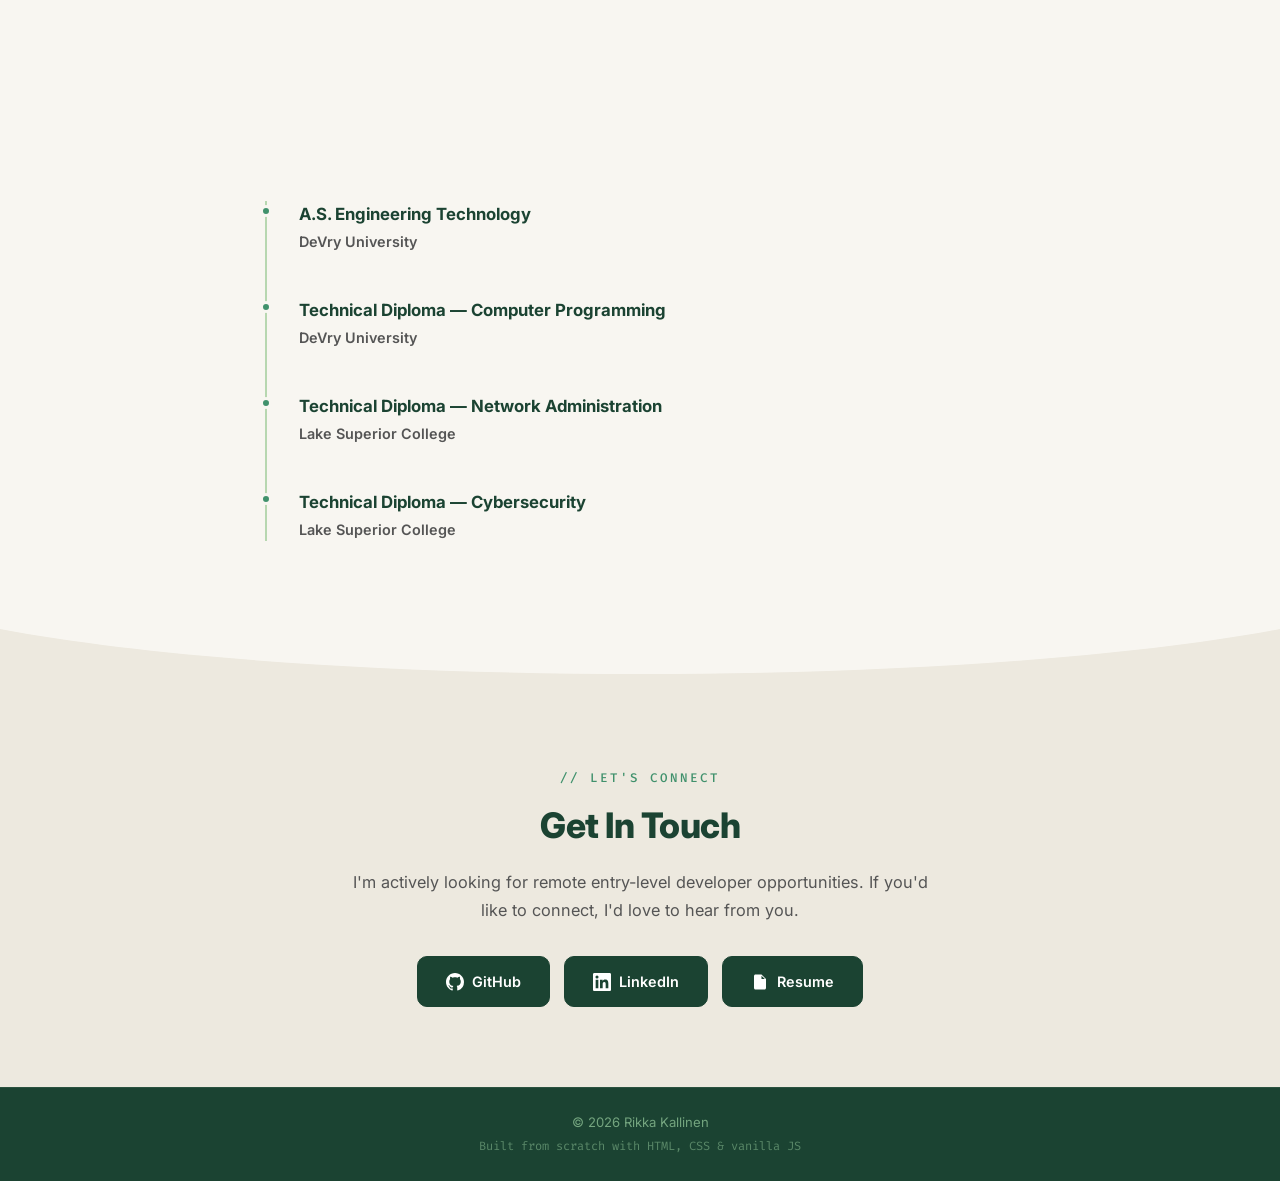
==== commit 5e729f2f: "Add Open Graph tags and preview image for social sharing" ====
--- a/index.html
+++ b/index.html
@@ -5,6 +5,14 @@
     <meta charset="UTF-8">
     <meta name="viewport" content="width=device-width, initial-scale=1.0">
     <title>Rikka Kallinen | Software Developer</title>
+    <meta name="description" content="Developer portfolio showcasing 11 projects across full-stack development, embedded systems, data engineering, and cybersecurity.">
+
+    <meta property="og:title" content="Rikka Kallinen | Software Developer">
+    <meta property="og:description" content="Developer portfolio showcasing 11 projects across full-stack, embedded systems, data engineering, and cybersecurity.">
+    <meta property="og:image" content="https://rikkakallinen.github.io/images/og-preview.png">
+    <meta property="og:url" content="https://rikkakallinen.github.io/">
+    <meta property="og:type" content="website">
+    <meta name="twitter:card" content="summary_large_image">
 
     <link rel="preconnect" href="https://fonts.googleapis.com">
     <link rel="preconnect" href="https://fonts.gstatic.com" crossorigin>
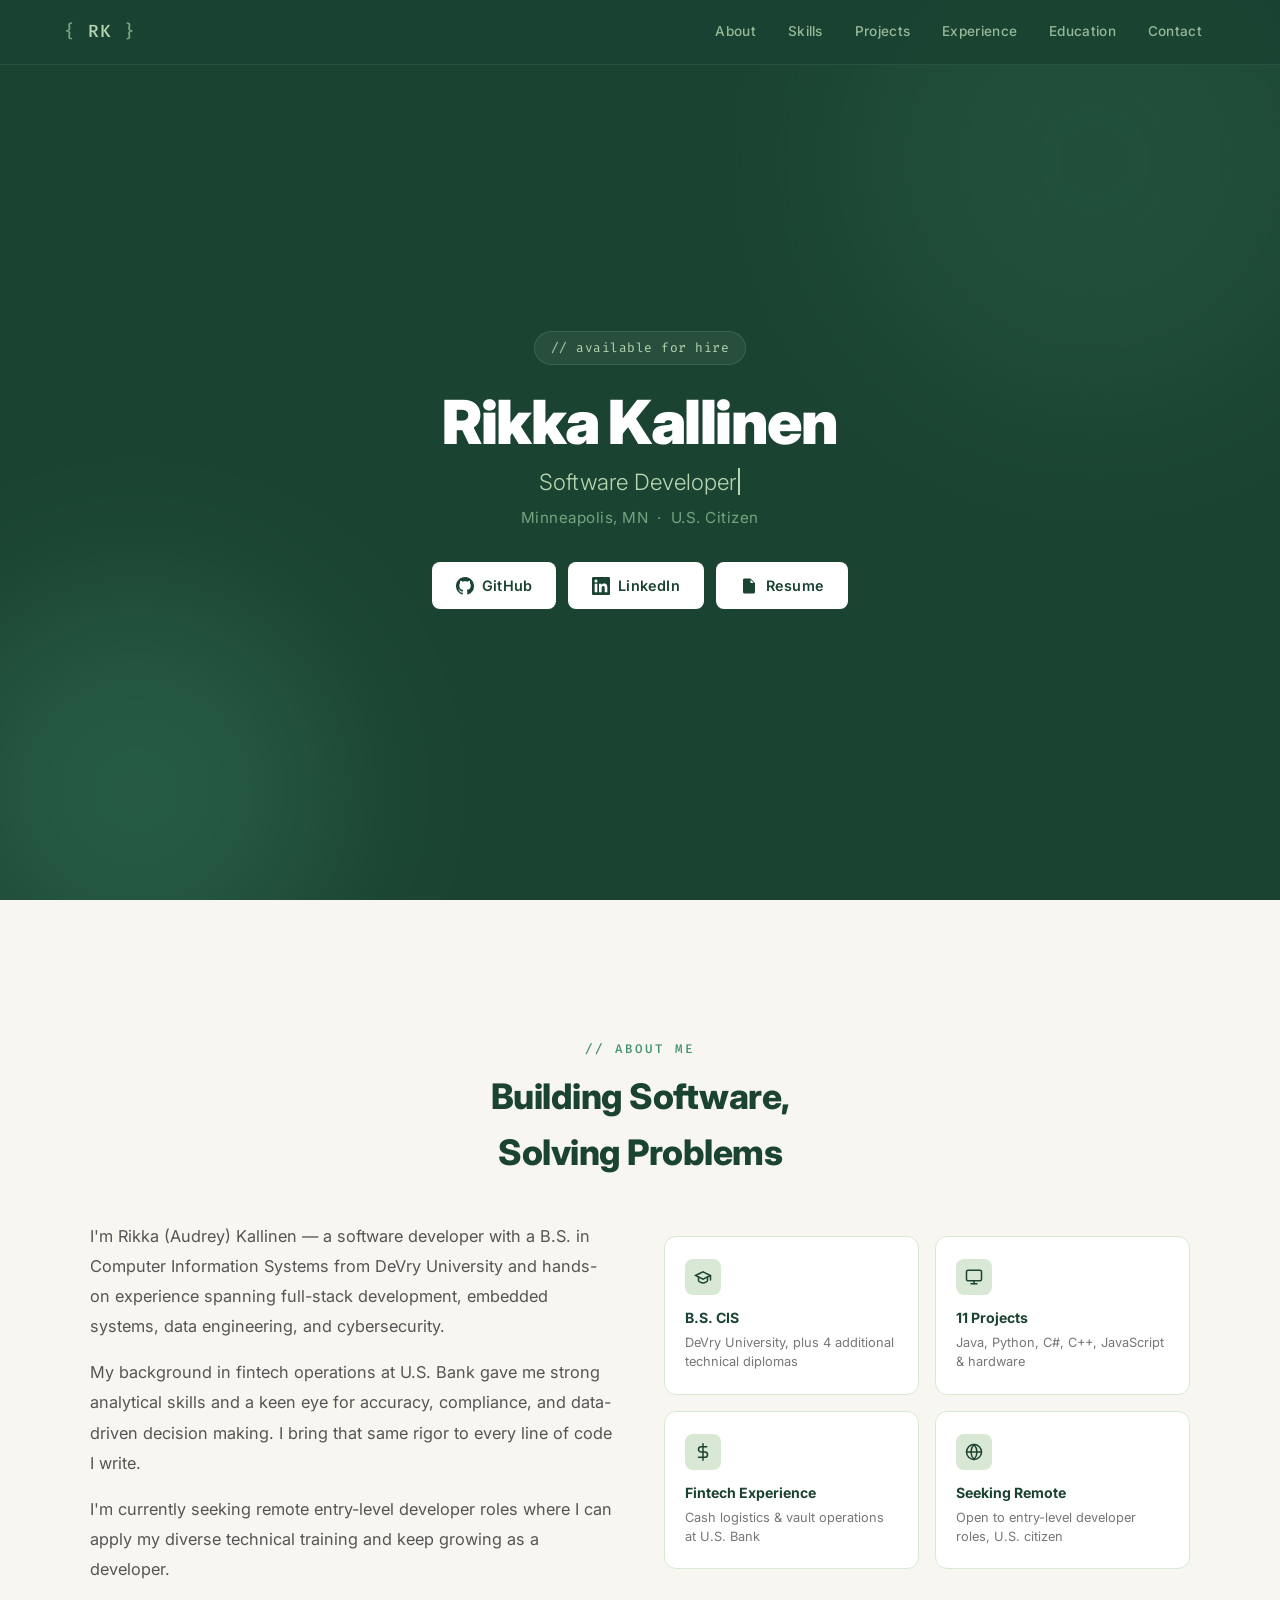
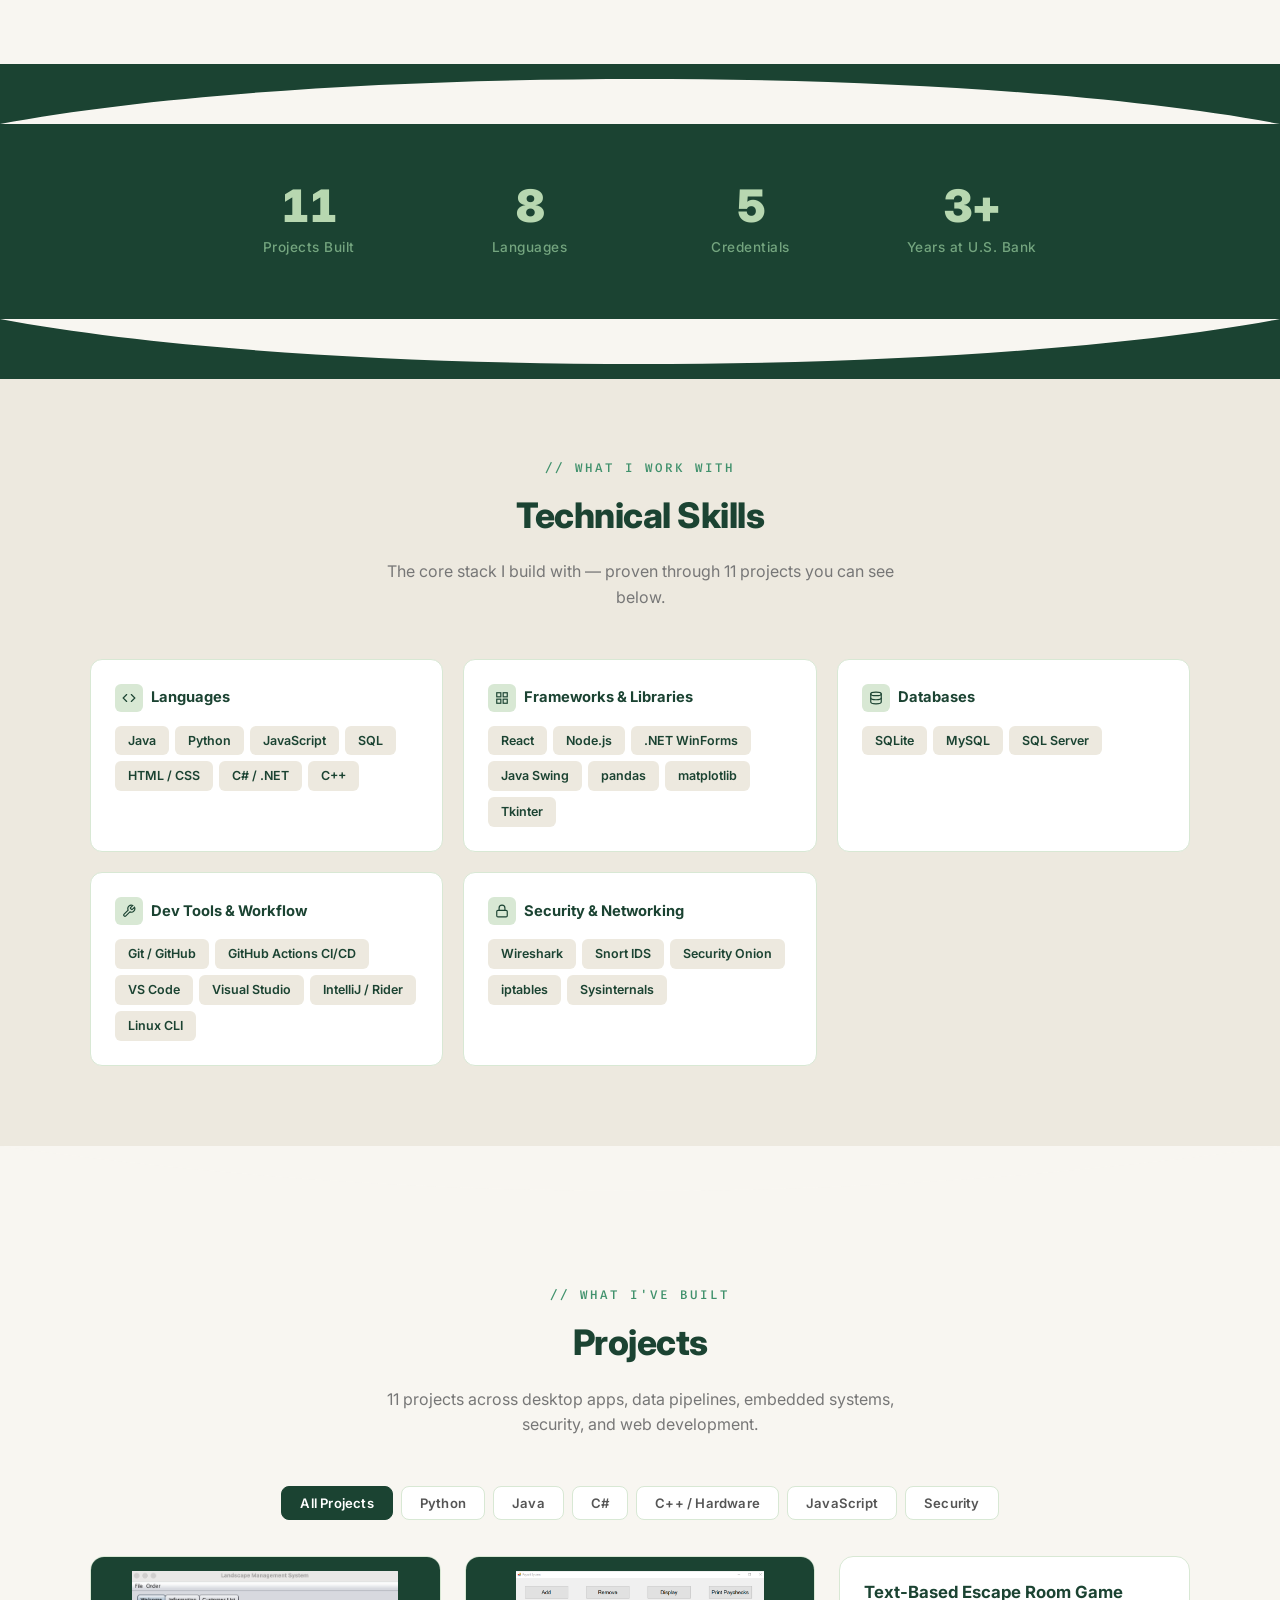
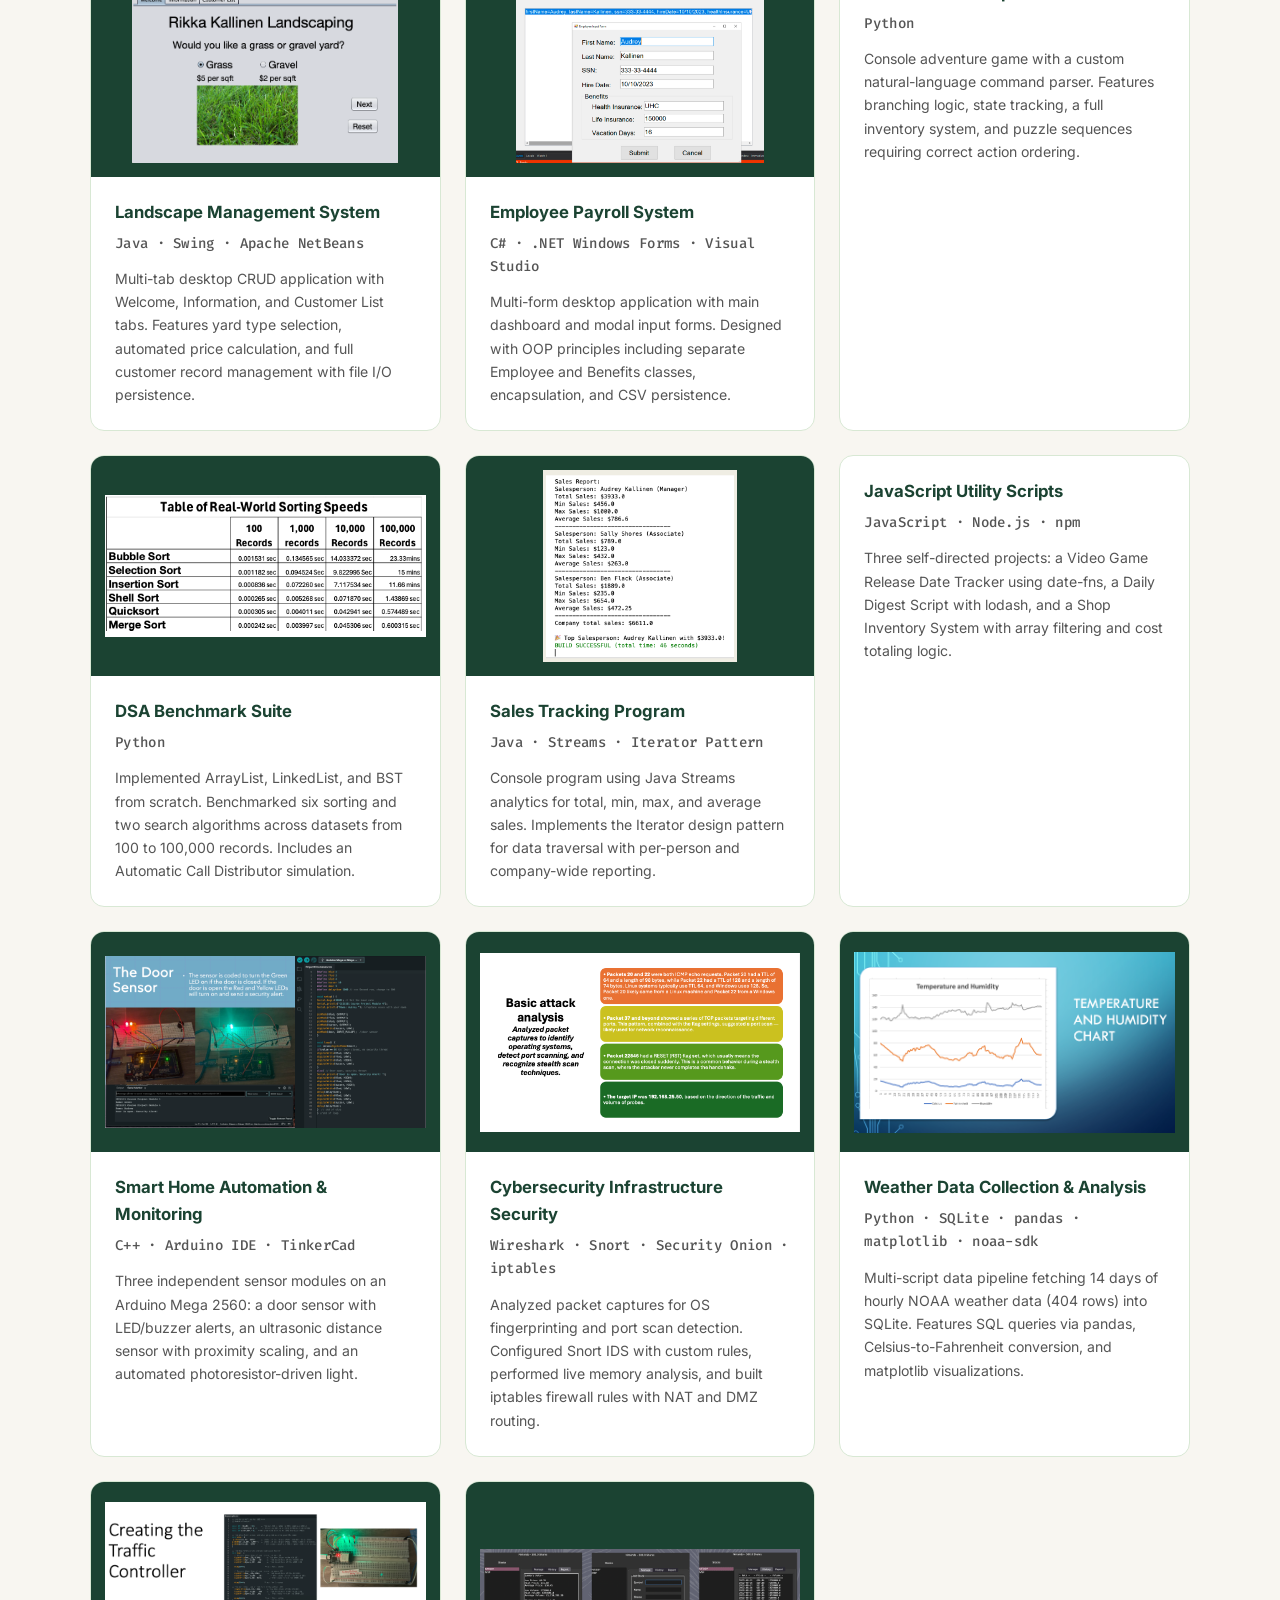
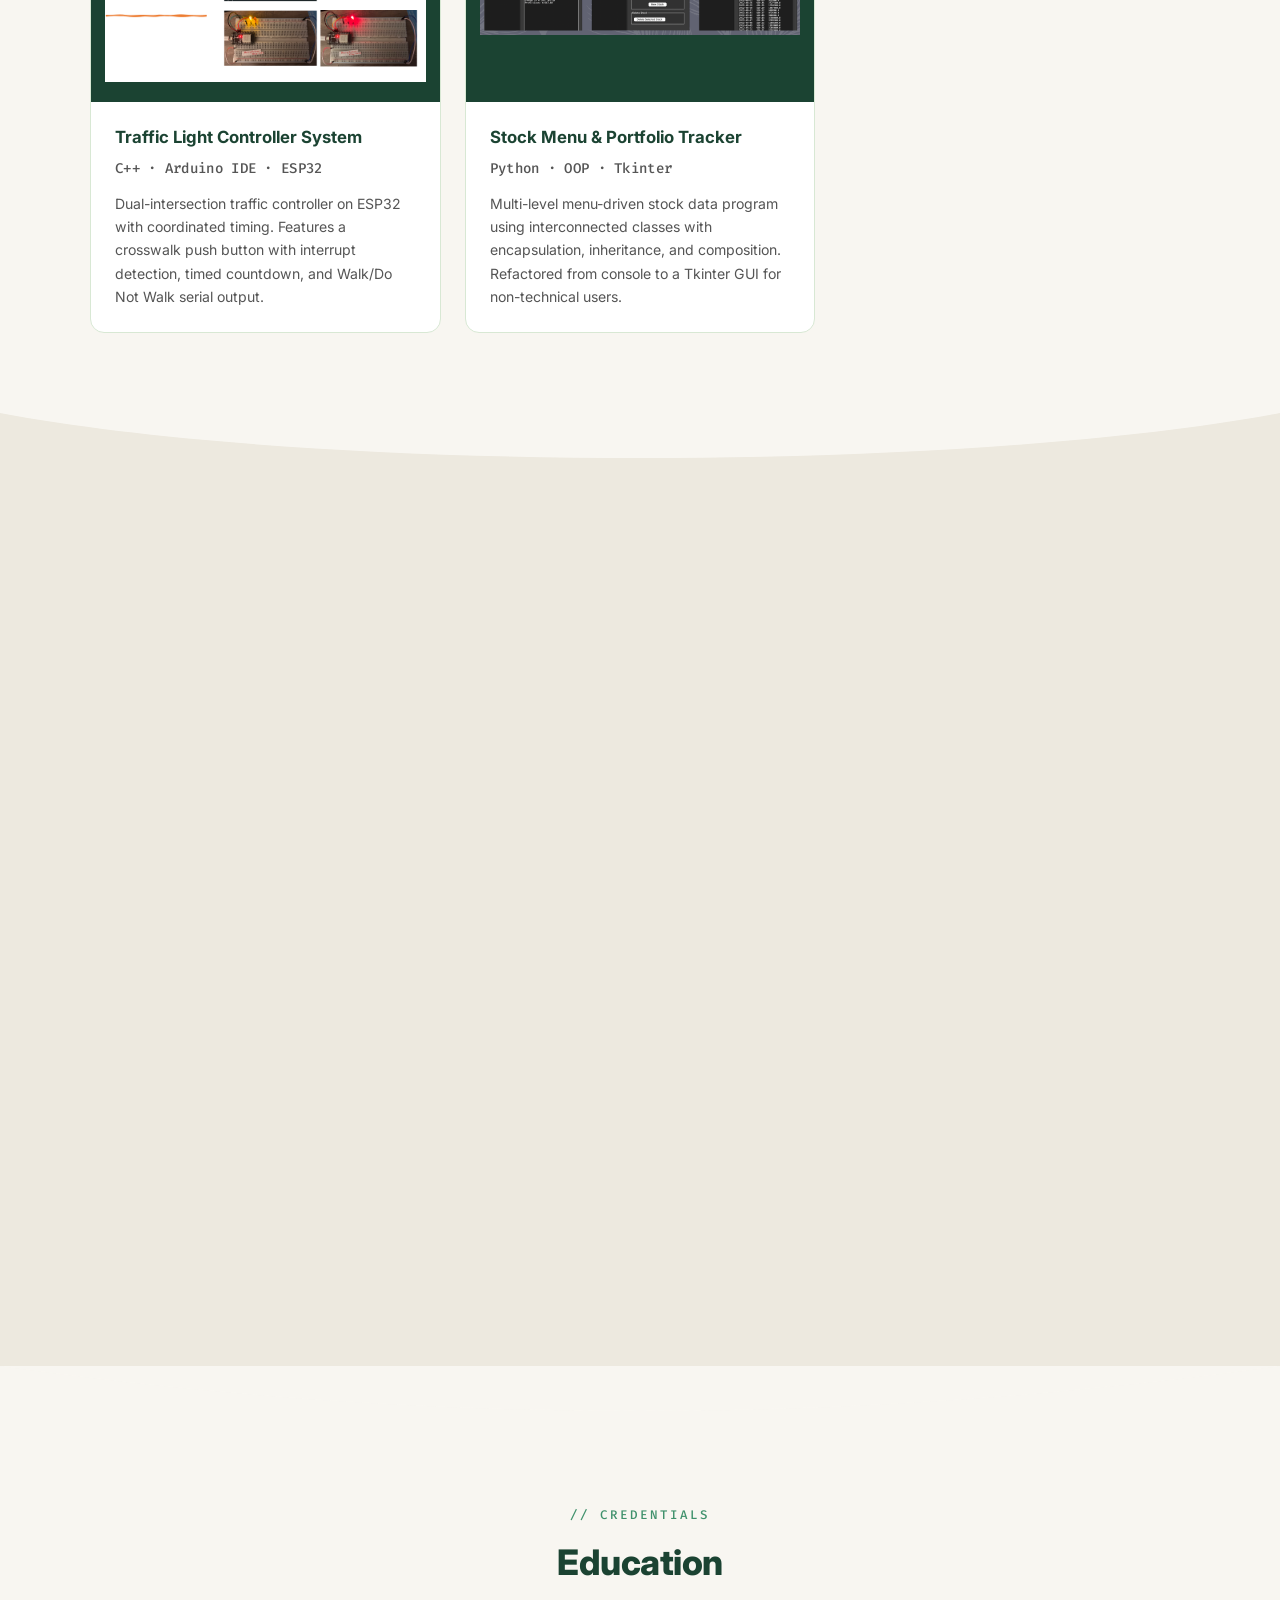
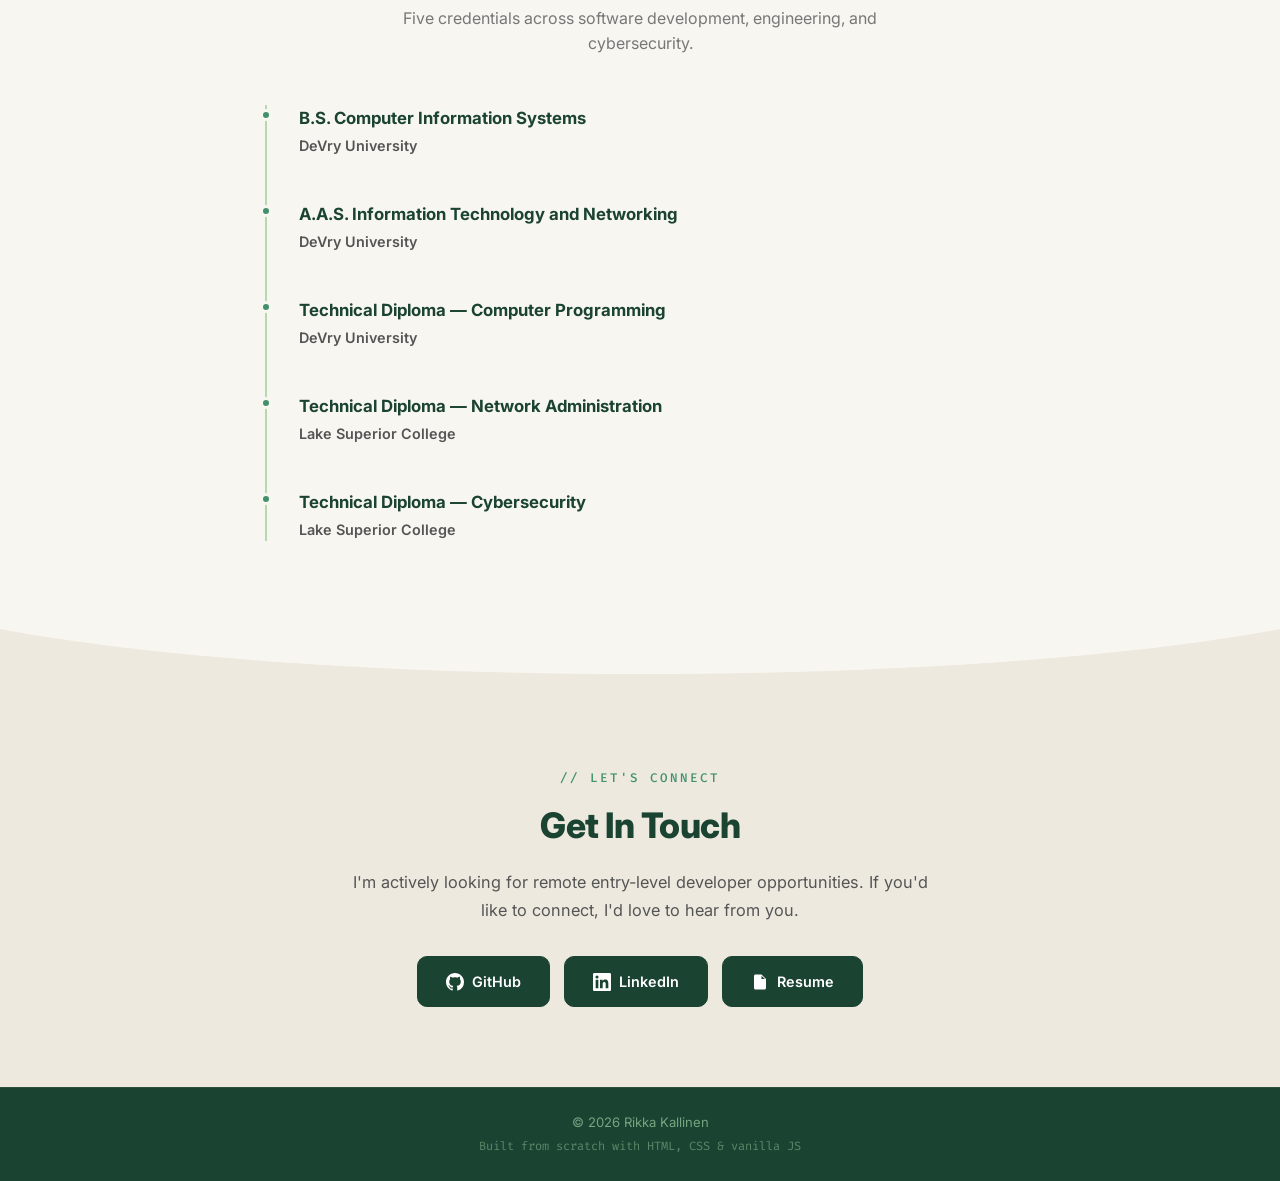
==== commit a9b7d7f7: "Correct degree names: B.S. CIS and A.A.S. IT and Networking" ====
--- a/index.html
+++ b/index.html
@@ -88,7 +88,7 @@
         <div class="about-grid" style="margin-top: 40px;">
 
             <div class="about-text reveal">
-                <p>I'm Rikka (Audrey) Kallinen &mdash; a software developer with a B.S. in Software Development from DeVry University and hands-on experience spanning full-stack development, embedded systems, data engineering, and cybersecurity.</p>
+                <p>I'm Rikka (Audrey) Kallinen &mdash; a software developer with a B.S. in Computer Information Systems from DeVry University and hands-on experience spanning full-stack development, embedded systems, data engineering, and cybersecurity.</p>
                 <p>My background in fintech operations at U.S. Bank gave me strong analytical skills and a keen eye for accuracy, compliance, and data-driven decision making. I bring that same rigor to every line of code I write.</p>
                 <p>I'm currently seeking remote entry-level developer roles where I can apply my diverse technical training and keep growing as a developer.</p>
             </div>
@@ -98,7 +98,7 @@
                     <div class="about-card-icon">
                         <svg width="18" height="18" viewBox="0 0 24 24" fill="none" stroke="currentColor" stroke-width="2" stroke-linecap="round"><path d="M22 10v6M2 10l10-5 10 5-10 5z"/><path d="M6 12v5c0 1 4 3 6 3s6-2 6-3v-5"/></svg>
                     </div>
-                    <h4>B.S. Software Dev</h4>
+                    <h4>B.S. CIS</h4>
                     <p>DeVry University, plus 4 additional technical diplomas</p>
                 </div>
                 <div class="about-card">
@@ -493,11 +493,11 @@
 
         <div class="timeline">
             <div class="timeline-item reveal-left">
-                <h3>B.S. Software Development</h3>
+                <h3>B.S. Computer Information Systems</h3>
                 <p class="timeline-meta">DeVry University</p>
             </div>
             <div class="timeline-item reveal-left">
-                <h3>A.S. Engineering Technology</h3>
+                <h3>A.A.S. Information Technology and Networking</h3>
                 <p class="timeline-meta">DeVry University</p>
             </div>
             <div class="timeline-item reveal-left">
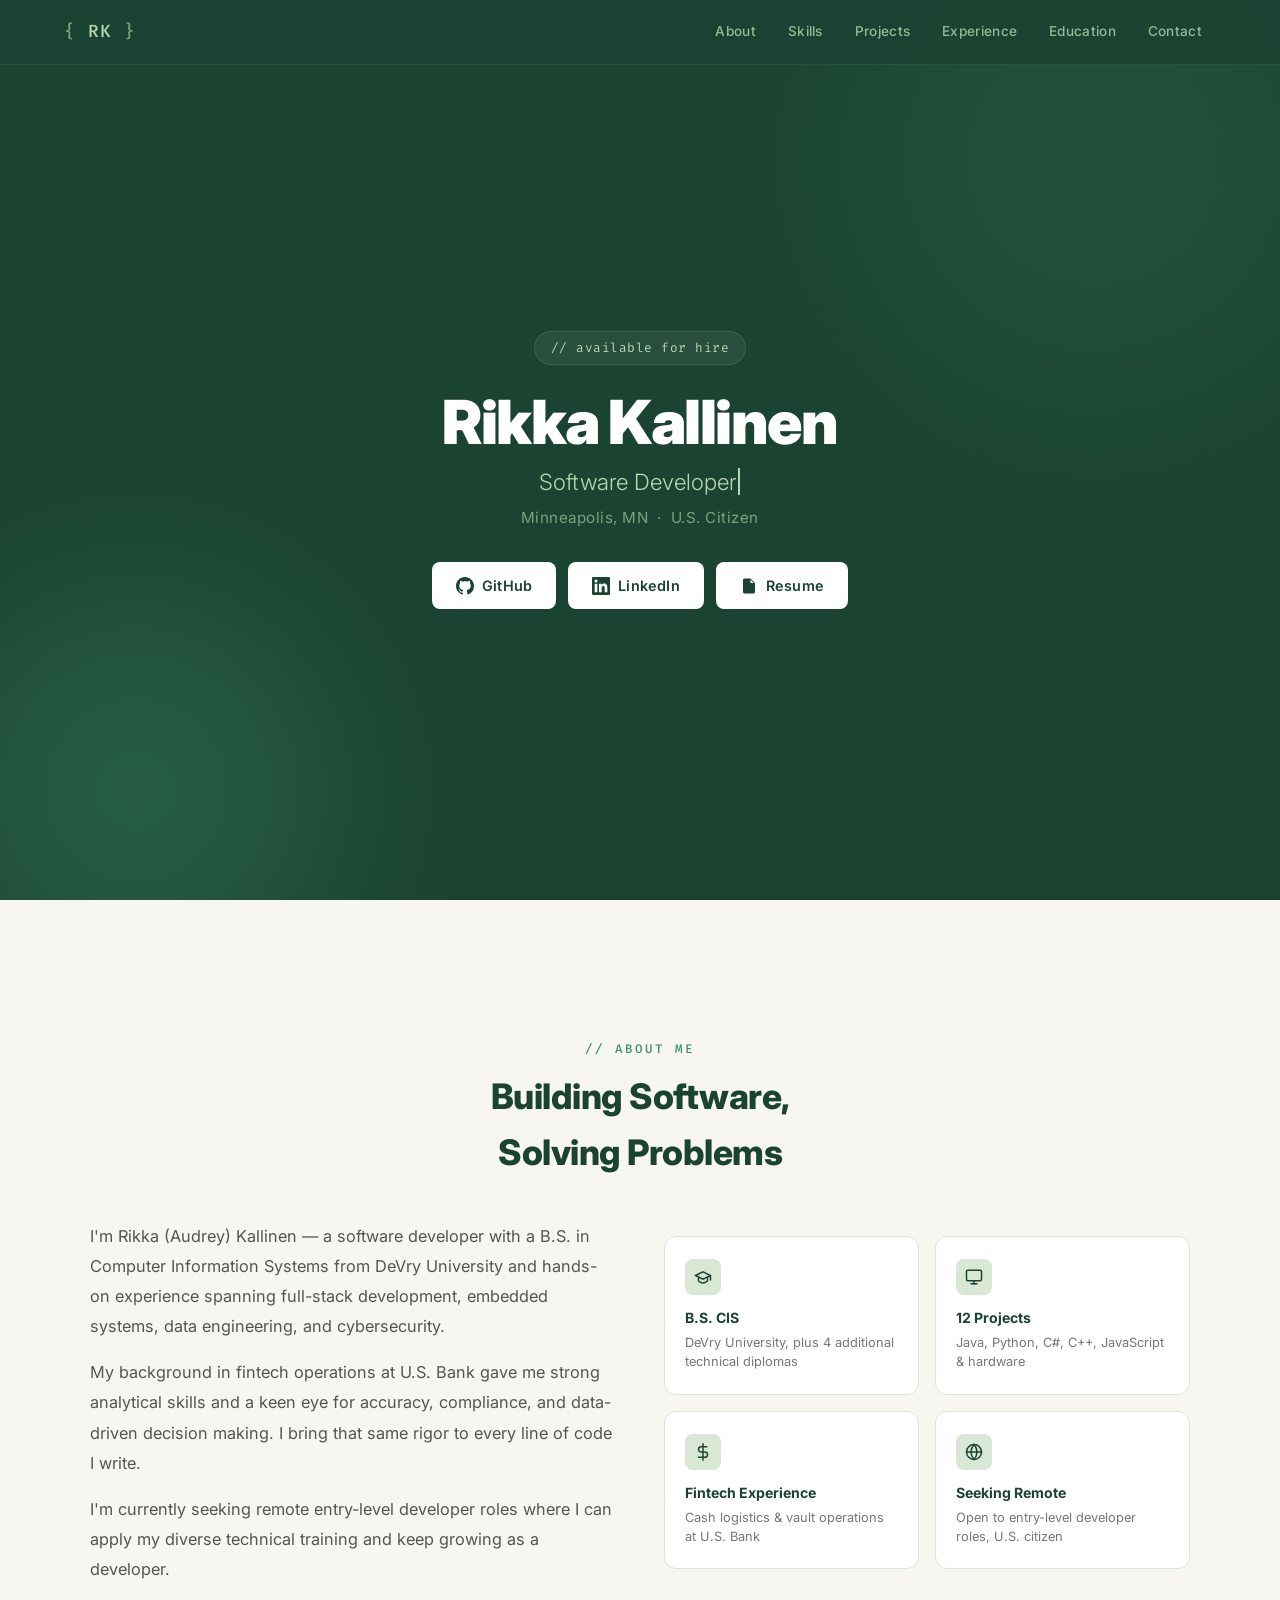
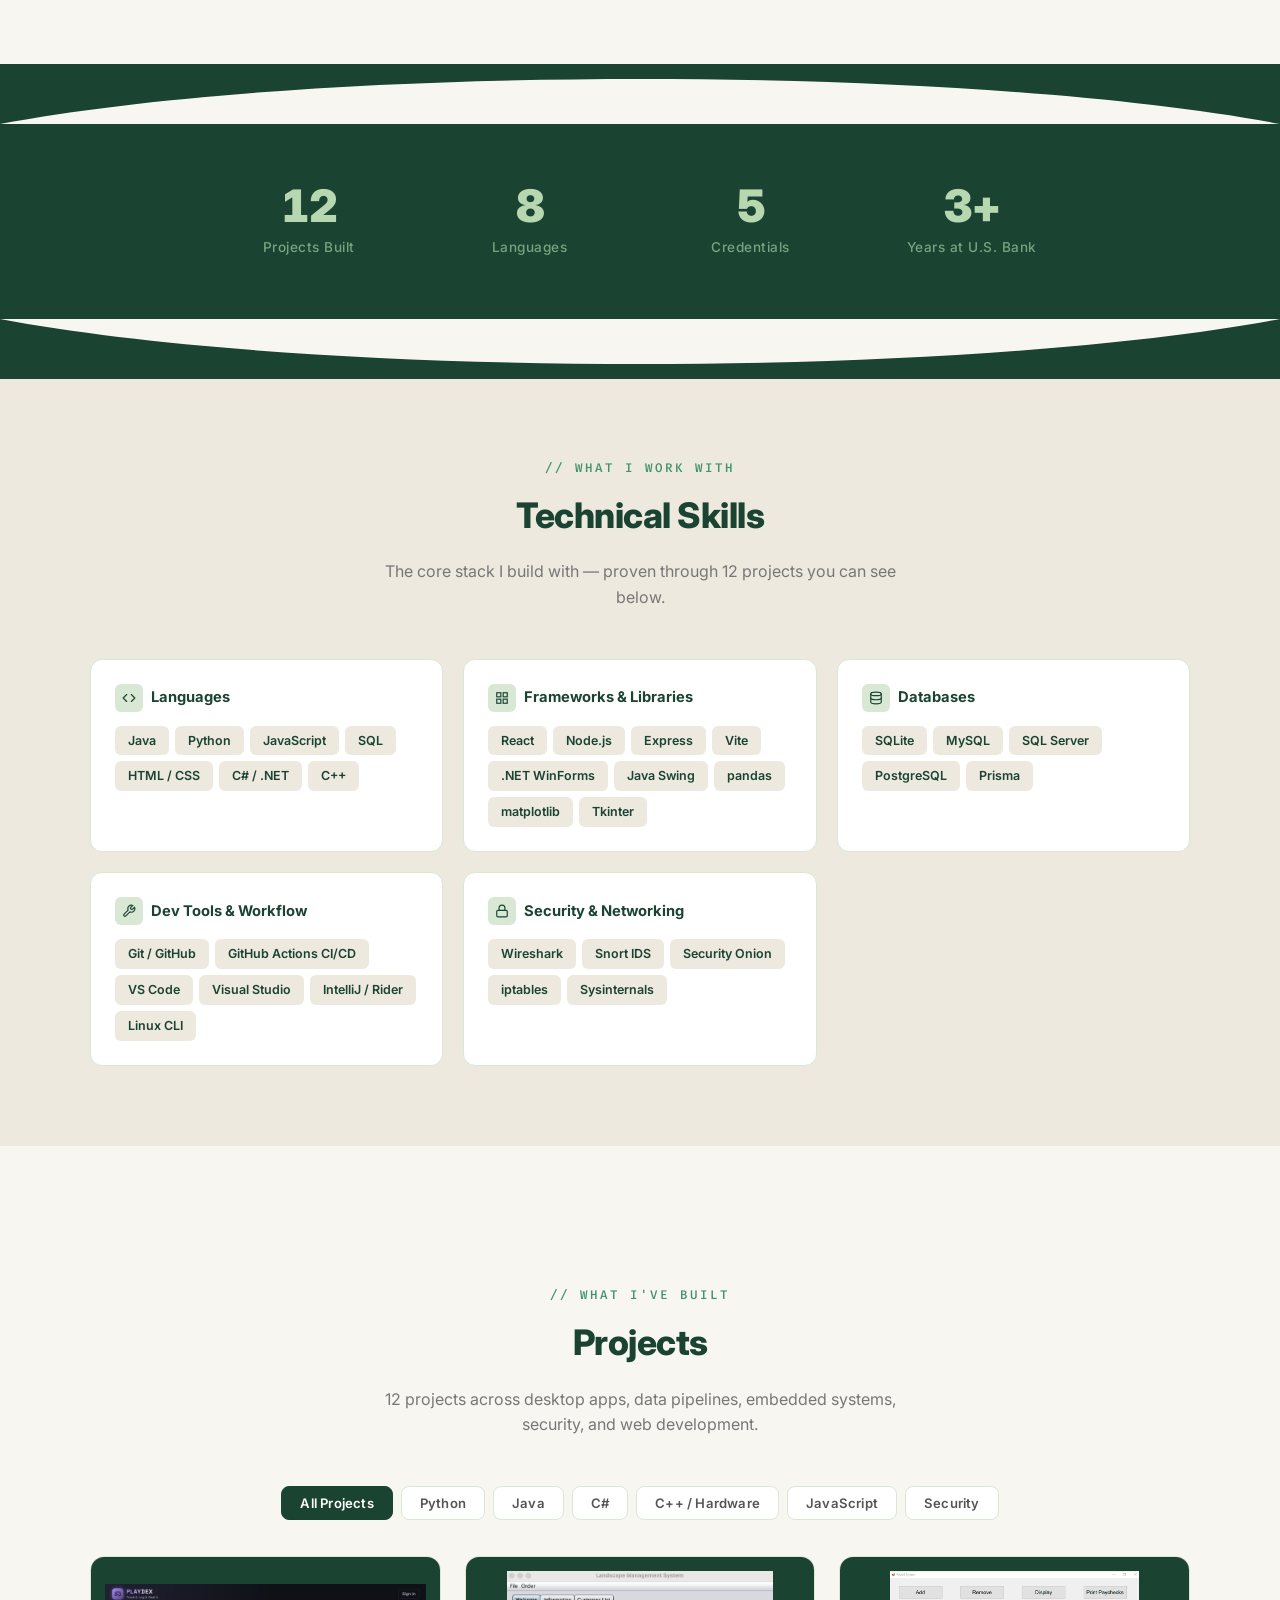
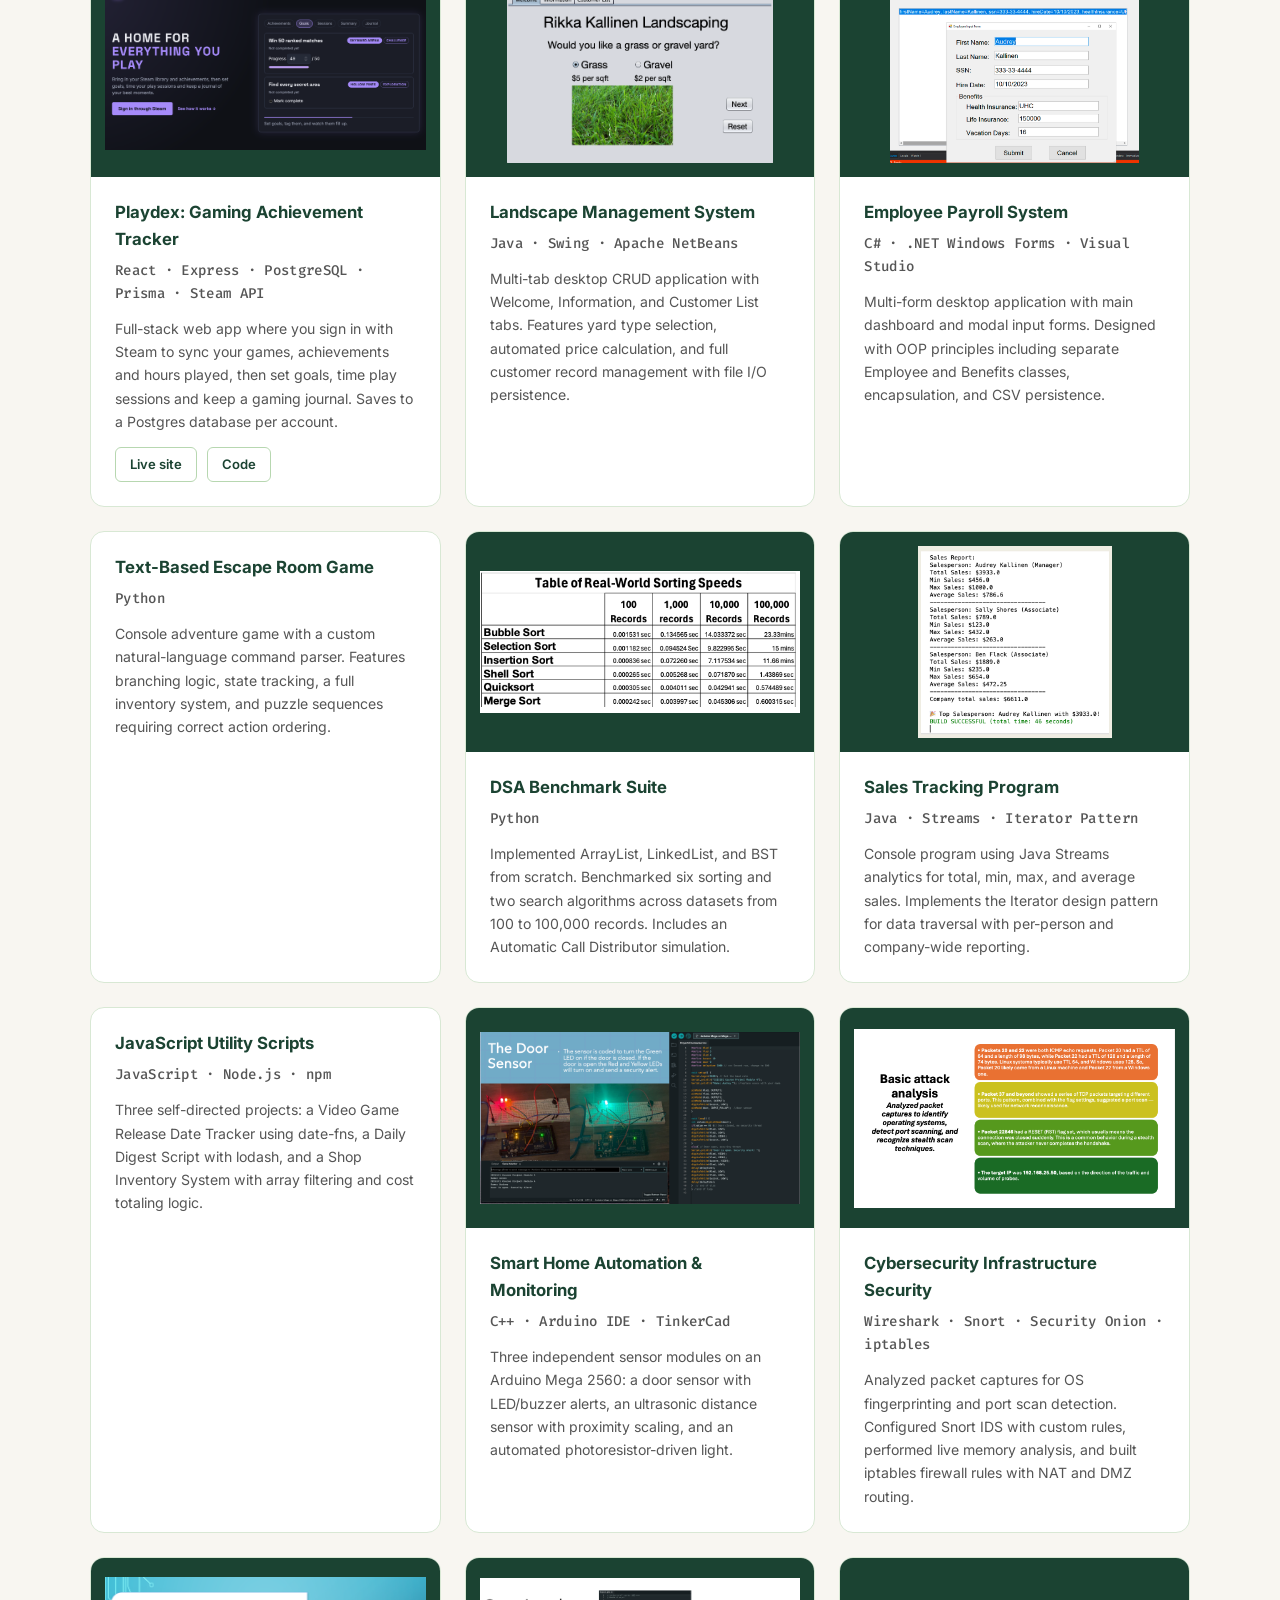
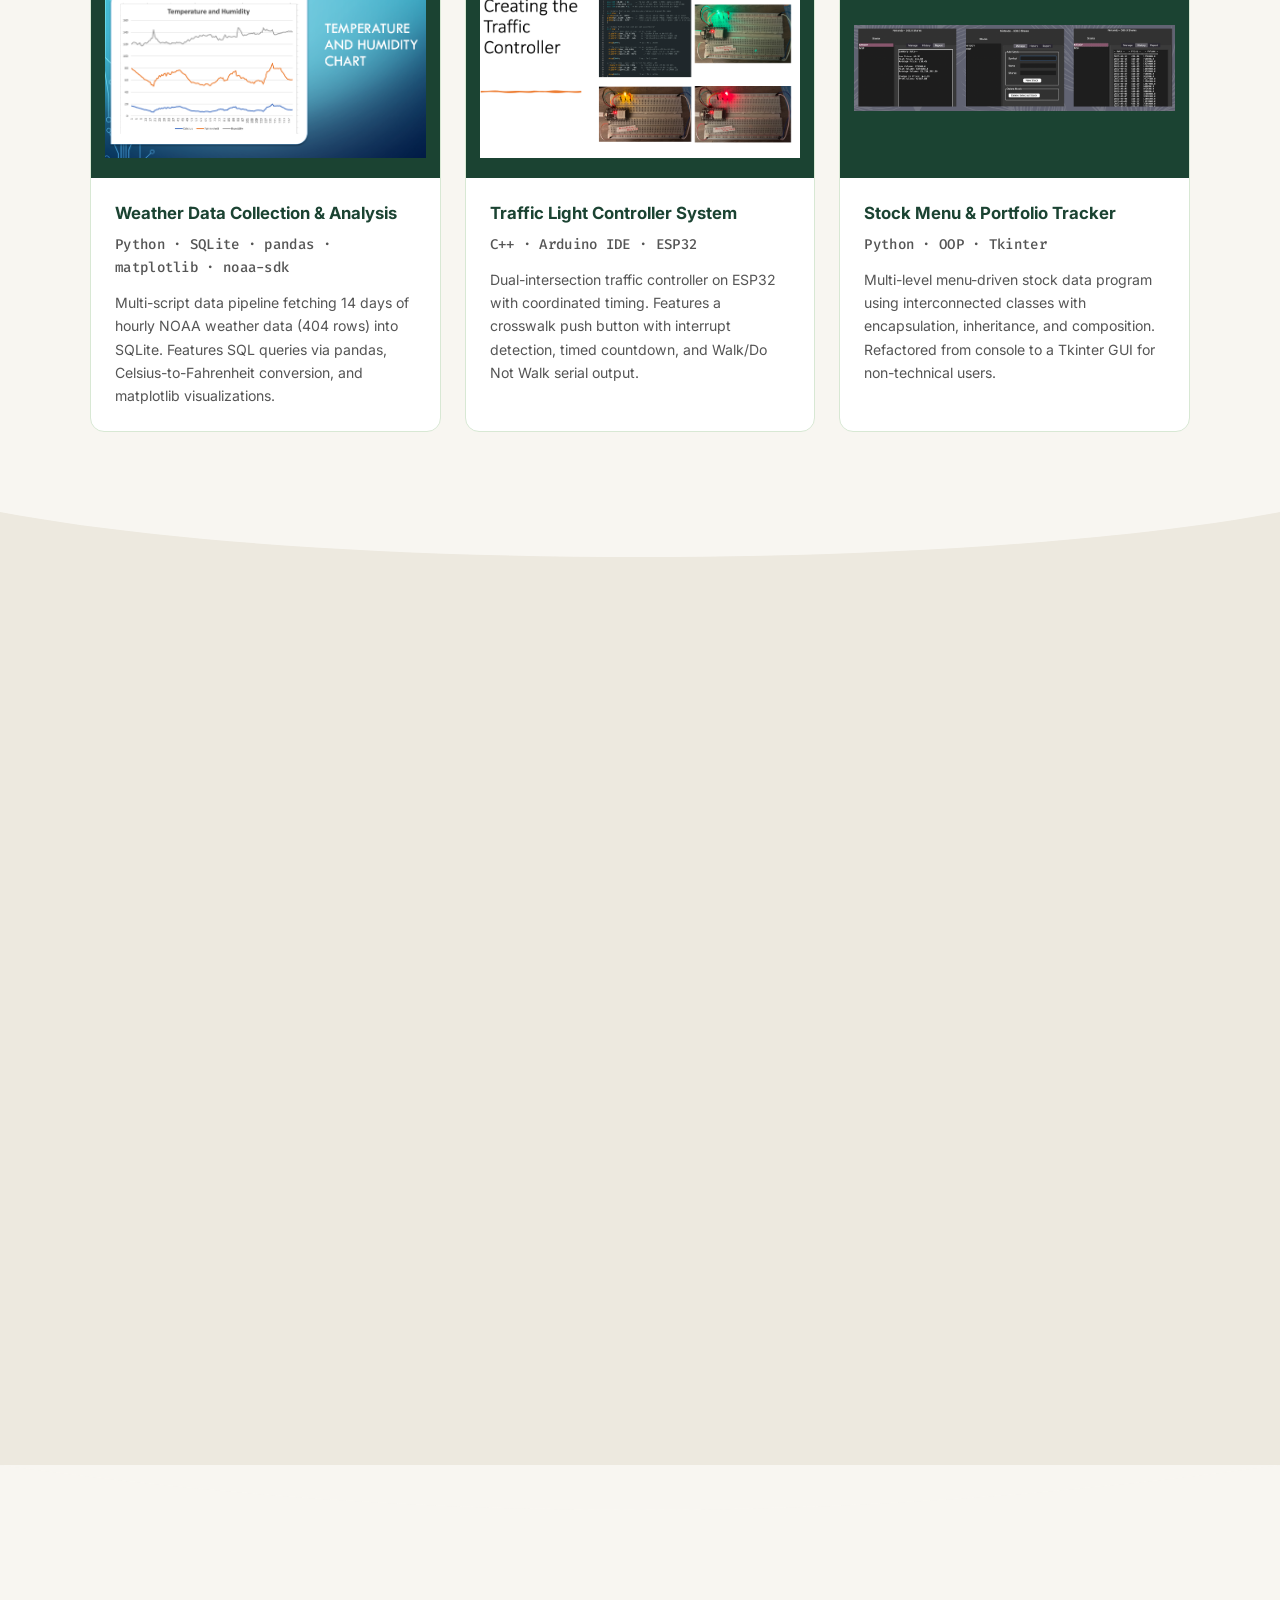
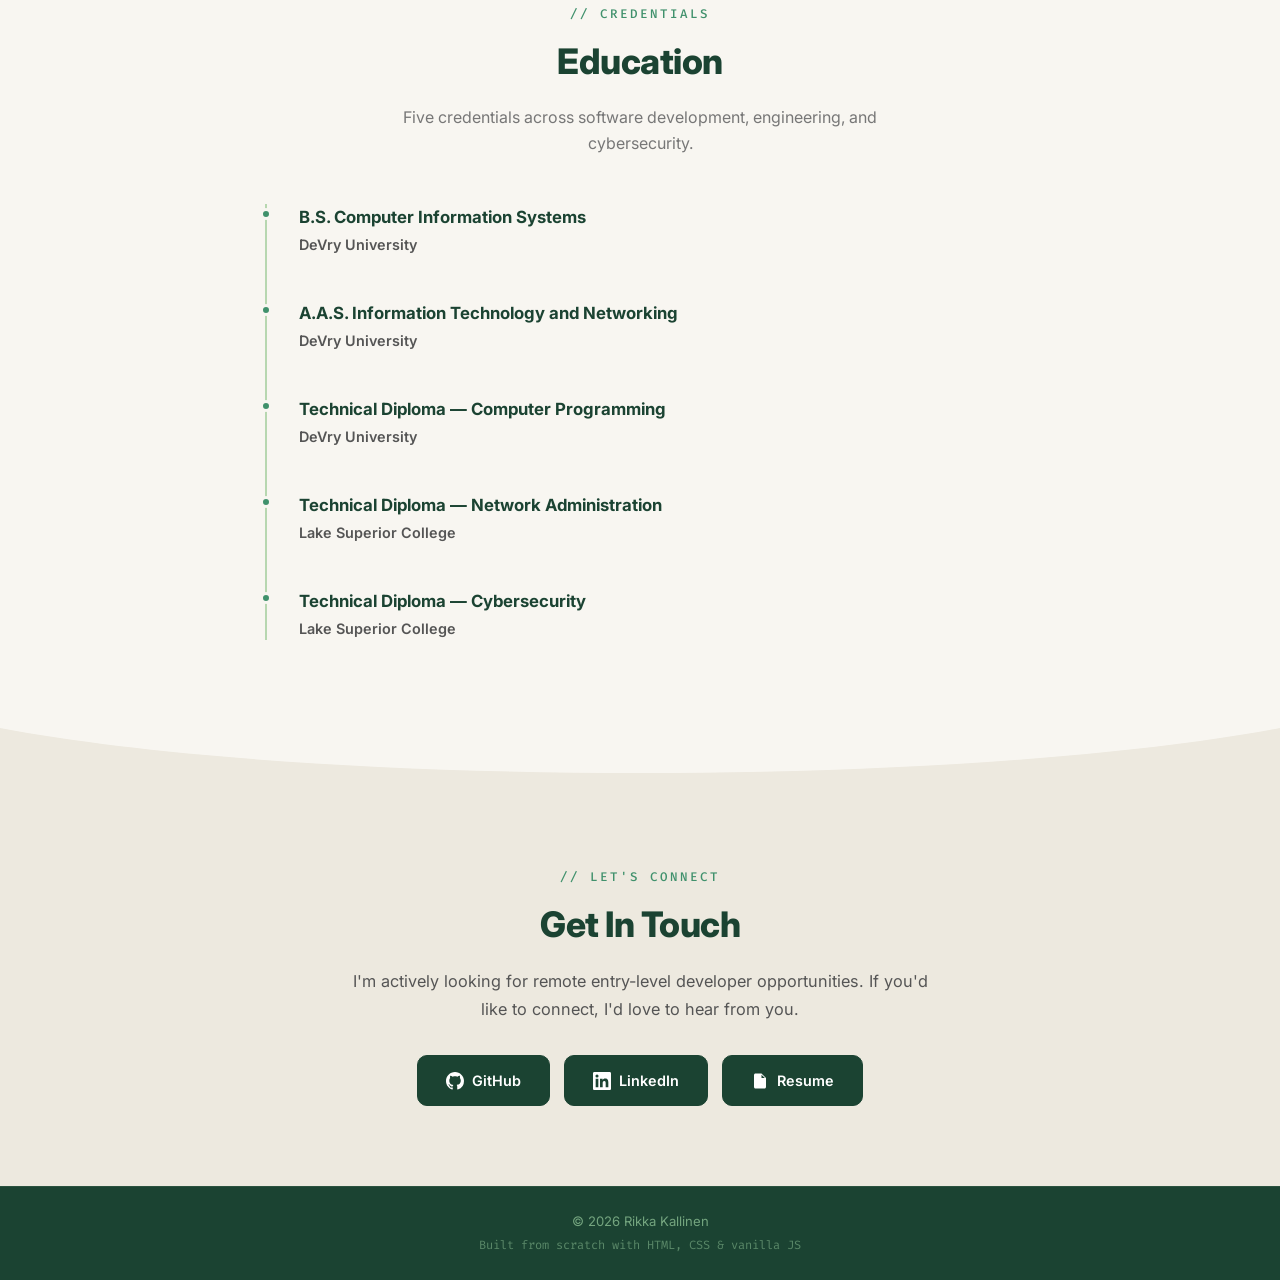
==== commit 8c96f8f2: "Add Playdex: project card with live and code links, resume entry, 12 projects, and Express, Vite, Po" ====
--- a/index.html
+++ b/index.html
@@ -5,10 +5,10 @@
     <meta charset="UTF-8">
     <meta name="viewport" content="width=device-width, initial-scale=1.0">
     <title>Rikka Kallinen | Software Developer</title>
-    <meta name="description" content="Developer portfolio showcasing 11 projects across full-stack development, embedded systems, data engineering, and cybersecurity.">
+    <meta name="description" content="Developer portfolio showcasing 12 projects across full-stack development, embedded systems, data engineering, and cybersecurity.">
 
     <meta property="og:title" content="Rikka Kallinen | Software Developer">
-    <meta property="og:description" content="Developer portfolio showcasing 11 projects across full-stack, embedded systems, data engineering, and cybersecurity.">
+    <meta property="og:description" content="Developer portfolio showcasing 12 projects across full-stack, embedded systems, data engineering, and cybersecurity.">
     <meta property="og:image" content="https://rikkakallinen.github.io/images/og-preview.png">
     <meta property="og:url" content="https://rikkakallinen.github.io/">
     <meta property="og:type" content="website">
@@ -105,7 +105,7 @@
                     <div class="about-card-icon">
                         <svg width="18" height="18" viewBox="0 0 24 24" fill="none" stroke="currentColor" stroke-width="2" stroke-linecap="round"><rect x="2" y="3" width="20" height="14" rx="2"/><line x1="8" y1="21" x2="16" y2="21"/><line x1="12" y1="17" x2="12" y2="21"/></svg>
                     </div>
-                    <h4>11 Projects</h4>
+                    <h4>12 Projects</h4>
                     <p>Java, Python, C#, C++, JavaScript & hardware</p>
                 </div>
                 <div class="about-card">
@@ -140,7 +140,7 @@
 <section class="bg-green" style="padding: 0;">
     <div class="stats-bar">
         <div class="stat-item reveal-scale">
-            <div class="stat-number" data-target="11">0</div>
+            <div class="stat-number" data-target="12">0</div>
             <div class="stat-label">Projects Built</div>
         </div>
         <div class="stat-item reveal-scale">
@@ -171,7 +171,7 @@
     <div class="section-inner">
         <span class="section-label reveal">// what I work with</span>
         <h2 class="section-title reveal">Technical Skills</h2>
-        <p class="section-subtitle reveal">The core stack I build with &mdash; proven through 11 projects you can see below.</p>
+        <p class="section-subtitle reveal">The core stack I build with &mdash; proven through 12 projects you can see below.</p>
 
         <div class="skills-grid">
 
@@ -201,6 +201,8 @@
                 <div class="skill-tags">
                     <span class="skill-tag">React</span>
                     <span class="skill-tag">Node.js</span>
+                    <span class="skill-tag">Express</span>
+                    <span class="skill-tag">Vite</span>
                     <span class="skill-tag">.NET WinForms</span>
                     <span class="skill-tag">Java Swing</span>
                     <span class="skill-tag">pandas</span>
@@ -219,6 +221,8 @@
                     <span class="skill-tag">SQLite</span>
                     <span class="skill-tag">MySQL</span>
                     <span class="skill-tag">SQL Server</span>
+                    <span class="skill-tag">PostgreSQL</span>
+                    <span class="skill-tag">Prisma</span>
                 </div>
             </div>
 
@@ -270,7 +274,7 @@
     <div class="section-inner">
         <span class="section-label reveal">// what I've built</span>
         <h2 class="section-title reveal">Projects</h2>
-        <p class="section-subtitle reveal">11 projects across desktop apps, data pipelines, embedded systems, security, and web development.</p>
+        <p class="section-subtitle reveal">12 projects across desktop apps, data pipelines, embedded systems, security, and web development.</p>
 
         <div class="filter-bar reveal">
             <button class="filter-btn active" data-filter="all">All Projects</button>
@@ -283,6 +287,23 @@
         </div>
 
         <div class="projects-grid">
+
+            <!-- Playdex -->
+            <div class="project-card reveal" data-tags="js">
+                <div class="project-img-wrapper" onclick="openLightbox(this)">
+                    <img src="images/playdex/welcome-page.png" alt="Playdex welcome page with a goal filling up" class="project-img">
+                    <span class="project-expand-hint">Click to expand</span>
+                </div>
+                <div class="project-body">
+                    <h3>Playdex: Gaming Achievement Tracker</h3>
+                    <p class="project-tech">React &middot; Express &middot; PostgreSQL &middot; Prisma &middot; Steam API</p>
+                    <p>Full-stack web app where you sign in with Steam to sync your games, achievements and hours played, then set goals, time play sessions and keep a gaming journal. Saves to a Postgres database per account.</p>
+                    <div class="project-links">
+                        <a href="https://playdex-tracker.onrender.com" target="_blank" rel="noopener">Live site</a>
+                        <a href="https://github.com/RikkaKallinen/playdex-achievement-tracker" target="_blank" rel="noopener">Code</a>
+                    </div>
+                </div>
+            </div>
 
             <!-- Landscape Management System -->
             <div class="project-card reveal" data-tags="java">
--- a/styles.css
+++ b/styles.css
@@ -543,6 +543,17 @@
     letter-spacing: 0.3px;
 }
 .project-body p { font-size: 0.88rem; color: var(--text-light); line-height: 1.65; }
+.project-links { display: flex; gap: 10px; margin-top: 14px; }
+.project-links a {
+    font-size: 0.82rem;
+    font-weight: 600;
+    color: var(--green-dark);
+    padding: 6px 14px;
+    border: 1.5px solid var(--green-light);
+    border-radius: 6px;
+    transition: background 0.2s, border-color 0.2s;
+}
+.project-links a:hover { background: var(--green-pale); border-color: var(--green-accent); }
 
 
 /* --- lightbox --- */
